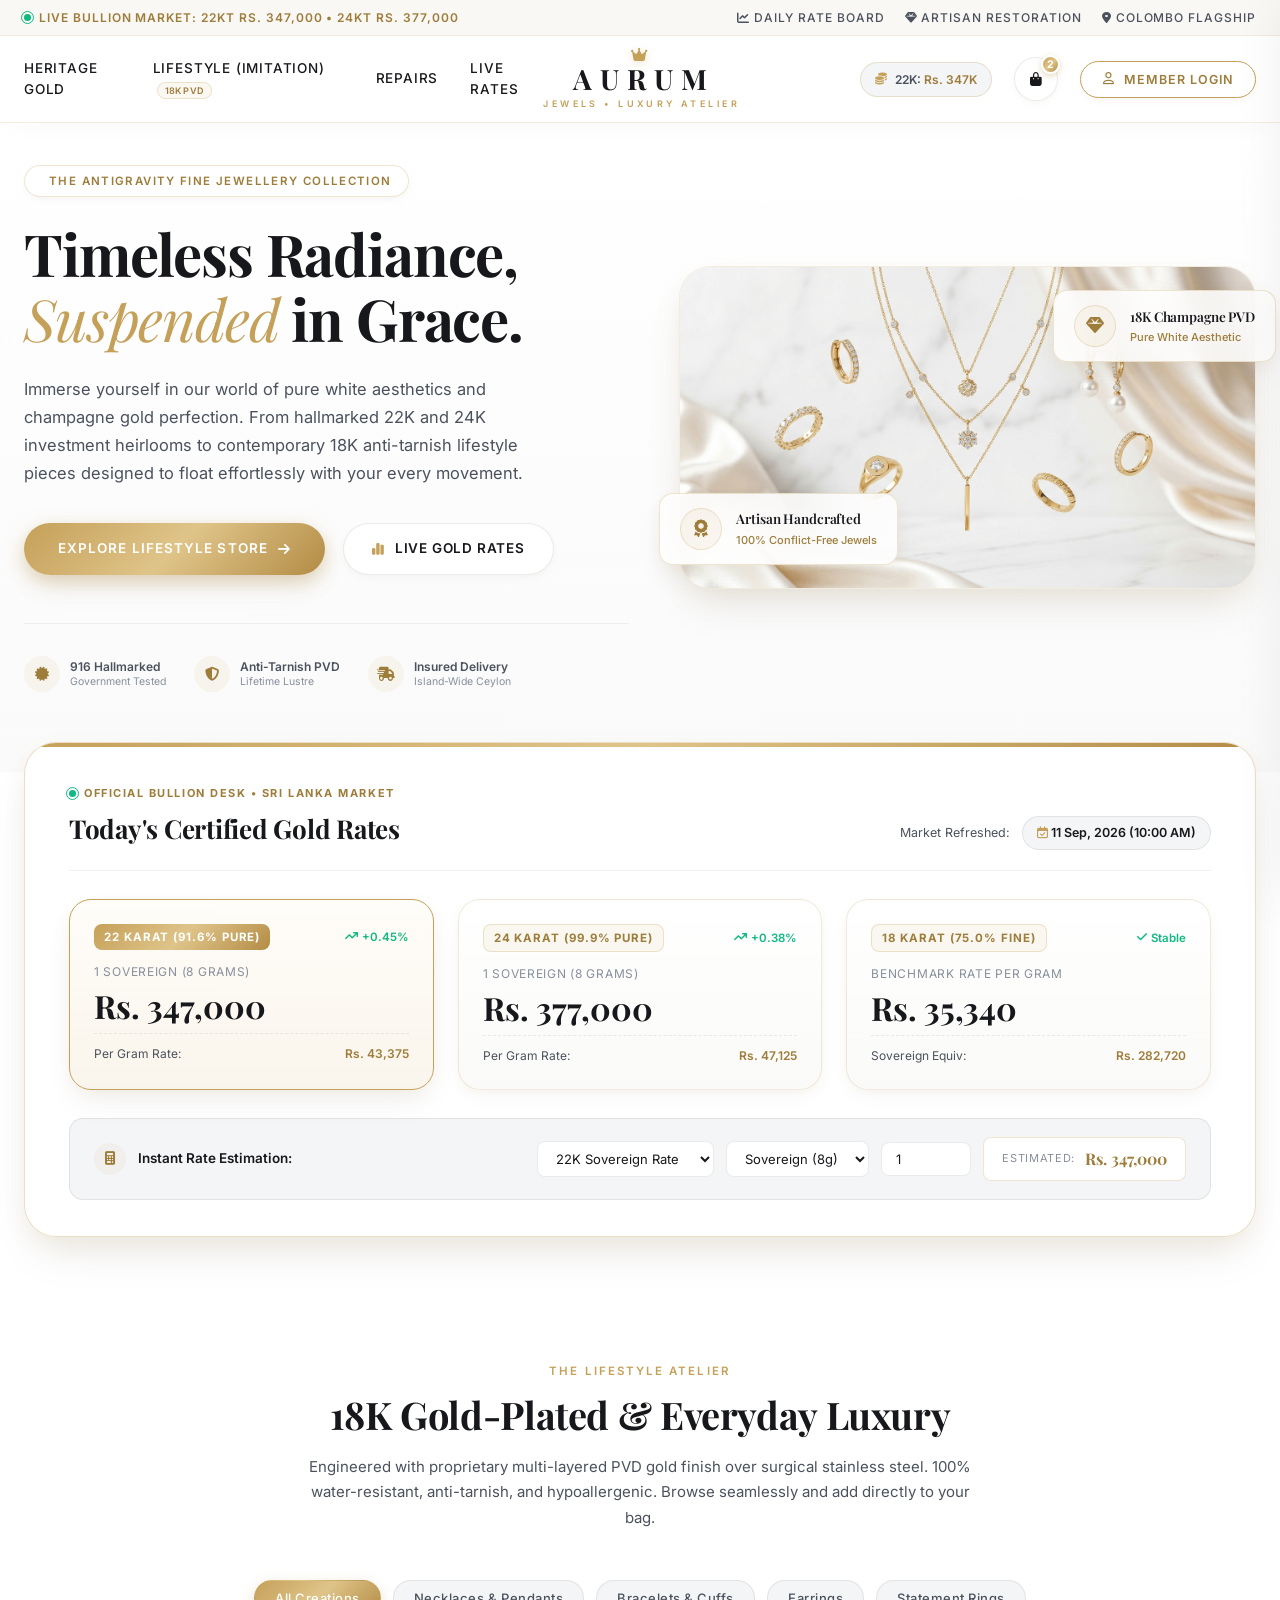
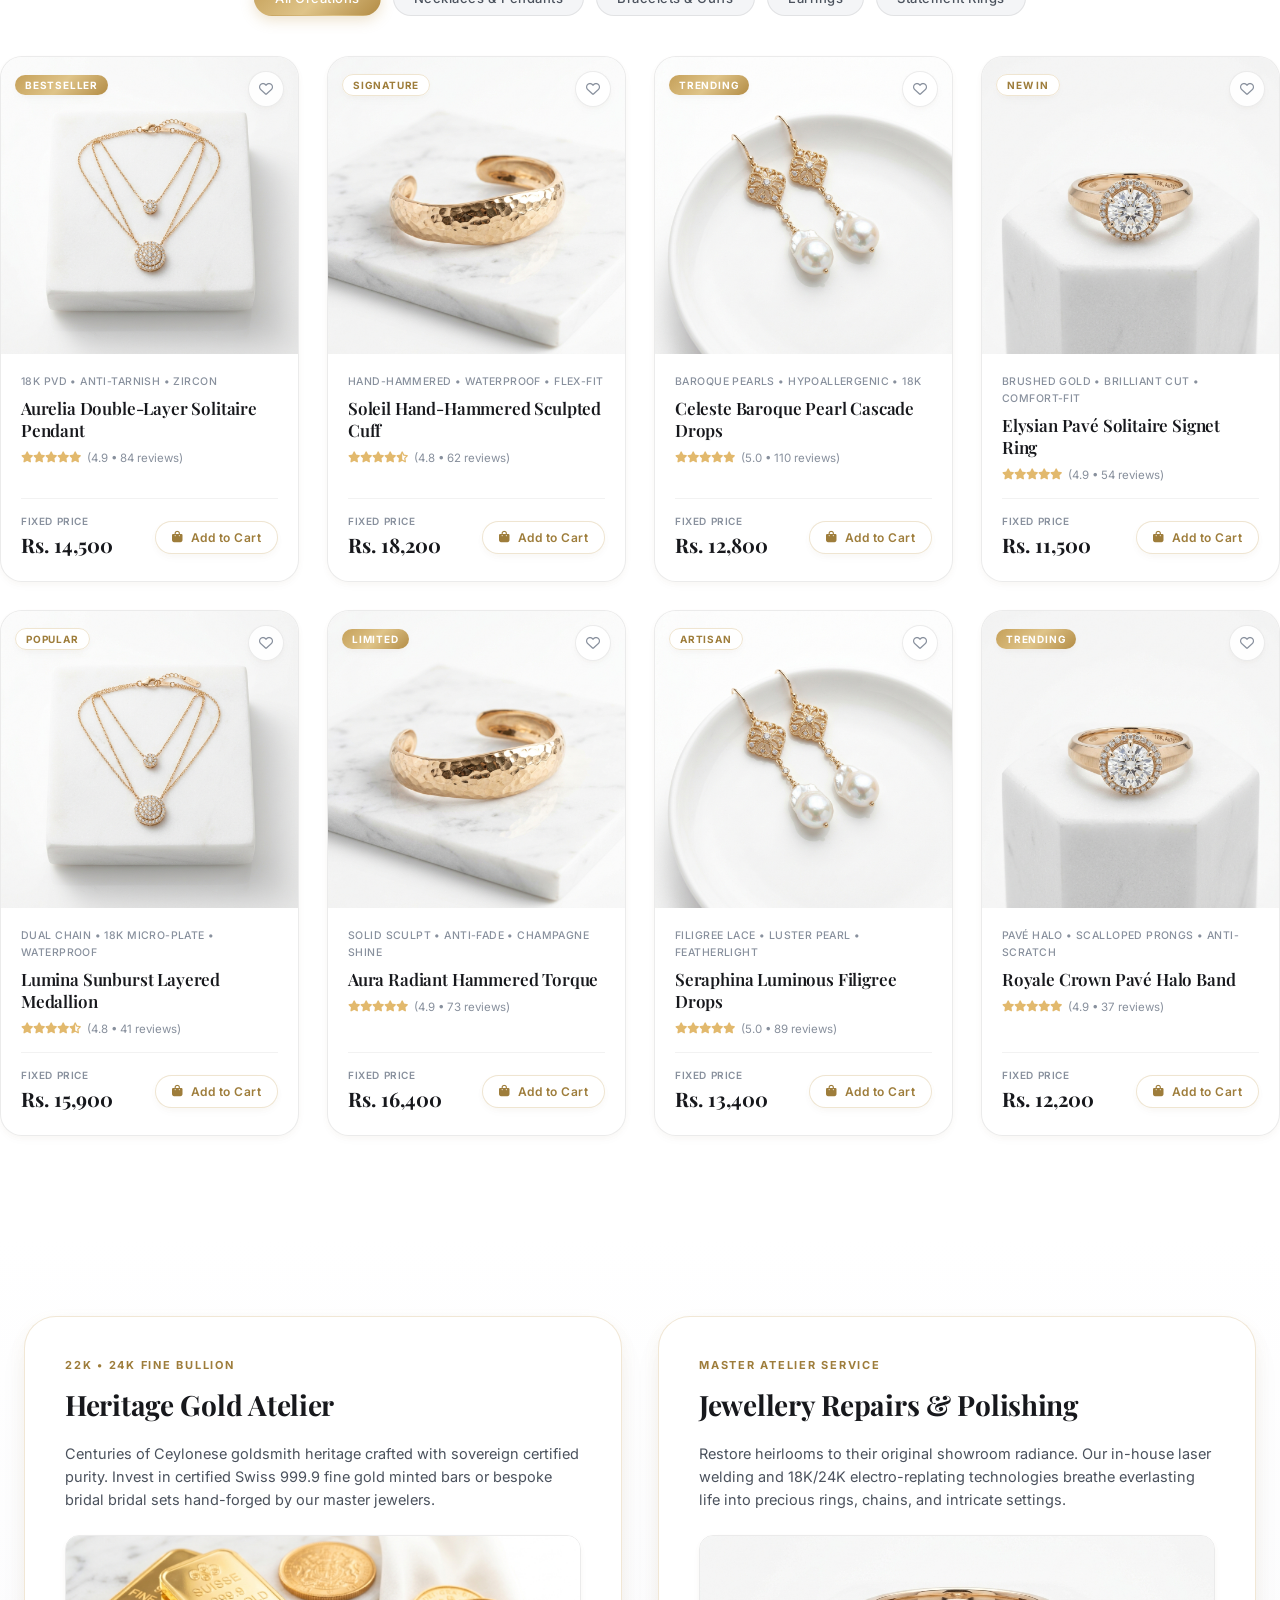
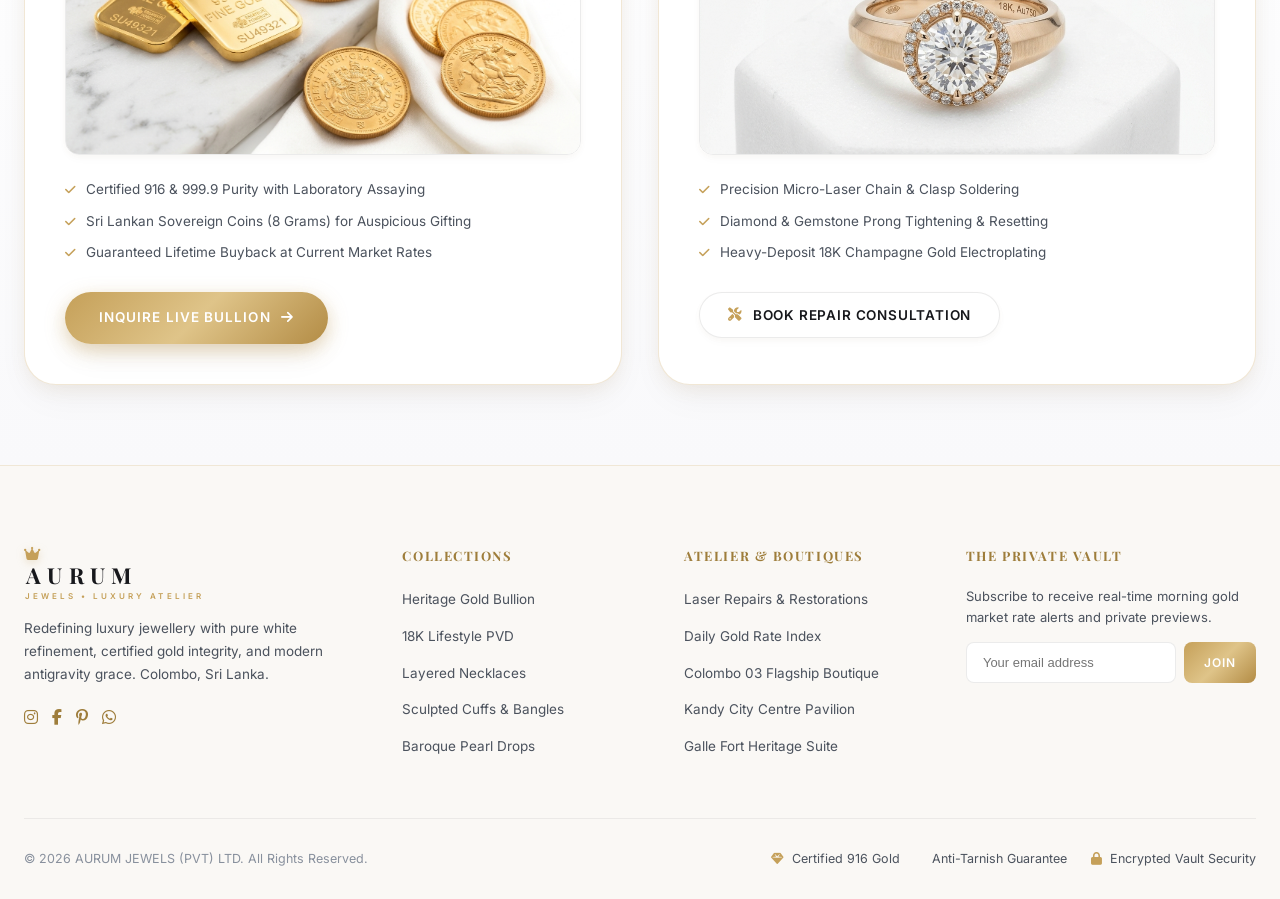
==== index.html @ bfc78810 "feat: Implement live gold rates calculator and guest cart functionality - Added constants for live g" ====
<!DOCTYPE html>
<html lang="en">
<head>
  <meta charset="UTF-8">
  <meta name="viewport" content="width=device-width, initial-scale=1.0">
  <title>AURUM JEWELS | High-End Luxury Jewellery & Heritage Bullion</title>
  <meta name="description" content="Experience the pinnacle of fine jewellery. Certified 22K and 24K heritage gold heirlooms and everyday 18K anti-tarnish lifestyle creations. Pure white luxury suspended in grace.">
  
  <!-- Font Awesome Icons -->
  <link rel="stylesheet" href="https://cdnjs.cloudflare.com/ajax/libs/font-awesome/6.5.1/css/all.min.css">
  
  <!-- Custom Luxury Antigravity Stylesheet -->
  <link rel="stylesheet" href="css/landing.css">
</head>
<body>

  <!-- 1. TOP ANNOUNCEMENT BAR -->
  <div class="top-bar">
    <div class="container top-bar-inner">
      <div class="top-bar-live-tag">
        <span class="live-beacon"></span>
        <span>Live Bullion Market: 22KT Rs. 347,000 &bull; 24KT Rs. 377,000</span>
      </div>
      <div class="top-bar-links">
        <a href="#liveRates"><i class="fa-solid fa-chart-line"></i> Daily Rate Board</a>
        <a href="#repairs"><i class="fa-solid fa-gem"></i> Artisan Restoration</a>
        <a href="#boutiques"><i class="fa-solid fa-location-dot"></i> Colombo Flagship</a>
      </div>
    </div>
  </div>

  <!-- 2. MINIMALIST STICKY HEADER -->
  <header class="header-sticky">
    <div class="container header-container">
      <!-- Left Navigation -->
      <nav class="nav-left">
        <a href="#heritage" class="nav-link">Heritage Gold</a>
        <a href="#lifestyleStore" class="nav-link">
          Lifestyle (Imitation)
          <span class="nav-badge-hot">18K PVD</span>
        </a>
        <a href="#repairs" class="nav-link">Repairs</a>
        <a href="#liveRates" class="nav-link">Live Rates</a>
      </nav>

      <!-- Centered Serif Logo -->
      <a href="#" class="brand-logo-wrap" title="AURUM JEWELS Home">
        <div class="brand-emblem"><i class="fa-solid fa-crown"></i></div>
        <h1 class="brand-title font-serif">AURUM</h1>
        <div class="brand-subtitle">JEWELS &bull; LUXURY ATELIER</div>
      </a>

      <!-- Right Navigation & Member Actions -->
      <div class="nav-right">
        <a href="#liveRates" class="gold-rates-pill" title="View Today's Bullion Rates">
          <i class="fa-solid fa-coins text-gold"></i>
          <span>22K: <span class="rate-bold">Rs. 347K</span></span>
        </a>

        <!-- Cart Trigger (Guest Shopping) -->
        <button id="cartTriggerBtn" class="cart-trigger-btn" aria-label="Shopping Bag">
          <i class="fa-solid fa-bag-shopping"></i>
          <span id="cartBadgeCount" class="cart-badge">2</span>
        </button>

        <!-- Prominent Elegant Member Login Button -->
        <button class="btn-member-login" id="headerLoginBtn">
          <i class="fa-regular fa-user"></i>
          <span>Member Login</span>
        </button>
      </div>
    </div>
  </header>

  <main>
    <!-- 3. EDITORIAL HERO SECTION (Antigravity Floating Concept) -->
    <section class="hero-section">
      <div class="container hero-grid">
        <!-- Hero Editorial Text -->
        <div class="hero-content-col">
          <div class="hero-badge-floating antigravity-float">
            <i class="fa-solid fa-sparkles text-gold"></i>
            <span>The Antigravity Fine Jewellery Collection</span>
          </div>

          <h2 class="hero-title">
            Timeless Radiance, <br>
            <em>Suspended</em> in Grace.
          </h2>

          <p class="hero-subtitle">
            Immerse yourself in our world of pure white aesthetics and champagne gold perfection. 
            From hallmarked 22K and 24K investment heirlooms to contemporary 18K anti-tarnish lifestyle pieces 
            designed to float effortlessly with your every movement.
          </p>

          <div class="hero-actions">
            <a href="#lifestyleStore" class="btn-primary-gold">
              <span>Explore Lifestyle Store</span>
              <i class="fa-solid fa-arrow-right"></i>
            </a>
            <a href="#liveRates" class="btn-secondary-outline">
              <i class="fa-solid fa-chart-simple text-gold"></i>
              <span>Live Gold Rates</span>
            </a>
          </div>

          <!-- Feature Trust Strip -->
          <div class="hero-features-strip">
            <div class="hero-feat-item">
              <div class="hero-feat-icon"><i class="fa-solid fa-certificate"></i></div>
              <div class="hero-feat-text">916 Hallmarked<span>Government Tested</span></div>
            </div>
            <div class="hero-feat-item">
              <div class="hero-feat-icon"><i class="fa-solid fa-shield-halved"></i></div>
              <div class="hero-feat-text">Anti-Tarnish PVD<span>Lifetime Lustre</span></div>
            </div>
            <div class="hero-feat-item">
              <div class="hero-feat-icon"><i class="fa-solid fa-truck-fast"></i></div>
              <div class="hero-feat-text">Insured Delivery<span>Island-Wide Ceylon</span></div>
            </div>
          </div>
        </div>

        <!-- Hero Visual Podium with Layered Floating Elements -->
        <div class="hero-visual-stage">
          <div class="hero-image-podium">
            <img src="assets/hero-jewellery.jpg" alt="AURUM JEWELS Luxury Editorial Jewellery Collection">
          </div>

          <!-- Antigravity Floating Glass Mini-Cards -->
          <div class="hero-floating-card hero-card-1 antigravity-float">
            <div class="floating-icon-gold">
              <i class="fa-solid fa-award"></i>
            </div>
            <div class="floating-card-info">
              <h4>Artisan Handcrafted</h4>
              <p>100% Conflict-Free Jewels</p>
            </div>
          </div>

          <div class="hero-floating-card hero-card-2 antigravity-float-delayed">
            <div class="floating-icon-gold">
              <i class="fa-solid fa-gem"></i>
            </div>
            <div class="floating-card-info">
              <h4>18K Champagne PVD</h4>
              <p>Pure White Aesthetic</p>
            </div>
          </div>
        </div>
      </div>
    </section>

    <!-- 4. LIVE RATES WIDGET (Amila Gold House Inspired, Floating Glass Card) -->
    <section id="liveRates" class="live-rates-section container">
      <div class="live-rates-card">
        <div class="live-rates-header">
          <div>
            <div class="rates-badge">
              <span class="live-beacon"></span>
              <span>Official Bullion Desk &bull; Sri Lanka Market</span>
            </div>
            <h3 class="rates-title font-serif">Today's Certified Gold Rates</h3>
          </div>
          <div class="rates-meta">
            <span>Market Refreshed:</span>
            <span class="rates-updated-date" id="liveDateBadge">
              <i class="fa-regular fa-calendar-check text-gold"></i> 11 Sep, 2026 (10:00 AM)
            </span>
          </div>
        </div>

        <!-- Rates 3-Box Grid -->
        <div class="rates-grid">
          <!-- 22K Sovereign -->
          <div class="rate-box rate-box-highlight">
            <div class="rate-box-tag">
              <span class="karat-badge">22 Karat (91.6% Pure)</span>
              <span class="trend-indicator"><i class="fa-solid fa-arrow-trend-up"></i> +0.45%</span>
            </div>
            <div class="rate-denomination">1 Sovereign (8 Grams)</div>
            <div class="rate-amount">Rs. 347,000</div>
            <div class="rate-gram-subtext">
              <span>Per Gram Rate:</span>
              <strong>Rs. 43,375</strong>
            </div>
          </div>

          <!-- 24K Sovereign -->
          <div class="rate-box">
            <div class="rate-box-tag">
              <span class="karat-badge">24 Karat (99.9% Pure)</span>
              <span class="trend-indicator"><i class="fa-solid fa-arrow-trend-up"></i> +0.38%</span>
            </div>
            <div class="rate-denomination">1 Sovereign (8 Grams)</div>
            <div class="rate-amount">Rs. 377,000</div>
            <div class="rate-gram-subtext">
              <span>Per Gram Rate:</span>
              <strong>Rs. 47,125</strong>
            </div>
          </div>

          <!-- 18K Fine Lifestyle Rate -->
          <div class="rate-box">
            <div class="rate-box-tag">
              <span class="karat-badge">18 Karat (75.0% Fine)</span>
              <span class="trend-indicator"><i class="fa-solid fa-check"></i> Stable</span>
            </div>
            <div class="rate-denomination">Benchmark Rate per Gram</div>
            <div class="rate-amount">Rs. 35,340</div>
            <div class="rate-gram-subtext">
              <span>Sovereign Equiv:</span>
              <strong>Rs. 282,720</strong>
            </div>
          </div>
        </div>

        <!-- Interactive Instant Gold Price Calculator -->
        <div class="rates-calc-strip">
          <div class="calc-label">
            <div class="calc-icon"><i class="fa-solid fa-calculator"></i></div>
            <span>Instant Rate Estimation:</span>
          </div>
          <div class="calc-controls">
            <select id="calcKarat" class="calc-select" aria-label="Select Karat">
              <option value="22K" selected>22K Sovereign Rate</option>
              <option value="24K">24K Sovereign Rate</option>
              <option value="18K">18K Benchmark Rate</option>
            </select>
            <select id="calcUnit" class="calc-select" aria-label="Select Unit">
              <option value="sovereign" selected>Sovereign (8g)</option>
              <option value="gram">Grams (g)</option>
            </select>
            <input type="number" id="calcWeight" class="calc-input" value="1" min="0.1" step="0.5" placeholder="Weight">
            
            <div class="calc-result-box">
              <span class="calc-result-label">Estimated:</span>
              <span id="calcResultVal" class="calc-result-val">Rs. 347,000</span>
            </div>
          </div>
        </div>
      </div>
    </section>

    <!-- 5. IMITATION & LIFESTYLE STORE (4-Column Clean Grid) -->
    <section id="lifestyleStore" class="lifestyle-section container">
      <div class="section-header-center">
        <span class="section-tag">The Lifestyle Atelier</span>
        <h3 class="section-title font-serif">18K Gold-Plated & Everyday Luxury</h3>
        <p class="section-description">
          Engineered with proprietary multi-layered PVD gold finish over surgical stainless steel. 
          100% water-resistant, anti-tarnish, and hypoallergenic. Browse seamlessly and add directly to your bag.
        </p>
      </div>

      <!-- Category Filter Pills -->
      <div class="store-filter-bar">
        <button class="filter-btn active" data-filter="all">All Creations</button>
        <button class="filter-btn" data-filter="necklaces">Necklaces & Pendants</button>
        <button class="filter-btn" data-filter="bracelets">Bracelets & Cuffs</button>
        <button class="filter-btn" data-filter="earrings">Earrings</button>
        <button class="filter-btn" data-filter="rings">Statement Rings</button>
      </div>

      <!-- 4-Column Product Grid -->
      <div class="products-grid-4col">
        
        <!-- Product 1: Necklace -->
        <article class="product-card" data-category="necklaces" data-title="Aurelia Double-Layer Solitaire Pendant" data-price="14500" data-img="assets/prod-necklace.jpg" data-material="18K PVD Gold">
          <div class="product-card-media">
            <div class="card-badge-top-left">
              <span class="badge-tag highlight">Bestseller</span>
            </div>
            <button class="card-wishlist-btn" aria-label="Add to Wishlist">
              <i class="fa-regular fa-heart"></i>
            </button>
            <img src="assets/prod-necklace.jpg" alt="Aurelia Double-Layer Solitaire Pendant" loading="lazy">
          </div>
          <div class="product-card-content">
            <div class="product-specs-pill">18K PVD &bull; Anti-Tarnish &bull; Zircon</div>
            <h4 class="product-title font-serif">Aurelia Double-Layer Solitaire Pendant</h4>
            <div class="product-rating-row">
              <div class="stars-gold">
                <i class="fa-solid fa-star"></i><i class="fa-solid fa-star"></i><i class="fa-solid fa-star"></i><i class="fa-solid fa-star"></i><i class="fa-solid fa-star"></i>
              </div>
              <span>(4.9 &bull; 84 reviews)</span>
            </div>
            <div class="product-footer-row">
              <div class="product-price-block">
                <span class="price-currency-tag">Fixed Price</span>
                <span class="product-fixed-price">Rs. 14,500</span>
              </div>
              <button class="btn-add-to-cart">
                <i class="fa-solid fa-bag-shopping"></i>
                <span>Add to Cart</span>
              </button>
            </div>
          </div>
        </article>

        <!-- Product 2: Cuff Bracelet -->
        <article class="product-card" data-category="bracelets" data-title="Soleil Hand-Hammered Sculpted Cuff" data-price="18200" data-img="assets/prod-cuff.jpg" data-material="18K Champagne PVD">
          <div class="product-card-media">
            <div class="card-badge-top-left">
              <span class="badge-tag">Signature</span>
            </div>
            <button class="card-wishlist-btn" aria-label="Add to Wishlist">
              <i class="fa-regular fa-heart"></i>
            </button>
            <img src="assets/prod-cuff.jpg" alt="Soleil Hand-Hammered Sculpted Cuff" loading="lazy">
          </div>
          <div class="product-card-content">
            <div class="product-specs-pill">Hand-Hammered &bull; Waterproof &bull; Flex-Fit</div>
            <h4 class="product-title font-serif">Soleil Hand-Hammered Sculpted Cuff</h4>
            <div class="product-rating-row">
              <div class="stars-gold">
                <i class="fa-solid fa-star"></i><i class="fa-solid fa-star"></i><i class="fa-solid fa-star"></i><i class="fa-solid fa-star"></i><i class="fa-solid fa-star-half-stroke"></i>
              </div>
              <span>(4.8 &bull; 62 reviews)</span>
            </div>
            <div class="product-footer-row">
              <div class="product-price-block">
                <span class="price-currency-tag">Fixed Price</span>
                <span class="product-fixed-price">Rs. 18,200</span>
              </div>
              <button class="btn-add-to-cart">
                <i class="fa-solid fa-bag-shopping"></i>
                <span>Add to Cart</span>
              </button>
            </div>
          </div>
        </article>

        <!-- Product 3: Earrings -->
        <article class="product-card" data-category="earrings" data-title="Celeste Baroque Pearl Cascade Drops" data-price="12800" data-img="assets/prod-earrings.jpg" data-material="Freshwater Pearl & 18K">
          <div class="product-card-media">
            <div class="card-badge-top-left">
              <span class="badge-tag highlight">Trending</span>
            </div>
            <button class="card-wishlist-btn" aria-label="Add to Wishlist">
              <i class="fa-regular fa-heart"></i>
            </button>
            <img src="assets/prod-earrings.jpg" alt="Celeste Baroque Pearl Cascade Drops" loading="lazy">
          </div>
          <div class="product-card-content">
            <div class="product-specs-pill">Baroque Pearls &bull; Hypoallergenic &bull; 18K</div>
            <h4 class="product-title font-serif">Celeste Baroque Pearl Cascade Drops</h4>
            <div class="product-rating-row">
              <div class="stars-gold">
                <i class="fa-solid fa-star"></i><i class="fa-solid fa-star"></i><i class="fa-solid fa-star"></i><i class="fa-solid fa-star"></i><i class="fa-solid fa-star"></i>
              </div>
              <span>(5.0 &bull; 110 reviews)</span>
            </div>
            <div class="product-footer-row">
              <div class="product-price-block">
                <span class="price-currency-tag">Fixed Price</span>
                <span class="product-fixed-price">Rs. 12,800</span>
              </div>
              <button class="btn-add-to-cart">
                <i class="fa-solid fa-bag-shopping"></i>
                <span>Add to Cart</span>
              </button>
            </div>
          </div>
        </article>

        <!-- Product 4: Ring -->
        <article class="product-card" data-category="rings" data-title="Elysian Pavé Solitaire Signet Ring" data-price="11500" data-img="assets/prod-ring.jpg" data-material="18K Brushed Gold">
          <div class="product-card-media">
            <div class="card-badge-top-left">
              <span class="badge-tag">New In</span>
            </div>
            <button class="card-wishlist-btn" aria-label="Add to Wishlist">
              <i class="fa-regular fa-heart"></i>
            </button>
            <img src="assets/prod-ring.jpg" alt="Elysian Pavé Solitaire Signet Ring" loading="lazy">
          </div>
          <div class="product-card-content">
            <div class="product-specs-pill">Brushed Gold &bull; Brilliant Cut &bull; Comfort-Fit</div>
            <h4 class="product-title font-serif">Elysian Pavé Solitaire Signet Ring</h4>
            <div class="product-rating-row">
              <div class="stars-gold">
                <i class="fa-solid fa-star"></i><i class="fa-solid fa-star"></i><i class="fa-solid fa-star"></i><i class="fa-solid fa-star"></i><i class="fa-solid fa-star"></i>
              </div>
              <span>(4.9 &bull; 54 reviews)</span>
            </div>
            <div class="product-footer-row">
              <div class="product-price-block">
                <span class="price-currency-tag">Fixed Price</span>
                <span class="product-fixed-price">Rs. 11,500</span>
              </div>
              <button class="btn-add-to-cart">
                <i class="fa-solid fa-bag-shopping"></i>
                <span>Add to Cart</span>
              </button>
            </div>
          </div>
        </article>

        <!-- Product 5: Necklace 2 -->
        <article class="product-card" data-category="necklaces" data-title="Lumina Sunburst Layered Medallion" data-price="15900" data-img="assets/prod-necklace.jpg" data-material="18K Champagne PVD">
          <div class="product-card-media">
            <div class="card-badge-top-left">
              <span class="badge-tag">Popular</span>
            </div>
            <button class="card-wishlist-btn" aria-label="Add to Wishlist">
              <i class="fa-regular fa-heart"></i>
            </button>
            <img src="assets/prod-necklace.jpg" alt="Lumina Sunburst Layered Medallion" loading="lazy">
          </div>
          <div class="product-card-content">
            <div class="product-specs-pill">Dual Chain &bull; 18K Micro-Plate &bull; Waterproof</div>
            <h4 class="product-title font-serif">Lumina Sunburst Layered Medallion</h4>
            <div class="product-rating-row">
              <div class="stars-gold">
                <i class="fa-solid fa-star"></i><i class="fa-solid fa-star"></i><i class="fa-solid fa-star"></i><i class="fa-solid fa-star"></i><i class="fa-solid fa-star-half-stroke"></i>
              </div>
              <span>(4.8 &bull; 41 reviews)</span>
            </div>
            <div class="product-footer-row">
              <div class="product-price-block">
                <span class="price-currency-tag">Fixed Price</span>
                <span class="product-fixed-price">Rs. 15,900</span>
              </div>
              <button class="btn-add-to-cart">
                <i class="fa-solid fa-bag-shopping"></i>
                <span>Add to Cart</span>
              </button>
            </div>
          </div>
        </article>

        <!-- Product 6: Bracelet 2 -->
        <article class="product-card" data-category="bracelets" data-title="Aura Radiant Hammered Torque" data-price="16400" data-img="assets/prod-cuff.jpg" data-material="18K Gold Plated">
          <div class="product-card-media">
            <div class="card-badge-top-left">
              <span class="badge-tag highlight">Limited</span>
            </div>
            <button class="card-wishlist-btn" aria-label="Add to Wishlist">
              <i class="fa-regular fa-heart"></i>
            </button>
            <img src="assets/prod-cuff.jpg" alt="Aura Radiant Hammered Torque" loading="lazy">
          </div>
          <div class="product-card-content">
            <div class="product-specs-pill">Solid Sculpt &bull; Anti-Fade &bull; Champagne Shine</div>
            <h4 class="product-title font-serif">Aura Radiant Hammered Torque</h4>
            <div class="product-rating-row">
              <div class="stars-gold">
                <i class="fa-solid fa-star"></i><i class="fa-solid fa-star"></i><i class="fa-solid fa-star"></i><i class="fa-solid fa-star"></i><i class="fa-solid fa-star"></i>
              </div>
              <span>(4.9 &bull; 73 reviews)</span>
            </div>
            <div class="product-footer-row">
              <div class="product-price-block">
                <span class="price-currency-tag">Fixed Price</span>
                <span class="product-fixed-price">Rs. 16,400</span>
              </div>
              <button class="btn-add-to-cart">
                <i class="fa-solid fa-bag-shopping"></i>
                <span>Add to Cart</span>
              </button>
            </div>
          </div>
        </article>

        <!-- Product 7: Earrings 2 -->
        <article class="product-card" data-category="earrings" data-title="Seraphina Luminous Filigree Drops" data-price="13400" data-img="assets/prod-earrings.jpg" data-material="18K Gold & Pearl">
          <div class="product-card-media">
            <div class="card-badge-top-left">
              <span class="badge-tag">Artisan</span>
            </div>
            <button class="card-wishlist-btn" aria-label="Add to Wishlist">
              <i class="fa-regular fa-heart"></i>
            </button>
            <img src="assets/prod-earrings.jpg" alt="Seraphina Luminous Filigree Drops" loading="lazy">
          </div>
          <div class="product-card-content">
            <div class="product-specs-pill">Filigree Lace &bull; Luster Pearl &bull; Featherlight</div>
            <h4 class="product-title font-serif">Seraphina Luminous Filigree Drops</h4>
            <div class="product-rating-row">
              <div class="stars-gold">
                <i class="fa-solid fa-star"></i><i class="fa-solid fa-star"></i><i class="fa-solid fa-star"></i><i class="fa-solid fa-star"></i><i class="fa-solid fa-star"></i>
              </div>
              <span>(5.0 &bull; 89 reviews)</span>
            </div>
            <div class="product-footer-row">
              <div class="product-price-block">
                <span class="price-currency-tag">Fixed Price</span>
                <span class="product-fixed-price">Rs. 13,400</span>
              </div>
              <button class="btn-add-to-cart">
                <i class="fa-solid fa-bag-shopping"></i>
                <span>Add to Cart</span>
              </button>
            </div>
          </div>
        </article>

        <!-- Product 8: Ring 2 -->
        <article class="product-card" data-category="rings" data-title="Royale Crown Pavé Halo Band" data-price="12200" data-img="assets/prod-ring.jpg" data-material="18K Champagne PVD">
          <div class="product-card-media">
            <div class="card-badge-top-left">
              <span class="badge-tag highlight">Trending</span>
            </div>
            <button class="card-wishlist-btn" aria-label="Add to Wishlist">
              <i class="fa-regular fa-heart"></i>
            </button>
            <img src="assets/prod-ring.jpg" alt="Royale Crown Pavé Halo Band" loading="lazy">
          </div>
          <div class="product-card-content">
            <div class="product-specs-pill">Pavé Halo &bull; Scalloped Prongs &bull; Anti-Scratch</div>
            <h4 class="product-title font-serif">Royale Crown Pavé Halo Band</h4>
            <div class="product-rating-row">
              <div class="stars-gold">
                <i class="fa-solid fa-star"></i><i class="fa-solid fa-star"></i><i class="fa-solid fa-star"></i><i class="fa-solid fa-star"></i><i class="fa-solid fa-star"></i>
              </div>
              <span>(4.9 &bull; 37 reviews)</span>
            </div>
            <div class="product-footer-row">
              <div class="product-price-block">
                <span class="price-currency-tag">Fixed Price</span>
                <span class="product-fixed-price">Rs. 12,200</span>
              </div>
              <button class="btn-add-to-cart">
                <i class="fa-solid fa-bag-shopping"></i>
                <span>Add to Cart</span>
              </button>
            </div>
          </div>
        </article>

      </div>
    </section>

    <!-- 6. HERITAGE GOLD & REPAIRS DUAL SHOWCASE -->
    <section class="dual-showcase-section">
      <div class="container dual-grid">
        
        <!-- Heritage Gold Showcase (Amila Gold House Inspired Bullion & Heirlooms) -->
        <div class="showcase-card" id="heritage">
          <span class="showcase-tag">22K &bull; 24K Fine Bullion</span>
          <h3 class="showcase-title font-serif">Heritage Gold Atelier</h3>
          <p class="showcase-desc">
            Centuries of Ceylonese goldsmith heritage crafted with sovereign certified purity. 
            Invest in certified Swiss 999.9 fine gold minted bars or bespoke bridal bridal sets 
            hand-forged by our master jewelers.
          </p>
          <div class="showcase-image-wrap">
            <img src="assets/gold-ingots.jpg" alt="24K Fine Gold Bars and Sovereign Coins">
          </div>
          <ul class="showcase-list">
            <li><i class="fa-solid fa-check"></i> Certified 916 & 999.9 Purity with Laboratory Assaying</li>
            <li><i class="fa-solid fa-check"></i> Sri Lankan Sovereign Coins (8 Grams) for Auspicious Gifting</li>
            <li><i class="fa-solid fa-check"></i> Guaranteed Lifetime Buyback at Current Market Rates</li>
          </ul>
          <a href="#liveRates" class="btn-primary-gold" style="align-self: flex-start;">
            <span>Inquire Live Bullion</span>
            <i class="fa-solid fa-arrow-right"></i>
          </a>
        </div>

        <!-- Artisan Repairs & Restoration -->
        <div class="showcase-card" id="repairs">
          <span class="showcase-tag">Master Atelier Service</span>
          <h3 class="showcase-title font-serif">Jewellery Repairs & Polishing</h3>
          <p class="showcase-desc">
            Restore heirlooms to their original showroom radiance. Our in-house laser welding 
            and 18K/24K electro-replating technologies breathe everlasting life into precious rings, 
            chains, and intricate settings.
          </p>
          <div class="showcase-image-wrap">
            <img src="assets/prod-ring.jpg" alt="Artisan Jewellery Laser Restoration and Polishing">
          </div>
          <ul class="showcase-list">
            <li><i class="fa-solid fa-check"></i> Precision Micro-Laser Chain & Clasp Soldering</li>
            <li><i class="fa-solid fa-check"></i> Diamond & Gemstone Prong Tightening & Resetting</li>
            <li><i class="fa-solid fa-check"></i> Heavy-Deposit 18K Champagne Gold Electroplating</li>
          </ul>
          <button class="btn-secondary-outline trigger-login-modal" style="align-self: flex-start;">
            <i class="fa-solid fa-screwdriver-wrench text-gold"></i>
            <span>Book Repair Consultation</span>
          </button>
        </div>

      </div>
    </section>
  </main>

  <!-- 7. MINIMALIST LUXURY FOOTER -->
  <footer class="footer-pure" id="boutiques">
    <div class="container">
      <div class="footer-top-grid">
        <!-- Brand Col -->
        <div class="footer-brand-col">
          <div class="brand-logo-wrap" style="align-items: flex-start;">
            <div class="brand-emblem"><i class="fa-solid fa-crown"></i></div>
            <span class="brand-title font-serif" style="font-size: 22px; margin-left: 0.1em;">AURUM</span>
            <span class="brand-subtitle" style="font-size: 8px; margin-left: 0.1em;">JEWELS &bull; LUXURY ATELIER</span>
          </div>
          <p>
            Redefining luxury jewellery with pure white refinement, certified gold integrity, 
            and modern antigravity grace. Colombo, Sri Lanka.
          </p>
          <div style="display: flex; gap: 14px; font-size: 16px; color: var(--gold-deep);">
            <a href="#" aria-label="Instagram"><i class="fa-brands fa-instagram"></i></a>
            <a href="#" aria-label="Facebook"><i class="fa-brands fa-facebook-f"></i></a>
            <a href="#" aria-label="Pinterest"><i class="fa-brands fa-pinterest-p"></i></a>
            <a href="#" aria-label="WhatsApp"><i class="fa-brands fa-whatsapp"></i></a>
          </div>
        </div>

        <!-- Col 2: Navigation -->
        <div>
          <h4 class="footer-col-title">Collections</h4>
          <ul class="footer-links">
            <li><a href="#heritage">Heritage Gold Bullion</a></li>
            <li><a href="#lifestyleStore">18K Lifestyle PVD</a></li>
            <li><a href="#lifestyleStore">Layered Necklaces</a></li>
            <li><a href="#lifestyleStore">Sculpted Cuffs & Bangles</a></li>
            <li><a href="#lifestyleStore">Baroque Pearl Drops</a></li>
          </ul>
        </div>

        <!-- Col 3: Boutiques & Services -->
        <div>
          <h4 class="footer-col-title">Atelier & Boutiques</h4>
          <ul class="footer-links">
            <li><a href="#repairs">Laser Repairs & Restorations</a></li>
            <li><a href="#liveRates">Daily Gold Rate Index</a></li>
            <li><a href="#">Colombo 03 Flagship Boutique</a></li>
            <li><a href="#">Kandy City Centre Pavilion</a></li>
            <li><a href="#">Galle Fort Heritage Suite</a></li>
          </ul>
        </div>

        <!-- Col 4: VIP Newsletter -->
        <div>
          <h4 class="footer-col-title">The Private Vault</h4>
          <p style="font-size: 13px; color: var(--text-secondary); margin-bottom: 12px;">
            Subscribe to receive real-time morning gold market rate alerts and private previews.
          </p>
          <form class="footer-newsletter-wrap" onsubmit="event.preventDefault(); showToast('Subscribed to Private Vault Alerts');">
            <input type="email" class="newsletter-input" placeholder="Your email address" required>
            <button type="submit" class="newsletter-btn">Join</button>
          </form>
        </div>
      </div>

      <!-- Footer Bottom -->
      <div class="footer-bottom-row">
        <div>&copy; 2026 AURUM JEWELS (PVT) LTD. All Rights Reserved.</div>
        <div class="footer-guarantee-badges">
          <div class="guarantee-item">
            <i class="fa-solid fa-gem"></i>
            <span>Certified 916 Gold</span>
          </div>
          <div class="guarantee-item">
            <i class="fa-solid fa-shield-check"></i>
            <span>Anti-Tarnish Guarantee</span>
          </div>
          <div class="guarantee-item">
            <i class="fa-solid fa-lock"></i>
            <span>Encrypted Vault Security</span>
          </div>
        </div>
      </div>
    </div>
  </footer>

  <!-- 8. GLASSMORPHISM MEMBER LOGIN / REGISTER MODAL (Tabbed Antigravity) -->
  <div id="loginModalOverlay" class="modal-overlay" role="dialog" aria-modal="true" aria-labelledby="modalTitle">
    <div class="modal-glass-container antigravity-modal-float">
      <button id="modalCloseBtn" class="modal-close-btn" aria-label="Close Modal">
        <i class="fa-solid fa-xmark"></i>
      </button>

      <div class="modal-header-block">
        <div class="modal-brand-symbol"><i class="fa-solid fa-crown"></i></div>
        <h3 id="modalTitle" class="modal-title font-serif">The Aurum Vault</h3>
        <p class="modal-subtitle">Exclusive access to bespoke bullion reserves, tier pricing & private concierge</p>
      </div>

      <!-- Glassmorphism Tab Navigation -->
      <div class="modal-tabs-bar" role="tablist">
        <button type="button" class="modal-tab-btn active" id="tabLoginBtn" role="tab" aria-selected="true" aria-controls="tabContentLogin">
          <i class="fa-solid fa-key"></i>
          <span class="font-serif">Member Login</span>
        </button>
        <button type="button" class="modal-tab-btn" id="tabRegisterBtn" role="tab" aria-selected="false" aria-controls="tabContentRegister">
          <i class="fa-solid fa-user-plus"></i>
          <span class="font-serif">Create Account</span>
        </button>
      </div>

      <!-- TAB 1: LOGIN PANE -->
      <div id="tabContentLogin" class="modal-tab-pane active" role="tabpanel" aria-labelledby="tabLoginBtn">
        <form id="memberLoginForm">
          <div class="form-group">
            <label class="form-label" for="loginUsername">Email or Username</label>
            <div class="form-input-wrap">
              <i class="fa-regular fa-user"></i>
              <input type="text" id="loginUsername" class="form-input" placeholder="vip.member@aurumjewels.lk or Username" required value="patron@aurumjewels.lk">
            </div>
          </div>

          <div class="form-group">
            <label class="form-label" for="loginPassword">Vault Key / Password</label>
            <div class="form-input-wrap">
              <i class="fa-solid fa-lock"></i>
              <input type="password" id="loginPassword" class="form-input" placeholder="&bull;&bull;&bull;&bull;&bull;&bull;&bull;&bull;" required value="aurumpassword">
            </div>
          </div>

          <div class="form-options-row">
            <label class="checkbox-label">
              <input type="checkbox" checked>
              <span>Remember device</span>
            </label>
            <a href="#" class="forgot-link" onclick="event.preventDefault(); showToast('Password reset link sent to your registered email');">Forgot Key?</a>
          </div>

          <button type="submit" class="btn-modal-submit">
            <i class="fa-solid fa-shield-halved"></i>
            <span>Access Private Vault</span>
          </button>

          <p class="modal-footer-note">
            New to AURUM? <a href="#" id="switchRegisterLink">Create an account here</a>
          </p>
        </form>
      </div>

      <!-- TAB 2: REGISTER / CREATE ACCOUNT PANE -->
      <div id="tabContentRegister" class="modal-tab-pane" role="tabpanel" aria-labelledby="tabRegisterBtn">
        <form id="memberRegisterForm">
          <div class="form-group">
            <label class="form-label" for="regFullName">Full Name</label>
            <div class="form-input-wrap">
              <i class="fa-regular fa-id-card"></i>
              <input type="text" id="regFullName" class="form-input" placeholder="e.g. Lady Vivienne De Silva" required>
            </div>
          </div>

          <div class="form-group-row">
            <div class="form-group">
              <label class="form-label" for="regEmail">Email Address</label>
              <div class="form-input-wrap">
                <i class="fa-regular fa-envelope"></i>
                <input type="email" id="regEmail" class="form-input" placeholder="vivienne@luxury.com" required>
              </div>
            </div>

            <div class="form-group">
              <label class="form-label" for="regPhone">Phone Number</label>
              <div class="form-input-wrap">
                <i class="fa-solid fa-phone"></i>
                <input type="tel" id="regPhone" class="form-input" placeholder="+94 77 123 4567" required>
              </div>
            </div>
          </div>

          <div class="form-group-row">
            <div class="form-group">
              <label class="form-label" for="regPassword">Password</label>
              <div class="form-input-wrap">
                <i class="fa-solid fa-lock"></i>
                <input type="password" id="regPassword" class="form-input" placeholder="Create strong password" required>
              </div>
            </div>

            <div class="form-group">
              <label class="form-label" for="regAccountType">Account Type</label>
              <div class="form-input-wrap">
                <i class="fa-solid fa-user-shield"></i>
                <select id="regAccountType" class="form-input form-select" required>
                  <option value="member" selected>Member (VIP Patron)</option>
                  <option value="staff">Staff (Atelier Testing)</option>
                </select>
              </div>
            </div>
          </div>

          <div class="form-options-row" style="margin-bottom: 18px;">
            <label class="checkbox-label" style="font-size: 11.5px;">
              <input type="checkbox" required checked>
              <span>I agree to the AURUM Prestige Terms & Privacy Charter</span>
            </label>
          </div>

          <button type="submit" class="btn-modal-submit">
            <i class="fa-solid fa-sparkles"></i>
            <span>Create VIP Account</span>
          </button>

          <p class="modal-footer-note">
            Already possess membership? <a href="#" id="switchLoginLink">Return to Member Login</a>
          </p>
        </form>
      </div>
    </div>
  </div>

  <!-- 9. SLIDE-OUT GUEST CART DRAWER -->
  <div id="cartBackdrop" class="cart-drawer-backdrop"></div>
  <aside id="cartDrawer" class="cart-drawer" aria-label="Shopping Cart">
    <div class="cart-drawer-header">
      <h3 class="cart-drawer-title font-serif">
        <i class="fa-solid fa-bag-shopping text-gold"></i>
        <span>Your Shopping Bag</span>
      </h3>
      <button id="cartCloseBtn" class="cart-drawer-close" aria-label="Close Shopping Bag">
        <i class="fa-solid fa-xmark"></i>
      </button>
    </div>

    <!-- Dynamic Cart Items Container -->
    <div id="cartItemsList" class="cart-items-container">
      <!-- Injected by js/landing.js -->
    </div>

    <!-- Cart Footer & Checkout -->
    <div class="cart-drawer-footer">
      <div class="cart-free-shipping-msg">
        <i class="fa-solid fa-truck-fast"></i>
        <span>Complimentary insured shipping applied</span>
      </div>
      <div class="cart-subtotal-row">
        <span>Order Subtotal:</span>
        <span id="cartSubtotalVal" class="cart-subtotal-val">Rs. 32,700</span>
      </div>
      <button class="btn-checkout-gold" onclick="showToast('Redirecting to Secure Luxury Checkout...');">
        <span>Proceed to Secure Checkout</span>
        <i class="fa-solid fa-arrow-right"></i>
      </button>
    </div>
  </aside>

  <!-- Interactive JavaScript File -->
  <script src="js/landing.js"></script>
</body>
</html>
---- css/landing.css ----
/* ==========================================================================
   AURUM JEWELS - LUXURY LANDING PAGE STYLESHEET
   Design Language: Pure White (#FFFFFF), Pearl Accents, Champagne Gold (#C5A059)
   Concept: Antigravity UI (Soft Layered Depth, Hover Lifts, Glassmorphism)
   Typography: 'Playfair Display' (Headings/Editorial) & 'Inter' (Body/Numerals)
   ========================================================================== */

@import url('https://fonts.googleapis.com/css2?family=Inter:wght@300;400;500;600;700&family=Playfair+Display:ital,wght@0,400;0,500;0,600;0,700;0,800;1,400;1,600&display=swap');

/* --- 1. CSS VARIABLES & DESIGN TOKENS --- */
:root {
  /* Color Palette - Strictly Pure White & Luxury Accents */
  --bg-pure: #ffffff;
  --bg-pearl: #fbfbfb;
  --bg-pearl-soft: #f4f5f7;
  --bg-pearl-glass: rgba(255, 255, 255, 0.82);
  --bg-glass-card: rgba(255, 255, 255, 0.75);
  --bg-glass-modal: rgba(255, 255, 255, 0.92);

  /* Champagne Gold Shades */
  --gold-champagne: #C5A059;
  --gold-light: #DFC489;
  --gold-warm: #E2B96D;
  --gold-deep: #9E7D3B;
  --gold-soft-bg: rgba(197, 160, 89, 0.08);
  --gold-hover-bg: rgba(197, 160, 89, 0.14);
  --gold-gradient: linear-gradient(135deg, #C5A059 0%, #DFC489 50%, #B38C45 100%);
  --gold-gradient-hover: linear-gradient(135deg, #DFC489 0%, #C5A059 50%, #9E7D3B 100%);
  --gold-gradient-subtle: linear-gradient(135deg, rgba(197, 160, 89, 0.12) 0%, rgba(223, 196, 137, 0.04) 100%);

  /* Typography Colors - Deep Obsidian & Neutral Gray */
  --text-primary: #17181c;
  --text-secondary: #4b525d;
  --text-muted: #88909d;
  --text-gold: #B28E46;

  /* Borders & Dividers */
  --border-ultra-subtle: rgba(0, 0, 0, 0.05);
  --border-subtle: rgba(0, 0, 0, 0.08);
  --border-gold-subtle: rgba(197, 160, 89, 0.28);
  --border-gold-focus: rgba(197, 160, 89, 0.6);

  /* Antigravity Multi-Layered Floating Shadows */
  --shadow-antigravity-xs: 0 4px 12px -2px rgba(0, 0, 0, 0.03), 0 2px 6px -1px rgba(197, 160, 89, 0.04);
  --shadow-antigravity-sm: 0 8px 24px -4px rgba(0, 0, 0, 0.04), 0 3px 10px -2px rgba(197, 160, 89, 0.08);
  --shadow-antigravity-md: 0 16px 36px -6px rgba(0, 0, 0, 0.05), 0 6px 18px -3px rgba(197, 160, 89, 0.12);
  --shadow-antigravity-lg: 0 24px 50px -10px rgba(0, 0, 0, 0.07), 0 12px 28px -5px rgba(197, 160, 89, 0.15);
  --shadow-antigravity-lift: 0 32px 64px -12px rgba(197, 160, 89, 0.22), 0 16px 32px -8px rgba(0, 0, 0, 0.06);
  --shadow-gold-glow: 0 0 25px rgba(197, 160, 89, 0.35);

  /* Transitions & Spacing */
  --ease-spring: cubic-bezier(0.16, 1, 0.3, 1);
  --transition-smooth: all 0.4s var(--ease-spring);
  --radius-sm: 8px;
  --radius-md: 14px;
  --radius-lg: 22px;
  --radius-xl: 32px;
  --radius-full: 9999px;
}

/* --- 2. GLOBAL RESET & BASE STYLES --- */
*, *::before, *::after {
  box-sizing: border-box;
  margin: 0;
  padding: 0;
}

html {
  scroll-behavior: smooth;
  font-size: 16px;
  background-color: var(--bg-pure);
}

body {
  font-family: 'Inter', -apple-system, BlinkMacSystemFont, 'Segoe UI', Roboto, sans-serif;
  background-color: var(--bg-pure);
  color: var(--text-primary);
  line-height: 1.6;
  -webkit-font-smoothing: antialiased;
  -moz-osx-font-smoothing: grayscale;
  overflow-x: hidden;
}

h1, h2, h3, h4, h5, h6, .font-serif {
  font-family: 'Playfair Display', Georgia, serif;
  font-weight: 600;
  color: var(--text-primary);
  letter-spacing: -0.01em;
}

a {
  color: inherit;
  text-decoration: none;
  transition: var(--transition-smooth);
}

button {
  cursor: pointer;
  border: none;
  background: none;
  font-family: inherit;
  transition: var(--transition-smooth);
}

img {
  max-width: 100%;
  height: auto;
  display: block;
}

/* Custom Gold Scrollbar */
::-webkit-scrollbar {
  width: 8px;
}
::-webkit-scrollbar-track {
  background: #fafafa;
}
::-webkit-scrollbar-thumb {
  background: #DFC489;
  border-radius: 10px;
}
::-webkit-scrollbar-thumb:hover {
  background: #C5A059;
}

/* --- 3. UTILITY & ANTIGRAVITY DEPTH CLASSES --- */
.container {
  width: 100%;
  max-width: 1320px;
  margin-left: auto;
  margin-right: auto;
  padding-left: 24px;
  padding-right: 24px;
}

.section-spacing {
  padding: 100px 0;
}

.text-gold {
  color: var(--gold-champagne);
}

.text-gold-gradient {
  background: var(--gold-gradient);
  -webkit-background-clip: text;
  -webkit-text-fill-color: transparent;
  display: inline-block;
}

.glass-panel {
  background: var(--bg-pearl-glass);
  backdrop-filter: blur(20px);
  -webkit-backdrop-filter: blur(20px);
  border: 1px solid var(--border-gold-subtle);
  box-shadow: var(--shadow-antigravity-md);
}

/* Subtle continuous floating micro-animation */
@keyframes floatAntigravity {
  0%, 100% {
    transform: translateY(0px);
  }
  50% {
    transform: translateY(-8px);
  }
}

@keyframes floatGentle {
  0%, 100% {
    transform: translateY(0px) rotate(0deg);
  }
  50% {
    transform: translateY(-5px) rotate(0.5deg);
  }
}

@keyframes pulseGoldGlow {
  0%, 100% {
    box-shadow: 0 0 0 0 rgba(197, 160, 89, 0.4);
  }
  50% {
    box-shadow: 0 0 0 8px rgba(197, 160, 89, 0);
  }
}

@keyframes shineGlance {
  0% {
    left: -100%;
  }
  100% {
    left: 150%;
  }
}

.antigravity-float {
  animation: floatAntigravity 6s ease-in-out infinite;
}

.antigravity-float-delayed {
  animation: floatAntigravity 7s ease-in-out 1.5s infinite;
}

/* --- 4. TOP ANNOUNCEMENT BAR --- */
.top-bar {
  background: #FAF8F5;
  border-bottom: 1px solid rgba(197, 160, 89, 0.15);
  font-size: 12px;
  font-weight: 500;
  letter-spacing: 0.08em;
  text-transform: uppercase;
  color: var(--text-secondary);
  padding: 8px 0;
  position: relative;
  z-index: 60;
}

.top-bar-inner {
  display: flex;
  justify-content: space-between;
  align-items: center;
}

.top-bar-live-tag {
  display: inline-flex;
  align-items: center;
  gap: 8px;
  color: var(--gold-deep);
  font-weight: 600;
}

.live-beacon {
  width: 7px;
  height: 7px;
  background-color: #10B981;
  border-radius: 50%;
  position: relative;
}
.live-beacon::after {
  content: '';
  position: absolute;
  top: -3px;
  left: -3px;
  right: -3px;
  bottom: -3px;
  border-radius: 50%;
  border: 1.5px solid #10B981;
  animation: pulseGoldGlow 2s infinite;
}

.top-bar-links {
  display: flex;
  gap: 20px;
}

.top-bar-links a:hover {
  color: var(--gold-champagne);
}

/* --- 5. MINIMALIST STICKY HEADER --- */
.header-sticky {
  position: sticky;
  top: 0;
  z-index: 50;
  background: rgba(255, 255, 255, 0.88);
  backdrop-filter: blur(24px);
  -webkit-backdrop-filter: blur(24px);
  border-bottom: 1px solid rgba(197, 160, 89, 0.18);
  box-shadow: 0 8px 30px -10px rgba(0, 0, 0, 0.04);
  transition: var(--transition-smooth);
}

.header-container {
  display: grid;
  grid-template-columns: 1fr auto 1fr;
  align-items: center;
  height: 86px;
}

/* Left Navigation Links */
.nav-left {
  display: flex;
  align-items: center;
  gap: 32px;
}

.nav-link {
  font-size: 13.5px;
  font-weight: 500;
  letter-spacing: 0.06em;
  text-transform: uppercase;
  color: var(--text-primary);
  position: relative;
  padding: 6px 0;
}

.nav-link::after {
  content: '';
  position: absolute;
  bottom: 0;
  left: 50%;
  transform: translateX(-50%);
  width: 0%;
  height: 1.5px;
  background: var(--gold-gradient);
  transition: width 0.3s var(--ease-spring);
}

.nav-link:hover {
  color: var(--gold-deep);
}

.nav-link:hover::after {
  width: 100%;
}

.nav-badge-hot {
  font-size: 9px;
  background: var(--gold-soft-bg);
  color: var(--gold-deep);
  border: 1px solid var(--border-gold-subtle);
  padding: 2px 7px;
  border-radius: var(--radius-full);
  margin-left: 4px;
  letter-spacing: 0.02em;
  font-weight: 600;
}

/* Center Serif Logo */
.brand-logo-wrap {
  text-align: center;
  display: flex;
  flex-direction: column;
  align-items: center;
  text-decoration: none;
}

.brand-emblem {
  font-size: 15px;
  color: var(--gold-champagne);
  line-height: 1;
  margin-bottom: 2px;
  filter: drop-shadow(0 2px 4px rgba(197, 160, 89, 0.3));
}

.brand-title {
  font-size: 28px;
  font-weight: 700;
  letter-spacing: 0.28em;
  color: var(--text-primary);
  line-height: 1.1;
  margin-left: 0.28em; /* balance letter spacing */
}

.brand-subtitle {
  font-size: 9px;
  letter-spacing: 0.38em;
  color: var(--gold-champagne);
  text-transform: uppercase;
  font-weight: 600;
  margin-top: 3px;
  margin-left: 0.38em;
}

/* Right Actions */
.nav-right {
  display: flex;
  align-items: center;
  justify-content: flex-end;
  gap: 22px;
}

.gold-rates-pill {
  display: inline-flex;
  align-items: center;
  gap: 8px;
  background: var(--bg-pearl-soft);
  border: 1px solid var(--border-gold-subtle);
  padding: 7px 14px;
  border-radius: var(--radius-full);
  font-size: 12px;
  font-weight: 600;
  color: var(--text-secondary);
  transition: var(--transition-smooth);
}

.gold-rates-pill:hover {
  background: var(--gold-soft-bg);
  border-color: var(--gold-champagne);
  transform: translateY(-2px);
  box-shadow: var(--shadow-antigravity-xs);
}

.gold-rates-pill .rate-bold {
  color: var(--gold-deep);
}

.cart-trigger-btn {
  position: relative;
  width: 44px;
  height: 44px;
  display: flex;
  align-items: center;
  justify-content: center;
  border-radius: var(--radius-full);
  background: var(--bg-pure);
  border: 1px solid var(--border-subtle);
  color: var(--text-primary);
  box-shadow: var(--shadow-antigravity-xs);
  transition: var(--transition-smooth);
}

.cart-trigger-btn:hover {
  border-color: var(--gold-champagne);
  color: var(--gold-champagne);
  transform: translateY(-2px);
  box-shadow: var(--shadow-antigravity-sm);
}

.cart-badge {
  position: absolute;
  top: -3px;
  right: -3px;
  background: var(--gold-gradient);
  color: #fff;
  font-size: 10.5px;
  font-weight: 700;
  min-width: 19px;
  height: 19px;
  border-radius: var(--radius-full);
  display: flex;
  align-items: center;
  justify-content: center;
  border: 2px solid #fff;
  box-shadow: 0 2px 6px rgba(197, 160, 89, 0.4);
}

.btn-member-login {
  display: inline-flex;
  align-items: center;
  gap: 9px;
  padding: 10px 22px;
  border-radius: var(--radius-full);
  background: var(--bg-pure);
  border: 1.5px solid var(--gold-champagne);
  color: var(--gold-deep);
  font-size: 12.5px;
  font-weight: 600;
  letter-spacing: 0.08em;
  text-transform: uppercase;
  box-shadow: var(--shadow-antigravity-xs);
  position: relative;
  overflow: hidden;
}

.btn-member-login::before {
  content: '';
  position: absolute;
  top: 0;
  left: 0;
  width: 100%;
  height: 100%;
  background: var(--gold-gradient);
  opacity: 0;
  transition: opacity 0.3s ease;
  z-index: 1;
}

.btn-member-login span, .btn-member-login i {
  position: relative;
  z-index: 2;
  transition: color 0.3s ease;
}

.btn-member-login:hover {
  border-color: transparent;
  transform: translateY(-3px);
  box-shadow: var(--shadow-antigravity-md), var(--shadow-gold-glow);
}

.btn-member-login:hover::before {
  opacity: 1;
}

.btn-member-login:hover span, .btn-member-login:hover i {
  color: #ffffff;
}

/* --- 6. EDITORIAL HERO SECTION --- */
.hero-section {
  position: relative;
  padding: 40px 0 80px 0;
  overflow: hidden;
  background: linear-gradient(180deg, #FFFFFF 0%, #FAFAFA 100%);
}

.hero-grid {
  display: grid;
  grid-template-columns: 1.05fr 1fr;
  align-items: center;
  gap: 50px;
}

.hero-badge-floating {
  display: inline-flex;
  align-items: center;
  gap: 8px;
  padding: 6px 16px;
  background: var(--bg-pearl-glass);
  backdrop-filter: blur(16px);
  border: 1px solid var(--border-gold-subtle);
  border-radius: var(--radius-full);
  font-size: 11.5px;
  font-weight: 600;
  letter-spacing: 0.12em;
  text-transform: uppercase;
  color: var(--gold-deep);
  box-shadow: var(--shadow-antigravity-xs);
  margin-bottom: 24px;
}

.hero-title {
  font-size: 58px;
  font-weight: 700;
  line-height: 1.12;
  letter-spacing: -0.02em;
  margin-bottom: 24px;
  color: var(--text-primary);
}

.hero-title em {
  font-style: italic;
  font-weight: 400;
  color: var(--gold-champagne);
}

.hero-subtitle {
  font-size: 16.5px;
  line-height: 1.7;
  color: var(--text-secondary);
  max-width: 520px;
  margin-bottom: 36px;
  font-weight: 400;
}

.hero-actions {
  display: flex;
  align-items: center;
  gap: 18px;
  flex-wrap: wrap;
}

.btn-primary-gold {
  display: inline-flex;
  align-items: center;
  gap: 10px;
  background: var(--gold-gradient);
  color: #ffffff;
  padding: 15px 34px;
  border-radius: var(--radius-full);
  font-size: 13.5px;
  font-weight: 600;
  letter-spacing: 0.08em;
  text-transform: uppercase;
  box-shadow: var(--shadow-antigravity-md), 0 6px 20px rgba(197, 160, 89, 0.35);
  position: relative;
  overflow: hidden;
}

.btn-primary-gold:hover {
  background: var(--gold-gradient-hover);
  transform: translateY(-4px);
  box-shadow: var(--shadow-antigravity-lift);
}

.btn-primary-gold::after {
  content: '';
  position: absolute;
  top: 0;
  left: -75%;
  width: 50%;
  height: 100%;
  background: linear-gradient(90deg, transparent, rgba(255, 255, 255, 0.4), transparent);
  transform: skewX(-20deg);
  transition: 0.75s;
}

.btn-primary-gold:hover::after {
  left: 130%;
}

.btn-secondary-outline {
  display: inline-flex;
  align-items: center;
  gap: 10px;
  background: var(--bg-pure);
  color: var(--text-primary);
  border: 1.5px solid var(--border-subtle);
  padding: 14px 28px;
  border-radius: var(--radius-full);
  font-size: 13.5px;
  font-weight: 600;
  letter-spacing: 0.06em;
  text-transform: uppercase;
  box-shadow: var(--shadow-antigravity-xs);
}

.btn-secondary-outline:hover {
  border-color: var(--gold-champagne);
  color: var(--gold-deep);
  transform: translateY(-4px);
  box-shadow: var(--shadow-antigravity-sm);
}

.hero-features-strip {
  display: flex;
  align-items: center;
  gap: 28px;
  margin-top: 48px;
  padding-top: 32px;
  border-top: 1px solid var(--border-ultra-subtle);
}

.hero-feat-item {
  display: flex;
  align-items: center;
  gap: 10px;
}

.hero-feat-icon {
  width: 36px;
  height: 36px;
  border-radius: var(--radius-full);
  background: var(--gold-soft-bg);
  color: var(--gold-deep);
  display: flex;
  align-items: center;
  justify-content: center;
  font-size: 14px;
}

.hero-feat-text {
  font-size: 12px;
  font-weight: 600;
  color: var(--text-secondary);
  line-height: 1.3;
}
.hero-feat-text span {
  display: block;
  font-size: 10.5px;
  font-weight: 400;
  color: var(--text-muted);
}

/* Hero Visual & Antigravity Stage */
.hero-visual-stage {
  position: relative;
  display: flex;
  justify-content: center;
  align-items: center;
}

.hero-image-podium {
  position: relative;
  width: 100%;
  max-width: 580px;
  border-radius: var(--radius-xl);
  overflow: hidden;
  background: #ffffff;
  box-shadow: var(--shadow-antigravity-lg);
  border: 1px solid rgba(197, 160, 89, 0.2);
  transition: var(--transition-smooth);
}

.hero-image-podium:hover {
  box-shadow: var(--shadow-antigravity-lift);
  transform: translateY(-6px);
}

.hero-image-podium img {
  width: 100%;
  height: auto;
  object-fit: cover;
  transition: transform 0.8s var(--ease-spring);
}

.hero-image-podium:hover img {
  transform: scale(1.03);
}

/* Floating Glass Cards on Hero */
.hero-floating-card {
  position: absolute;
  background: rgba(255, 255, 255, 0.86);
  backdrop-filter: blur(20px);
  -webkit-backdrop-filter: blur(20px);
  border: 1px solid var(--border-gold-subtle);
  border-radius: var(--radius-md);
  padding: 14px 20px;
  box-shadow: var(--shadow-antigravity-md);
  z-index: 10;
  display: flex;
  align-items: center;
  gap: 14px;
}

.hero-card-1 {
  bottom: 24px;
  left: -20px;
}

.hero-card-2 {
  top: 24px;
  right: -20px;
}

.floating-icon-gold {
  width: 42px;
  height: 42px;
  border-radius: var(--radius-full);
  background: var(--gold-soft-bg);
  border: 1px solid var(--border-gold-subtle);
  color: var(--gold-deep);
  display: flex;
  align-items: center;
  justify-content: center;
  font-size: 18px;
}

.floating-card-info h4 {
  font-size: 13.5px;
  font-weight: 600;
  color: var(--text-primary);
  margin-bottom: 2px;
}

.floating-card-info p {
  font-size: 11px;
  color: var(--gold-deep);
  font-weight: 500;
}

/* --- 7. LIVE GOLD RATES WIDGET (AMILA GOLD HOUSE INSPIRED) --- */
.live-rates-section {
  position: relative;
  z-index: 30;
  margin-top: -30px;
  margin-bottom: 80px;
}

.live-rates-card {
  background: rgba(255, 255, 255, 0.92);
  backdrop-filter: blur(24px);
  -webkit-backdrop-filter: blur(24px);
  border: 1.5px solid rgba(197, 160, 89, 0.35);
  border-radius: var(--radius-xl);
  padding: 36px 44px;
  box-shadow: var(--shadow-antigravity-lg);
  position: relative;
  overflow: hidden;
}

.live-rates-card::before {
  content: '';
  position: absolute;
  top: 0;
  left: 0;
  right: 0;
  height: 4px;
  background: var(--gold-gradient);
}

.live-rates-header {
  display: flex;
  justify-content: space-between;
  align-items: flex-end;
  margin-bottom: 28px;
  flex-wrap: wrap;
  gap: 16px;
  padding-bottom: 20px;
  border-bottom: 1px solid var(--border-ultra-subtle);
}

.rates-badge {
  display: inline-flex;
  align-items: center;
  gap: 8px;
  font-size: 11px;
  font-weight: 700;
  letter-spacing: 0.14em;
  text-transform: uppercase;
  color: var(--gold-deep);
  margin-bottom: 6px;
}

.rates-title {
  font-size: 26px;
  font-weight: 700;
  letter-spacing: -0.01em;
}

.rates-meta {
  display: flex;
  align-items: center;
  gap: 12px;
  font-size: 12.5px;
  color: var(--text-secondary);
}

.rates-updated-date {
  font-weight: 600;
  color: var(--text-primary);
  background: var(--bg-pearl-soft);
  padding: 6px 14px;
  border-radius: var(--radius-full);
  border: 1px solid var(--border-subtle);
}

/* 3-Column Rates Display */
.rates-grid {
  display: grid;
  grid-template-columns: repeat(3, 1fr);
  gap: 24px;
  margin-bottom: 28px;
}

.rate-box {
  background: linear-gradient(180deg, #FFFFFF 0%, #FAFAF8 100%);
  border: 1px solid rgba(197, 160, 89, 0.22);
  border-radius: var(--radius-lg);
  padding: 24px;
  box-shadow: var(--shadow-antigravity-sm);
  position: relative;
  transition: var(--transition-smooth);
}

.rate-box:hover {
  transform: translateY(-6px);
  border-color: var(--gold-champagne);
  box-shadow: var(--shadow-antigravity-md);
}

.rate-box-highlight {
  border-color: var(--gold-champagne);
  background: linear-gradient(180deg, #FFFDF9 0%, #FAF5EC 100%);
  box-shadow: var(--shadow-antigravity-md);
}

.rate-box-tag {
  display: flex;
  justify-content: space-between;
  align-items: center;
  margin-bottom: 12px;
}

.karat-badge {
  font-size: 11.5px;
  font-weight: 700;
  letter-spacing: 0.08em;
  padding: 4px 10px;
  border-radius: var(--radius-sm);
  text-transform: uppercase;
  background: var(--gold-soft-bg);
  color: var(--gold-deep);
  border: 1px solid var(--border-gold-subtle);
}

.rate-box-highlight .karat-badge {
  background: var(--gold-gradient);
  color: #ffffff;
  border: none;
}

.trend-indicator {
  font-size: 11.5px;
  font-weight: 600;
  color: #10B981;
  display: inline-flex;
  align-items: center;
  gap: 4px;
}

.rate-denomination {
  font-size: 12px;
  color: var(--text-muted);
  text-transform: uppercase;
  letter-spacing: 0.06em;
  margin-bottom: 6px;
}

.rate-amount {
  font-family: 'Playfair Display', serif;
  font-size: 32px;
  font-weight: 700;
  color: var(--text-primary);
  line-height: 1.1;
  margin-bottom: 10px;
}

.rate-gram-subtext {
  font-size: 12px;
  color: var(--text-secondary);
  display: flex;
  align-items: center;
  justify-content: space-between;
  padding-top: 10px;
  border-top: 1px dashed var(--border-subtle);
}

.rate-gram-subtext strong {
  color: var(--gold-deep);
  font-weight: 600;
}

/* Fast Live Rate Calculator Row */
.rates-calc-strip {
  background: var(--bg-pearl-soft);
  border: 1px solid var(--border-subtle);
  border-radius: var(--radius-md);
  padding: 18px 24px;
  display: flex;
  align-items: center;
  justify-content: space-between;
  gap: 20px;
  flex-wrap: wrap;
}

.calc-label {
  display: flex;
  align-items: center;
  gap: 12px;
  font-size: 13.5px;
  font-weight: 600;
  color: var(--text-primary);
}

.calc-icon {
  width: 32px;
  height: 32px;
  border-radius: var(--radius-full);
  background: var(--gold-soft-bg);
  color: var(--gold-deep);
  display: flex;
  align-items: center;
  justify-content: center;
}

.calc-controls {
  display: flex;
  align-items: center;
  gap: 12px;
  flex-wrap: wrap;
}

.calc-select, .calc-input {
  background: #ffffff;
  border: 1px solid var(--border-subtle);
  border-radius: var(--radius-sm);
  padding: 8px 14px;
  font-family: inherit;
  font-size: 13px;
  color: var(--text-primary);
  outline: none;
  transition: border-color 0.2s;
}

.calc-select:focus, .calc-input:focus {
  border-color: var(--gold-champagne);
}

.calc-input {
  width: 90px;
}

.calc-result-box {
  display: flex;
  align-items: center;
  gap: 10px;
  background: #ffffff;
  border: 1px solid var(--border-gold-subtle);
  padding: 8px 18px;
  border-radius: var(--radius-sm);
}

.calc-result-label {
  font-size: 11px;
  text-transform: uppercase;
  color: var(--text-muted);
  letter-spacing: 0.06em;
}

.calc-result-val {
  font-size: 16px;
  font-weight: 700;
  color: var(--gold-deep);
  font-family: 'Playfair Display', serif;
}

/* --- 8. IMITATION & LIFESTYLE STORE (4-COLUMN GRID) --- */
.lifestyle-section {
  padding: 40px 0 100px 0;
  background: var(--bg-pure);
}

.section-header-center {
  text-align: center;
  max-width: 680px;
  margin: 0 auto 50px auto;
}

.section-tag {
  display: inline-block;
  font-size: 11.5px;
  font-weight: 600;
  letter-spacing: 0.18em;
  text-transform: uppercase;
  color: var(--gold-champagne);
  margin-bottom: 12px;
}

.section-title {
  font-size: 38px;
  font-weight: 700;
  letter-spacing: -0.01em;
  line-height: 1.2;
  margin-bottom: 16px;
}

.section-description {
  font-size: 15px;
  color: var(--text-secondary);
  line-height: 1.7;
}

/* Category Filter Tabs */
.store-filter-bar {
  display: flex;
  justify-content: center;
  gap: 12px;
  margin-bottom: 40px;
  flex-wrap: wrap;
}

.filter-btn {
  padding: 9px 20px;
  border-radius: var(--radius-full);
  font-size: 13px;
  font-weight: 500;
  letter-spacing: 0.04em;
  color: var(--text-secondary);
  background: var(--bg-pearl-soft);
  border: 1px solid var(--border-subtle);
  transition: var(--transition-smooth);
}

.filter-btn:hover {
  background: var(--gold-soft-bg);
  color: var(--gold-deep);
  border-color: var(--border-gold-subtle);
}

.filter-btn.active {
  background: var(--gold-gradient);
  color: #ffffff;
  border-color: transparent;
  box-shadow: 0 4px 14px rgba(197, 160, 89, 0.3);
}

/* 4-Column Product Grid */
.products-grid-4col {
  display: grid;
  grid-template-columns: repeat(4, 1fr);
  gap: 28px;
}

/* Product Card - Premium Antigravity Lift-on-Hover */
.product-card {
  background: #ffffff;
  border-radius: var(--radius-lg);
  border: 1px solid var(--border-subtle);
  overflow: hidden;
  box-shadow: var(--shadow-antigravity-xs);
  transition: transform 0.45s var(--ease-spring), box-shadow 0.45s var(--ease-spring), border-color 0.35s ease;
  position: relative;
  display: flex;
  flex-direction: column;
}

.product-card:hover {
  transform: translateY(-12px);
  box-shadow: var(--shadow-antigravity-lift);
  border-color: rgba(197, 160, 89, 0.4);
}

/* Card Visual Header */
.product-card-media {
  position: relative;
  aspect-ratio: 1 / 1;
  background: #fafafc;
  overflow: hidden;
  display: flex;
  align-items: center;
  justify-content: center;
}

.product-card-media img {
  width: 100%;
  height: 100%;
  object-fit: cover;
  transition: transform 0.7s var(--ease-spring);
}

.product-card:hover .product-card-media img {
  transform: scale(1.06);
}

/* Floating Badges */
.card-badge-top-left {
  position: absolute;
  top: 14px;
  left: 14px;
  z-index: 5;
}

.badge-tag {
  background: rgba(255, 255, 255, 0.92);
  backdrop-filter: blur(8px);
  border: 1px solid var(--border-gold-subtle);
  color: var(--gold-deep);
  font-size: 10px;
  font-weight: 700;
  letter-spacing: 0.08em;
  text-transform: uppercase;
  padding: 4px 10px;
  border-radius: var(--radius-full);
  box-shadow: var(--shadow-antigravity-xs);
}

.badge-tag.highlight {
  background: var(--gold-gradient);
  color: #ffffff;
  border: none;
}

.card-wishlist-btn {
  position: absolute;
  top: 14px;
  right: 14px;
  width: 36px;
  height: 36px;
  border-radius: var(--radius-full);
  background: rgba(255, 255, 255, 0.9);
  backdrop-filter: blur(8px);
  border: 1px solid var(--border-subtle);
  color: var(--text-muted);
  display: flex;
  align-items: center;
  justify-content: center;
  font-size: 14px;
  transition: var(--transition-smooth);
  z-index: 5;
  box-shadow: var(--shadow-antigravity-xs);
}

.card-wishlist-btn:hover, .card-wishlist-btn.active {
  color: #e11d48;
  transform: scale(1.1);
  border-color: rgba(225, 29, 72, 0.3);
}

/* Product Card Details */
.product-card-content {
  padding: 20px;
  display: flex;
  flex-direction: column;
  flex-grow: 1;
}

.product-specs-pill {
  font-size: 10.5px;
  font-weight: 500;
  color: var(--text-muted);
  letter-spacing: 0.04em;
  margin-bottom: 6px;
  text-transform: uppercase;
}

.product-title {
  font-size: 17px;
  font-weight: 600;
  color: var(--text-primary);
  margin-bottom: 8px;
  line-height: 1.3;
  transition: color 0.2s;
}

.product-card:hover .product-title {
  color: var(--gold-deep);
}

.product-rating-row {
  display: flex;
  align-items: center;
  gap: 6px;
  margin-bottom: 14px;
  font-size: 11.5px;
  color: var(--text-muted);
}

.stars-gold {
  color: var(--gold-warm);
  font-size: 11px;
}

.product-footer-row {
  display: flex;
  align-items: center;
  justify-content: space-between;
  margin-top: auto;
  padding-top: 14px;
  border-top: 1px solid var(--border-ultra-subtle);
}

.product-price-block {
  display: flex;
  flex-direction: column;
}

.price-currency-tag {
  font-size: 10px;
  font-weight: 600;
  color: var(--text-muted);
  text-transform: uppercase;
  letter-spacing: 0.06em;
}

.product-fixed-price {
  font-family: 'Playfair Display', serif;
  font-size: 20px;
  font-weight: 700;
  color: var(--text-primary);
}

.btn-add-to-cart {
  display: inline-flex;
  align-items: center;
  gap: 7px;
  background: var(--bg-pure);
  border: 1.5px solid var(--border-gold-subtle);
  color: var(--gold-deep);
  padding: 8px 16px;
  border-radius: var(--radius-full);
  font-size: 12px;
  font-weight: 600;
  letter-spacing: 0.04em;
  box-shadow: var(--shadow-antigravity-xs);
  transition: var(--transition-smooth);
}

.btn-add-to-cart:hover {
  background: var(--gold-gradient);
  color: #ffffff;
  border-color: transparent;
  transform: translateY(-2px);
  box-shadow: 0 4px 14px rgba(197, 160, 89, 0.35);
}

.btn-add-to-cart.added {
  background: #10B981;
  border-color: transparent;
  color: #ffffff;
}

/* --- 9. HERITAGE GOLD & REPAIRS DUAL SHOWCASE --- */
.dual-showcase-section {
  padding: 80px 0;
  background: linear-gradient(180deg, #FFFFFF 0%, #F9F9FB 100%);
}

.dual-grid {
  display: grid;
  grid-template-columns: 1fr 1fr;
  gap: 36px;
}

.showcase-card {
  background: #ffffff;
  border-radius: var(--radius-xl);
  border: 1px solid rgba(197, 160, 89, 0.25);
  box-shadow: var(--shadow-antigravity-md);
  padding: 40px;
  display: flex;
  flex-direction: column;
  position: relative;
  overflow: hidden;
  transition: var(--transition-smooth);
}

.showcase-card:hover {
  transform: translateY(-8px);
  box-shadow: var(--shadow-antigravity-lift);
}

.showcase-tag {
  font-size: 11px;
  font-weight: 700;
  letter-spacing: 0.16em;
  text-transform: uppercase;
  color: var(--gold-deep);
  margin-bottom: 8px;
}

.showcase-title {
  font-size: 28px;
  font-weight: 700;
  margin-bottom: 14px;
}

.showcase-desc {
  font-size: 14.5px;
  color: var(--text-secondary);
  line-height: 1.6;
  margin-bottom: 24px;
}

.showcase-image-wrap {
  width: 100%;
  height: 220px;
  border-radius: var(--radius-md);
  overflow: hidden;
  margin-bottom: 24px;
  box-shadow: var(--shadow-antigravity-xs);
  border: 1px solid var(--border-subtle);
}

.showcase-image-wrap img {
  width: 100%;
  height: 100%;
  object-fit: cover;
  transition: transform 0.6s var(--ease-spring);
}

.showcase-card:hover .showcase-image-wrap img {
  transform: scale(1.05);
}

.showcase-list {
  list-style: none;
  display: flex;
  flex-direction: column;
  gap: 10px;
  margin-bottom: 28px;
}

.showcase-list li {
  font-size: 13.5px;
  color: var(--text-secondary);
  display: flex;
  align-items: center;
  gap: 10px;
}

.showcase-list li i {
  color: var(--gold-champagne);
  font-size: 12px;
}

/* --- 10. GLASSMORPHISM MEMBER LOGIN MODAL --- */
.modal-overlay {
  position: fixed;
  top: 0;
  left: 0;
  right: 0;
  bottom: 0;
  background: rgba(255, 255, 255, 0.45);
  backdrop-filter: blur(14px);
  -webkit-backdrop-filter: blur(14px);
  z-index: 100;
  display: flex;
  align-items: center;
  justify-content: center;
  padding: 24px;
  opacity: 0;
  visibility: hidden;
  transition: opacity 0.4s var(--ease-spring), visibility 0.4s;
}

.modal-overlay.active {
  opacity: 1;
  visibility: visible;
}

.modal-glass-container {
  background: var(--bg-glass-modal);
  backdrop-filter: blur(28px) saturate(180%);
  -webkit-backdrop-filter: blur(28px) saturate(180%);
  border: 1.5px solid rgba(197, 160, 89, 0.45);
  border-radius: var(--radius-xl);
  box-shadow: var(--shadow-antigravity-lift), 0 0 45px rgba(197, 160, 89, 0.18);
  width: 100%;
  max-width: 530px;
  padding: 40px 42px;
  position: relative;
  transform: scale(0.92) translateY(24px);
  opacity: 0;
  transition: opacity 0.4s var(--ease-spring), transform 0.4s var(--ease-spring);
}

/* Antigravity Soft Floating Pop-up & Hover Animation */
@keyframes modalPopUp {
  0% {
    opacity: 0;
    transform: scale(0.92) translateY(24px);
  }
  65% {
    transform: scale(1.015) translateY(-5px);
  }
  100% {
    opacity: 1;
    transform: scale(1) translateY(0);
  }
}

@keyframes modalAntigravityHover {
  0% {
    transform: translateY(0px);
    box-shadow: var(--shadow-antigravity-lift), 0 0 45px rgba(197, 160, 89, 0.18);
  }
  50% {
    transform: translateY(-8px);
    box-shadow: 0 42px 75px -12px rgba(197, 160, 89, 0.3), 0 20px 40px -8px rgba(0, 0, 0, 0.08);
  }
  100% {
    transform: translateY(0px);
    box-shadow: var(--shadow-antigravity-lift), 0 0 45px rgba(197, 160, 89, 0.18);
  }
}

.modal-overlay.active .modal-glass-container {
  opacity: 1;
  animation: modalPopUp 0.5s var(--ease-spring) forwards, modalAntigravityHover 6s ease-in-out 0.5s infinite;
}

.modal-close-btn {
  position: absolute;
  top: 20px;
  right: 20px;
  width: 36px;
  height: 36px;
  border-radius: var(--radius-full);
  background: var(--bg-pure);
  border: 1px solid var(--border-subtle);
  color: var(--text-muted);
  display: flex;
  align-items: center;
  justify-content: center;
  font-size: 16px;
  transition: var(--transition-smooth);
  z-index: 10;
}

.modal-close-btn:hover {
  color: var(--text-primary);
  border-color: var(--gold-champagne);
  transform: rotate(90deg);
}

.modal-header-block {
  text-align: center;
  margin-bottom: 22px;
}

.modal-brand-symbol {
  font-size: 22px;
  color: var(--gold-champagne);
  margin-bottom: 6px;
  filter: drop-shadow(0 2px 5px rgba(197, 160, 89, 0.3));
}

.modal-title {
  font-size: 26px;
  font-weight: 700;
  margin-bottom: 5px;
  color: var(--text-primary);
}

.modal-subtitle {
  font-size: 12.5px;
  color: var(--text-secondary);
  line-height: 1.5;
  max-width: 400px;
  margin: 0 auto;
}

/* Glassmorphism Segmented Tab Navigation */
.modal-tabs-bar {
  display: grid;
  grid-template-columns: 1fr 1fr;
  gap: 6px;
  background: rgba(244, 245, 247, 0.75);
  border: 1px solid rgba(197, 160, 89, 0.25);
  border-radius: var(--radius-full);
  padding: 5px;
  margin-bottom: 24px;
}

.modal-tab-btn {
  display: flex;
  align-items: center;
  justify-content: center;
  gap: 8px;
  padding: 10px 18px;
  border-radius: var(--radius-full);
  font-size: 13.5px;
  font-weight: 600;
  color: var(--text-secondary);
  background: transparent;
  border: 1px solid transparent;
  cursor: pointer;
  transition: var(--transition-smooth);
}

.modal-tab-btn i {
  font-size: 12px;
  color: var(--gold-champagne);
  transition: color 0.2s;
}

.modal-tab-btn:hover:not(.active) {
  color: var(--gold-deep);
  background: rgba(255, 255, 255, 0.6);
}

.modal-tab-btn.active {
  background: #ffffff;
  color: var(--gold-deep);
  border-color: rgba(197, 160, 89, 0.35);
  box-shadow: 0 4px 16px rgba(197, 160, 89, 0.2);
}

.modal-tab-btn.active i {
  color: var(--gold-deep);
}

/* Tab Panes */
.modal-tab-pane {
  display: none;
}

.modal-tab-pane.active {
  display: block;
  animation: tabPaneFadeIn 0.35s var(--ease-spring) forwards;
}

@keyframes tabPaneFadeIn {
  from {
    opacity: 0;
    transform: translateY(8px);
  }
  to {
    opacity: 1;
    transform: translateY(0);
  }
}

/* Modal Form Styles */
.form-group {
  margin-bottom: 16px;
}

.form-group-row {
  display: grid;
  grid-template-columns: 1fr 1fr;
  gap: 14px;
}

.form-label {
  display: block;
  font-size: 11.5px;
  font-weight: 600;
  text-transform: uppercase;
  letter-spacing: 0.08em;
  color: var(--text-secondary);
  margin-bottom: 6px;
}

.form-input-wrap {
  position: relative;
}

.form-input-wrap i {
  position: absolute;
  left: 16px;
  top: 50%;
  transform: translateY(-50%);
  color: var(--gold-champagne);
  font-size: 13.5px;
  pointer-events: none;
}

.form-input {
  width: 100%;
  padding: 12px 16px 12px 42px;
  background: #ffffff;
  border: 1px solid var(--border-subtle);
  border-radius: var(--radius-md);
  font-family: inherit;
  font-size: 13px;
  color: var(--text-primary);
  outline: none;
  transition: var(--transition-smooth);
}

.form-input:focus {
  border-color: var(--gold-champagne);
  box-shadow: 0 0 0 3px rgba(197, 160, 89, 0.18);
}

.form-select {
  appearance: none;
  -webkit-appearance: none;
  -moz-appearance: none;
  background-color: #ffffff;
  background-image: url("data:image/svg+xml;charset=UTF-8,%3csvg xmlns='http://www.w3.org/2000/svg' viewBox='0 0 24 24' fill='none' stroke='%23C5A059' stroke-width='2.5' stroke-linecap='round' stroke-linejoin='round'%3e%3cpolyline points='6 9 12 15 18 9'%3e%3c/polyline%3e%3c/svg%3e");
  background-repeat: no-repeat;
  background-position: right 14px center;
  background-size: 13px;
  cursor: pointer;
  padding-right: 36px;
}

.form-options-row {
  display: flex;
  justify-content: space-between;
  align-items: center;
  font-size: 12px;
  margin-bottom: 20px;
  color: var(--text-secondary);
}

.checkbox-label {
  display: flex;
  align-items: center;
  gap: 8px;
  cursor: pointer;
}

.forgot-link {
  color: var(--gold-deep);
  font-weight: 600;
}

.forgot-link:hover {
  text-decoration: underline;
}

.btn-modal-submit {
  width: 100%;
  padding: 14px;
  background: var(--gold-gradient);
  color: #ffffff;
  border-radius: var(--radius-md);
  font-size: 12.5px;
  font-weight: 700;
  letter-spacing: 0.1em;
  text-transform: uppercase;
  box-shadow: var(--shadow-antigravity-sm), 0 6px 18px rgba(197, 160, 89, 0.3);
  margin-bottom: 16px;
  display: flex;
  align-items: center;
  justify-content: center;
  gap: 9px;
  position: relative;
  overflow: hidden;
}

.btn-modal-submit:hover {
  background: var(--gold-gradient-hover);
  box-shadow: var(--shadow-antigravity-lift);
  transform: translateY(-2px);
}

.modal-footer-note {
  text-align: center;
  font-size: 12px;
  color: var(--text-muted);
}

.modal-footer-note a {
  color: var(--gold-deep);
  font-weight: 600;
}

/* --- 11. SLIDE-OUT CART DRAWER --- */
.cart-drawer-backdrop {
  position: fixed;
  top: 0;
  left: 0;
  right: 0;
  bottom: 0;
  background: rgba(0, 0, 0, 0.18);
  backdrop-filter: blur(6px);
  -webkit-backdrop-filter: blur(6px);
  z-index: 95;
  opacity: 0;
  visibility: hidden;
  transition: opacity 0.35s ease, visibility 0.35s;
}

.cart-drawer-backdrop.active {
  opacity: 1;
  visibility: visible;
}

.cart-drawer {
  position: fixed;
  top: 0;
  right: -460px;
  width: 100%;
  max-width: 440px;
  height: 100vh;
  background: #ffffff;
  box-shadow: -15px 0 50px rgba(0, 0, 0, 0.08);
  border-left: 1px solid rgba(197, 160, 89, 0.25);
  z-index: 100;
  display: flex;
  flex-direction: column;
  transition: right 0.4s var(--ease-spring);
}

.cart-drawer.active {
  right: 0;
}

.cart-drawer-header {
  padding: 24px;
  border-bottom: 1px solid var(--border-subtle);
  display: flex;
  justify-content: space-between;
  align-items: center;
}

.cart-drawer-title {
  font-size: 20px;
  font-weight: 700;
  display: flex;
  align-items: center;
  gap: 8px;
}

.cart-drawer-close {
  width: 36px;
  height: 36px;
  border-radius: var(--radius-full);
  background: var(--bg-pearl-soft);
  border: 1px solid var(--border-subtle);
  display: flex;
  align-items: center;
  justify-content: center;
  color: var(--text-secondary);
}

.cart-drawer-close:hover {
  color: var(--text-primary);
  border-color: var(--gold-champagne);
}

.cart-items-container {
  flex-grow: 1;
  overflow-y: auto;
  padding: 24px;
  display: flex;
  flex-direction: column;
  gap: 16px;
}

.cart-item-card {
  display: grid;
  grid-template-columns: 72px 1fr auto;
  gap: 16px;
  align-items: center;
  padding: 12px;
  border-radius: var(--radius-md);
  background: var(--bg-pearl-soft);
  border: 1px solid var(--border-subtle);
}

.cart-item-img {
  width: 72px;
  height: 72px;
  border-radius: var(--radius-sm);
  object-fit: cover;
  background: #ffffff;
}

.cart-item-details h5 {
  font-size: 13.5px;
  font-weight: 600;
  margin-bottom: 4px;
  color: var(--text-primary);
}

.cart-item-price {
  font-size: 13px;
  font-weight: 700;
  color: var(--gold-deep);
}

.cart-qty-ctrls {
  display: flex;
  align-items: center;
  gap: 8px;
  margin-top: 6px;
}

.qty-btn {
  width: 22px;
  height: 22px;
  border-radius: var(--radius-full);
  background: #ffffff;
  border: 1px solid var(--border-subtle);
  display: flex;
  align-items: center;
  justify-content: center;
  font-size: 10px;
  font-weight: 600;
}

.qty-val {
  font-size: 12px;
  font-weight: 600;
}

.cart-item-remove {
  color: var(--text-muted);
  font-size: 14px;
  padding: 6px;
}

.cart-item-remove:hover {
  color: #ef4444;
}

.cart-drawer-footer {
  padding: 24px;
  border-top: 1px solid var(--border-subtle);
  background: var(--bg-pearl);
}

.cart-subtotal-row {
  display: flex;
  justify-content: space-between;
  align-items: center;
  font-size: 15px;
  margin-bottom: 6px;
}

.cart-subtotal-val {
  font-family: 'Playfair Display', serif;
  font-size: 22px;
  font-weight: 700;
  color: var(--gold-deep);
}

.cart-free-shipping-msg {
  font-size: 11.5px;
  color: #10B981;
  display: flex;
  align-items: center;
  gap: 6px;
  margin-bottom: 18px;
}

.btn-checkout-gold {
  width: 100%;
  padding: 15px;
  border-radius: var(--radius-md);
  background: var(--gold-gradient);
  color: #ffffff;
  font-size: 13px;
  font-weight: 700;
  letter-spacing: 0.1em;
  text-transform: uppercase;
  box-shadow: 0 4px 16px rgba(197, 160, 89, 0.35);
  display: flex;
  align-items: center;
  justify-content: center;
  gap: 10px;
}

.btn-checkout-gold:hover {
  background: var(--gold-gradient-hover);
  transform: translateY(-2px);
  box-shadow: var(--shadow-antigravity-lift);
}

/* Floating Toast Notification */
.floating-toast {
  position: fixed;
  bottom: 30px;
  right: 30px;
  z-index: 120;
  background: rgba(255, 255, 255, 0.95);
  backdrop-filter: blur(16px);
  border: 1.5px solid var(--gold-champagne);
  border-radius: var(--radius-md);
  padding: 14px 22px;
  box-shadow: var(--shadow-antigravity-lift);
  display: flex;
  align-items: center;
  gap: 14px;
  transform: translateY(100px);
  opacity: 0;
  visibility: hidden;
  transition: var(--transition-smooth);
}

.floating-toast.show {
  transform: translateY(0);
  opacity: 1;
  visibility: visible;
}

.toast-icon {
  width: 32px;
  height: 32px;
  border-radius: var(--radius-full);
  background: var(--gold-gradient);
  color: #ffffff;
  display: flex;
  align-items: center;
  justify-content: center;
  font-size: 13px;
}

.toast-message {
  font-size: 13px;
  font-weight: 600;
  color: var(--text-primary);
}

/* --- 12. MINIMALIST LUXURY FOOTER --- */
.footer-pure {
  background: #FAF8F5;
  border-top: 1px solid rgba(197, 160, 89, 0.2);
  padding: 80px 0 30px 0;
  position: relative;
}

.footer-top-grid {
  display: grid;
  grid-template-columns: 1.4fr 1fr 1fr 1.2fr;
  gap: 40px;
  margin-bottom: 60px;
}

.footer-brand-col p {
  font-size: 13.5px;
  color: var(--text-secondary);
  line-height: 1.7;
  max-width: 320px;
  margin-top: 14px;
  margin-bottom: 20px;
}

.footer-col-title {
  font-size: 13px;
  font-weight: 700;
  letter-spacing: 0.12em;
  text-transform: uppercase;
  color: var(--gold-deep);
  margin-bottom: 20px;
}

.footer-links {
  list-style: none;
  display: flex;
  flex-direction: column;
  gap: 11px;
}

.footer-links a {
  font-size: 13.5px;
  color: var(--text-secondary);
  transition: color 0.2s;
}

.footer-links a:hover {
  color: var(--gold-champagne);
  padding-left: 4px;
}

.footer-newsletter-wrap {
  display: flex;
  gap: 8px;
  margin-top: 14px;
}

.newsletter-input {
  flex-grow: 1;
  padding: 12px 16px;
  background: #ffffff;
  border: 1px solid var(--border-subtle);
  border-radius: var(--radius-sm);
  font-size: 13px;
  outline: none;
}

.newsletter-input:focus {
  border-color: var(--gold-champagne);
}

.newsletter-btn {
  padding: 12px 20px;
  background: var(--gold-gradient);
  color: #ffffff;
  border-radius: var(--radius-sm);
  font-size: 12px;
  font-weight: 600;
  text-transform: uppercase;
  letter-spacing: 0.08em;
}

.newsletter-btn:hover {
  background: var(--gold-gradient-hover);
}

.footer-bottom-row {
  display: flex;
  justify-content: space-between;
  align-items: center;
  padding-top: 30px;
  border-top: 1px solid rgba(0, 0, 0, 0.06);
  font-size: 12.5px;
  color: var(--text-muted);
  flex-wrap: wrap;
  gap: 16px;
}

.footer-guarantee-badges {
  display: flex;
  gap: 24px;
}

.guarantee-item {
  display: flex;
  align-items: center;
  gap: 8px;
  color: var(--text-secondary);
}

.guarantee-item i {
  color: var(--gold-champagne);
}

/* --- 13. RESPONSIVE BREAKPOINTS --- */
@media (max-width: 1200px) {
  .hero-title {
    font-size: 46px;
  }
  .products-grid-4col {
    grid-template-columns: repeat(3, 1fr);
  }
  .footer-top-grid {
    grid-template-columns: 1fr 1fr;
  }
}

@media (max-width: 992px) {
  .hero-grid {
    grid-template-columns: 1fr;
    text-align: center;
  }
  .hero-subtitle {
    margin-left: auto;
    margin-right: auto;
  }
  .hero-actions {
    justify-content: center;
  }
  .hero-features-strip {
    justify-content: center;
  }
  .hero-card-1 {
    left: 10px;
    bottom: 10px;
  }
  .hero-card-2 {
    right: 10px;
    top: 10px;
  }
  .rates-grid {
    grid-template-columns: 1fr;
  }
  .products-grid-4col {
    grid-template-columns: repeat(2, 1fr);
  }
  .dual-grid {
    grid-template-columns: 1fr;
  }
  .header-container {
    grid-template-columns: auto 1fr auto;
  }
  .nav-left {
    display: none;
  }
}

@media (max-width: 640px) {
  .hero-title {
    font-size: 34px;
  }
  .products-grid-4col {
    grid-template-columns: 1fr;
  }
  .live-rates-card {
    padding: 24px 18px;
  }
  .rate-amount {
    font-size: 26px;
  }
  .rates-calc-strip {
    flex-direction: column;
    align-items: flex-start;
  }
  .footer-top-grid {
    grid-template-columns: 1fr;
  }
  .modal-glass-container {
    padding: 28px 20px;
  }
}
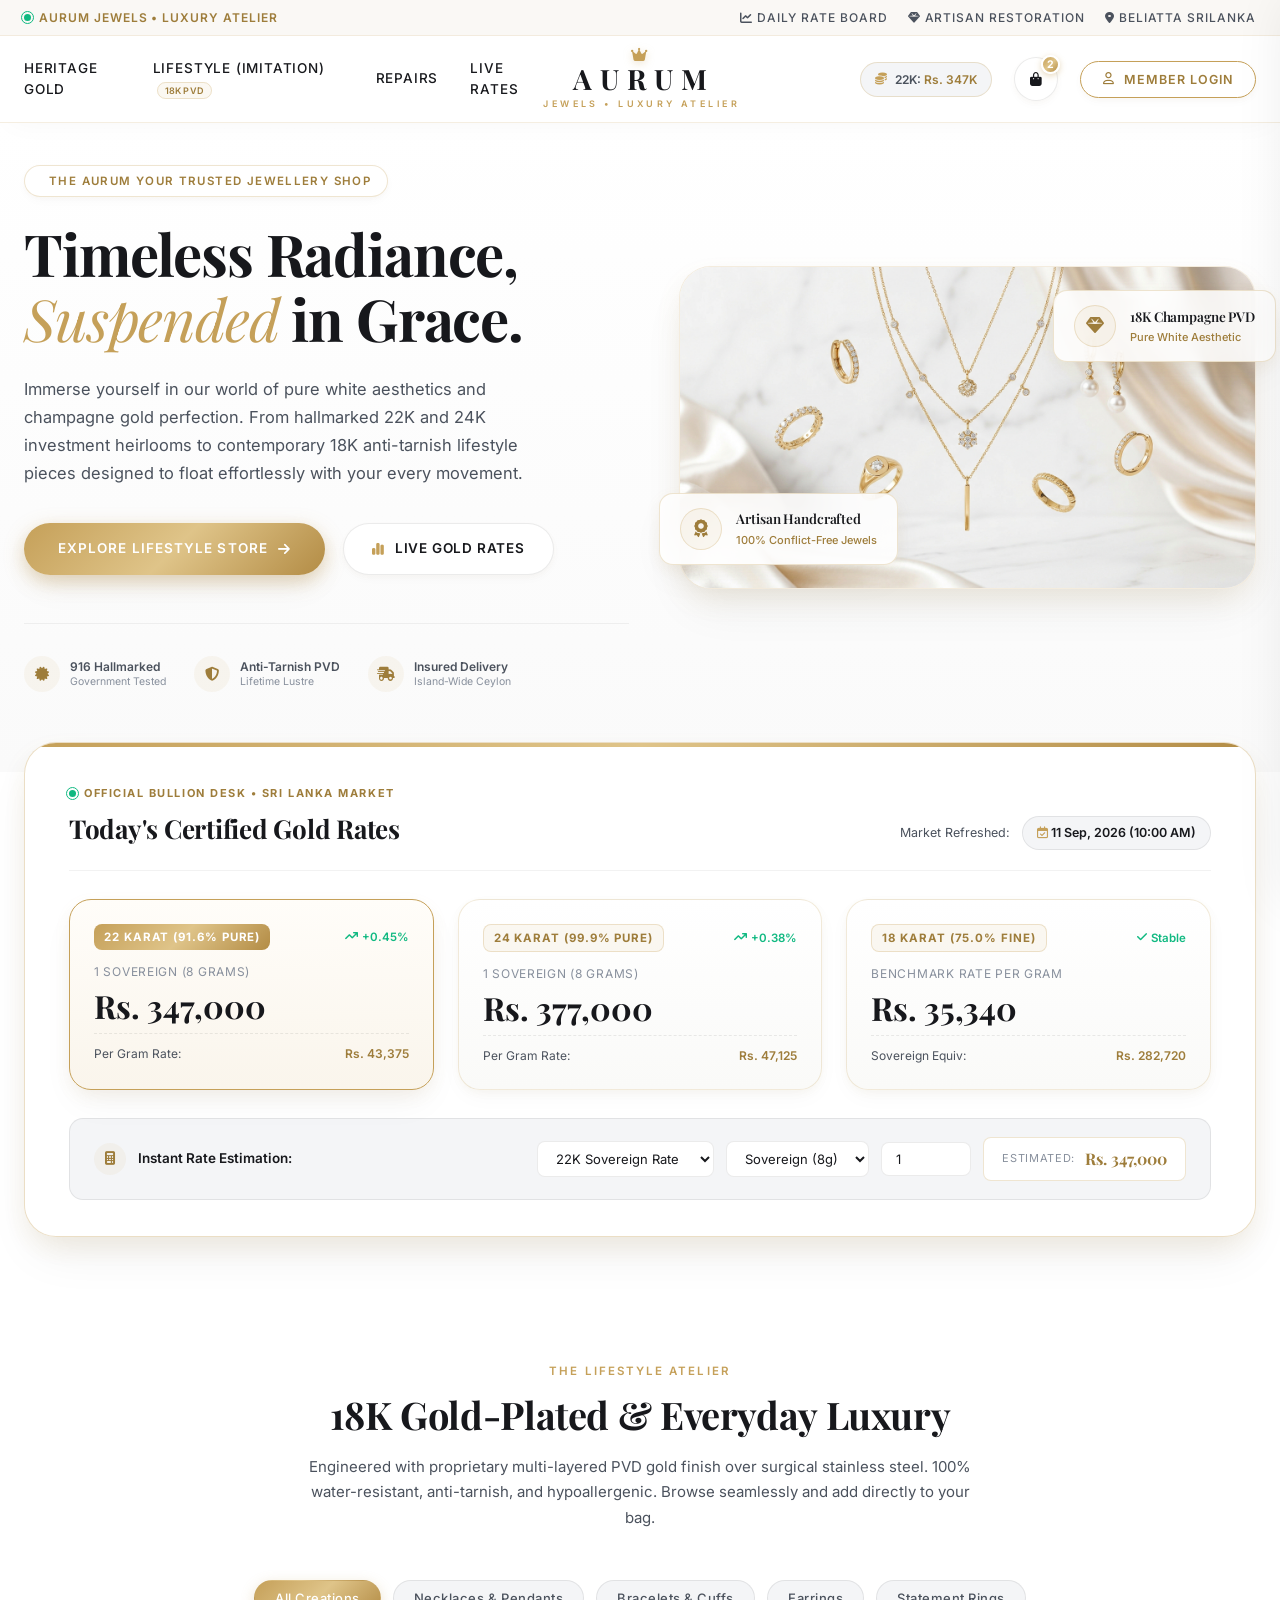
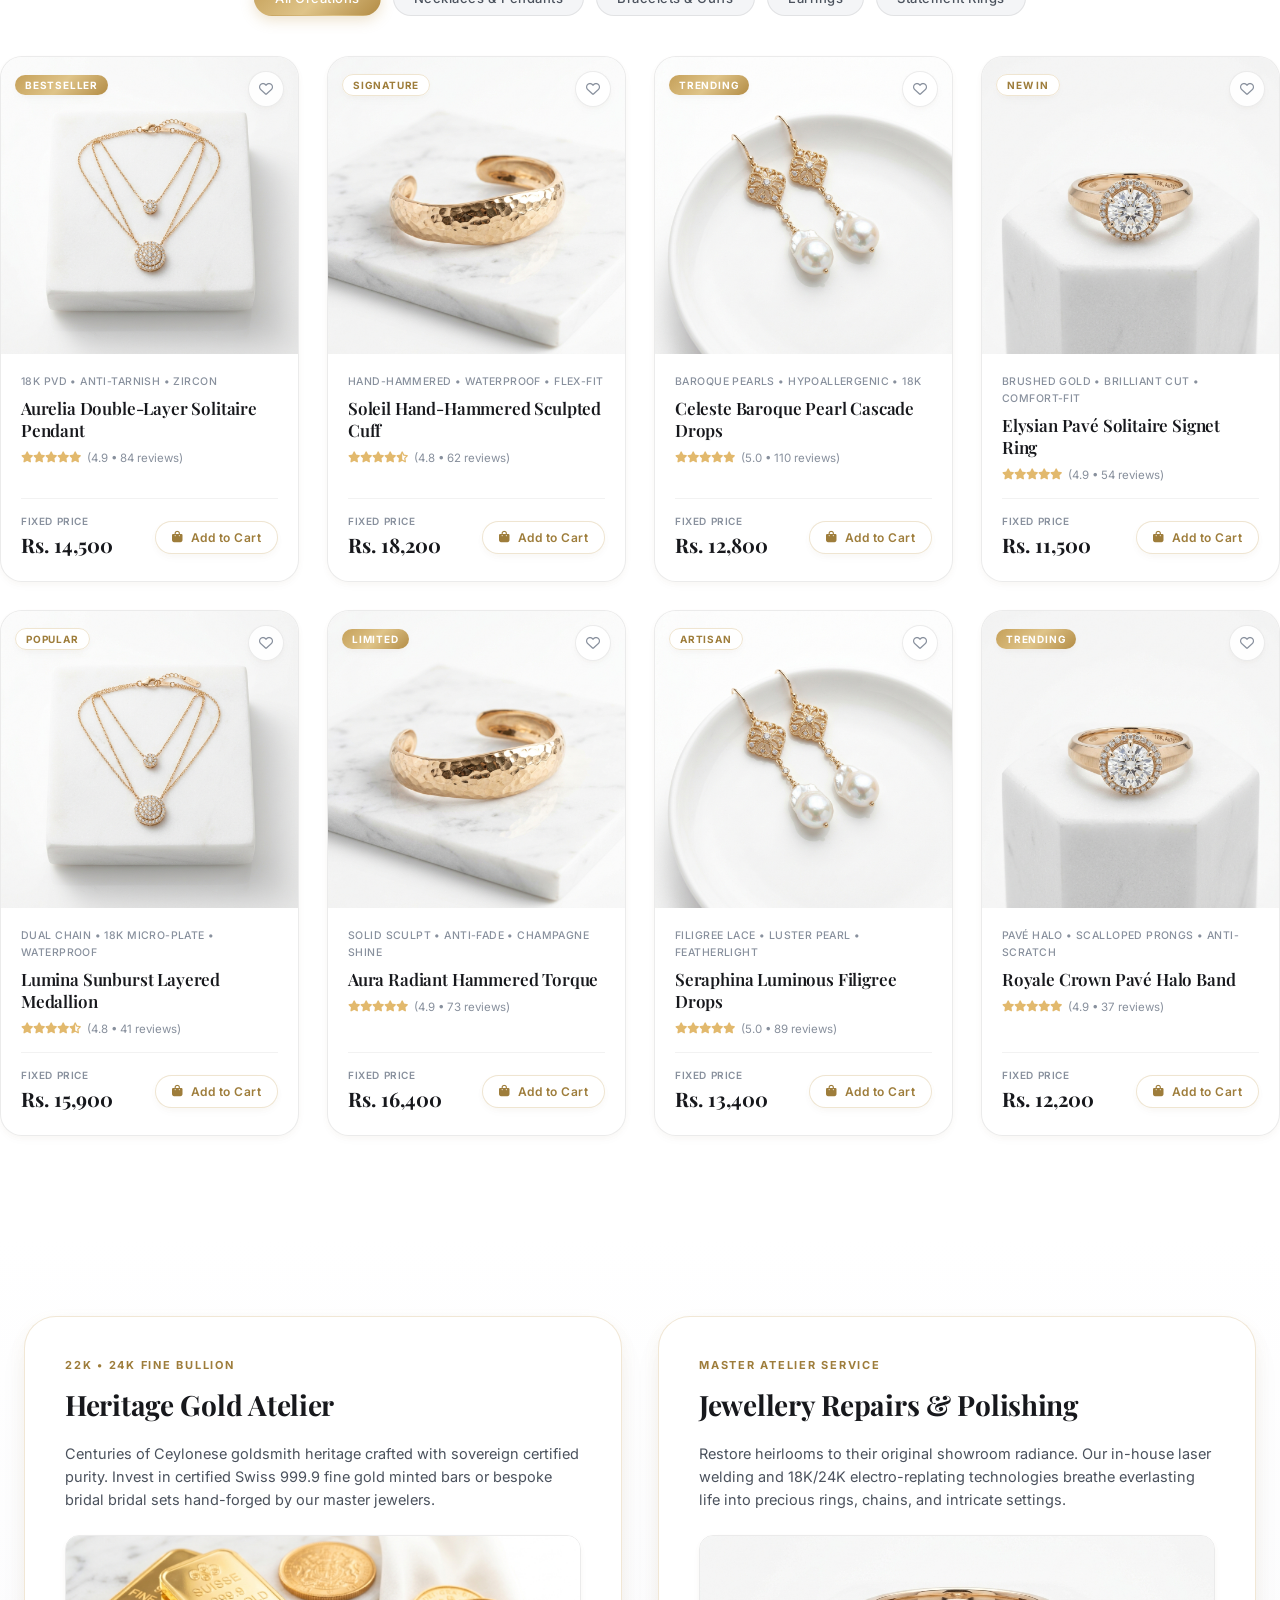
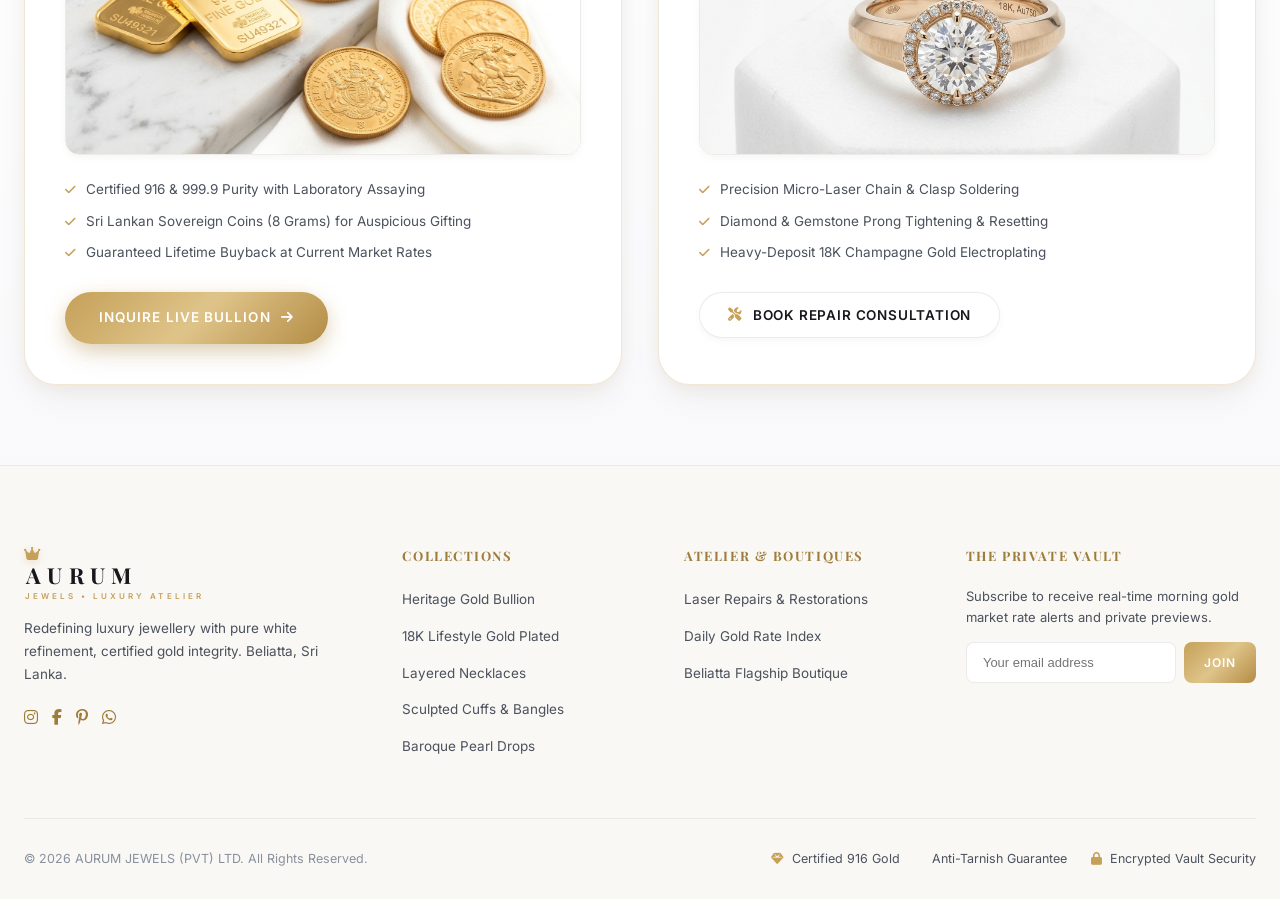
==== commit c55a97f2: "Refactor repairs and savings pages for improved UX; update HTML structure and styles, replace dynami" ====
--- a/index.html
+++ b/index.html
@@ -1,17 +1,20 @@
 <!DOCTYPE html>
 <html lang="en">
+
 <head>
   <meta charset="UTF-8">
   <meta name="viewport" content="width=device-width, initial-scale=1.0">
   <title>AURUM JEWELS | High-End Luxury Jewellery & Heritage Bullion</title>
-  <meta name="description" content="Experience the pinnacle of fine jewellery. Certified 22K and 24K heritage gold heirlooms and everyday 18K anti-tarnish lifestyle creations. Pure white luxury suspended in grace.">
-  
+  <meta name="description"
+    content="Experience the pinnacle of fine jewellery. Certified 22K and 24K heritage gold heirlooms and everyday 18K anti-tarnish lifestyle creations. Pure white luxury suspended in grace.">
+
   <!-- Font Awesome Icons -->
   <link rel="stylesheet" href="https://cdnjs.cloudflare.com/ajax/libs/font-awesome/6.5.1/css/all.min.css">
-  
+
   <!-- Custom Luxury Antigravity Stylesheet -->
   <link rel="stylesheet" href="css/landing.css">
 </head>
+
 <body>
 
   <!-- 1. TOP ANNOUNCEMENT BAR -->
@@ -19,12 +22,12 @@
     <div class="container top-bar-inner">
       <div class="top-bar-live-tag">
         <span class="live-beacon"></span>
-        <span>Live Bullion Market: 22KT Rs. 347,000 &bull; 24KT Rs. 377,000</span>
+        <span> AURUM JEWELS • LUXURY ATELIER </span>
       </div>
       <div class="top-bar-links">
         <a href="#liveRates"><i class="fa-solid fa-chart-line"></i> Daily Rate Board</a>
         <a href="#repairs"><i class="fa-solid fa-gem"></i> Artisan Restoration</a>
-        <a href="#boutiques"><i class="fa-solid fa-location-dot"></i> Colombo Flagship</a>
+        <a href="#boutiques"><i class="fa-solid fa-location-dot"></i> Beliatta SriLanka</a>
       </div>
     </div>
   </div>
@@ -73,14 +76,14 @@
   </header>
 
   <main>
-    <!-- 3. EDITORIAL HERO SECTION (Antigravity Floating Concept) -->
+    <!-- 3. EDITORIAL HERO SECTION -->
     <section class="hero-section">
       <div class="container hero-grid">
         <!-- Hero Editorial Text -->
         <div class="hero-content-col">
           <div class="hero-badge-floating antigravity-float">
             <i class="fa-solid fa-sparkles text-gold"></i>
-            <span>The Antigravity Fine Jewellery Collection</span>
+            <span>The AURUM Your Trusted Jewellery Shop</span>
           </div>
 
           <h2 class="hero-title">
@@ -89,8 +92,8 @@
           </h2>
 
           <p class="hero-subtitle">
-            Immerse yourself in our world of pure white aesthetics and champagne gold perfection. 
-            From hallmarked 22K and 24K investment heirlooms to contemporary 18K anti-tarnish lifestyle pieces 
+            Immerse yourself in our world of pure white aesthetics and champagne gold perfection.
+            From hallmarked 22K and 24K investment heirlooms to contemporary 18K anti-tarnish lifestyle pieces
             designed to float effortlessly with your every movement.
           </p>
 
@@ -233,7 +236,7 @@
               <option value="gram">Grams (g)</option>
             </select>
             <input type="number" id="calcWeight" class="calc-input" value="1" min="0.1" step="0.5" placeholder="Weight">
-            
+
             <div class="calc-result-box">
               <span class="calc-result-label">Estimated:</span>
               <span id="calcResultVal" class="calc-result-val">Rs. 347,000</span>
@@ -249,7 +252,7 @@
         <span class="section-tag">The Lifestyle Atelier</span>
         <h3 class="section-title font-serif">18K Gold-Plated & Everyday Luxury</h3>
         <p class="section-description">
-          Engineered with proprietary multi-layered PVD gold finish over surgical stainless steel. 
+          Engineered with proprietary multi-layered PVD gold finish over surgical stainless steel.
           100% water-resistant, anti-tarnish, and hypoallergenic. Browse seamlessly and add directly to your bag.
         </p>
       </div>
@@ -265,9 +268,10 @@
 
       <!-- 4-Column Product Grid -->
       <div class="products-grid-4col">
-        
+
         <!-- Product 1: Necklace -->
-        <article class="product-card" data-category="necklaces" data-title="Aurelia Double-Layer Solitaire Pendant" data-price="14500" data-img="assets/prod-necklace.jpg" data-material="18K PVD Gold">
+        <article class="product-card" data-category="necklaces" data-title="Aurelia Double-Layer Solitaire Pendant"
+          data-price="14500" data-img="assets/prod-necklace.jpg" data-material="18K PVD Gold">
           <div class="product-card-media">
             <div class="card-badge-top-left">
               <span class="badge-tag highlight">Bestseller</span>
@@ -282,7 +286,8 @@
             <h4 class="product-title font-serif">Aurelia Double-Layer Solitaire Pendant</h4>
             <div class="product-rating-row">
               <div class="stars-gold">
-                <i class="fa-solid fa-star"></i><i class="fa-solid fa-star"></i><i class="fa-solid fa-star"></i><i class="fa-solid fa-star"></i><i class="fa-solid fa-star"></i>
+                <i class="fa-solid fa-star"></i><i class="fa-solid fa-star"></i><i class="fa-solid fa-star"></i><i
+                  class="fa-solid fa-star"></i><i class="fa-solid fa-star"></i>
               </div>
               <span>(4.9 &bull; 84 reviews)</span>
             </div>
@@ -300,7 +305,8 @@
         </article>
 
         <!-- Product 2: Cuff Bracelet -->
-        <article class="product-card" data-category="bracelets" data-title="Soleil Hand-Hammered Sculpted Cuff" data-price="18200" data-img="assets/prod-cuff.jpg" data-material="18K Champagne PVD">
+        <article class="product-card" data-category="bracelets" data-title="Soleil Hand-Hammered Sculpted Cuff"
+          data-price="18200" data-img="assets/prod-cuff.jpg" data-material="18K Champagne PVD">
           <div class="product-card-media">
             <div class="card-badge-top-left">
               <span class="badge-tag">Signature</span>
@@ -315,7 +321,8 @@
             <h4 class="product-title font-serif">Soleil Hand-Hammered Sculpted Cuff</h4>
             <div class="product-rating-row">
               <div class="stars-gold">
-                <i class="fa-solid fa-star"></i><i class="fa-solid fa-star"></i><i class="fa-solid fa-star"></i><i class="fa-solid fa-star"></i><i class="fa-solid fa-star-half-stroke"></i>
+                <i class="fa-solid fa-star"></i><i class="fa-solid fa-star"></i><i class="fa-solid fa-star"></i><i
+                  class="fa-solid fa-star"></i><i class="fa-solid fa-star-half-stroke"></i>
               </div>
               <span>(4.8 &bull; 62 reviews)</span>
             </div>
@@ -333,7 +340,8 @@
         </article>
 
         <!-- Product 3: Earrings -->
-        <article class="product-card" data-category="earrings" data-title="Celeste Baroque Pearl Cascade Drops" data-price="12800" data-img="assets/prod-earrings.jpg" data-material="Freshwater Pearl & 18K">
+        <article class="product-card" data-category="earrings" data-title="Celeste Baroque Pearl Cascade Drops"
+          data-price="12800" data-img="assets/prod-earrings.jpg" data-material="Freshwater Pearl & 18K">
           <div class="product-card-media">
             <div class="card-badge-top-left">
               <span class="badge-tag highlight">Trending</span>
@@ -348,7 +356,8 @@
             <h4 class="product-title font-serif">Celeste Baroque Pearl Cascade Drops</h4>
             <div class="product-rating-row">
               <div class="stars-gold">
-                <i class="fa-solid fa-star"></i><i class="fa-solid fa-star"></i><i class="fa-solid fa-star"></i><i class="fa-solid fa-star"></i><i class="fa-solid fa-star"></i>
+                <i class="fa-solid fa-star"></i><i class="fa-solid fa-star"></i><i class="fa-solid fa-star"></i><i
+                  class="fa-solid fa-star"></i><i class="fa-solid fa-star"></i>
               </div>
               <span>(5.0 &bull; 110 reviews)</span>
             </div>
@@ -366,7 +375,8 @@
         </article>
 
         <!-- Product 4: Ring -->
-        <article class="product-card" data-category="rings" data-title="Elysian Pavé Solitaire Signet Ring" data-price="11500" data-img="assets/prod-ring.jpg" data-material="18K Brushed Gold">
+        <article class="product-card" data-category="rings" data-title="Elysian Pavé Solitaire Signet Ring"
+          data-price="11500" data-img="assets/prod-ring.jpg" data-material="18K Brushed Gold">
           <div class="product-card-media">
             <div class="card-badge-top-left">
               <span class="badge-tag">New In</span>
@@ -381,7 +391,8 @@
             <h4 class="product-title font-serif">Elysian Pavé Solitaire Signet Ring</h4>
             <div class="product-rating-row">
               <div class="stars-gold">
-                <i class="fa-solid fa-star"></i><i class="fa-solid fa-star"></i><i class="fa-solid fa-star"></i><i class="fa-solid fa-star"></i><i class="fa-solid fa-star"></i>
+                <i class="fa-solid fa-star"></i><i class="fa-solid fa-star"></i><i class="fa-solid fa-star"></i><i
+                  class="fa-solid fa-star"></i><i class="fa-solid fa-star"></i>
               </div>
               <span>(4.9 &bull; 54 reviews)</span>
             </div>
@@ -399,7 +410,8 @@
         </article>
 
         <!-- Product 5: Necklace 2 -->
-        <article class="product-card" data-category="necklaces" data-title="Lumina Sunburst Layered Medallion" data-price="15900" data-img="assets/prod-necklace.jpg" data-material="18K Champagne PVD">
+        <article class="product-card" data-category="necklaces" data-title="Lumina Sunburst Layered Medallion"
+          data-price="15900" data-img="assets/prod-necklace.jpg" data-material="18K Champagne PVD">
           <div class="product-card-media">
             <div class="card-badge-top-left">
               <span class="badge-tag">Popular</span>
@@ -414,7 +426,8 @@
             <h4 class="product-title font-serif">Lumina Sunburst Layered Medallion</h4>
             <div class="product-rating-row">
               <div class="stars-gold">
-                <i class="fa-solid fa-star"></i><i class="fa-solid fa-star"></i><i class="fa-solid fa-star"></i><i class="fa-solid fa-star"></i><i class="fa-solid fa-star-half-stroke"></i>
+                <i class="fa-solid fa-star"></i><i class="fa-solid fa-star"></i><i class="fa-solid fa-star"></i><i
+                  class="fa-solid fa-star"></i><i class="fa-solid fa-star-half-stroke"></i>
               </div>
               <span>(4.8 &bull; 41 reviews)</span>
             </div>
@@ -432,7 +445,8 @@
         </article>
 
         <!-- Product 6: Bracelet 2 -->
-        <article class="product-card" data-category="bracelets" data-title="Aura Radiant Hammered Torque" data-price="16400" data-img="assets/prod-cuff.jpg" data-material="18K Gold Plated">
+        <article class="product-card" data-category="bracelets" data-title="Aura Radiant Hammered Torque"
+          data-price="16400" data-img="assets/prod-cuff.jpg" data-material="18K Gold Plated">
           <div class="product-card-media">
             <div class="card-badge-top-left">
               <span class="badge-tag highlight">Limited</span>
@@ -447,7 +461,8 @@
             <h4 class="product-title font-serif">Aura Radiant Hammered Torque</h4>
             <div class="product-rating-row">
               <div class="stars-gold">
-                <i class="fa-solid fa-star"></i><i class="fa-solid fa-star"></i><i class="fa-solid fa-star"></i><i class="fa-solid fa-star"></i><i class="fa-solid fa-star"></i>
+                <i class="fa-solid fa-star"></i><i class="fa-solid fa-star"></i><i class="fa-solid fa-star"></i><i
+                  class="fa-solid fa-star"></i><i class="fa-solid fa-star"></i>
               </div>
               <span>(4.9 &bull; 73 reviews)</span>
             </div>
@@ -465,7 +480,8 @@
         </article>
 
         <!-- Product 7: Earrings 2 -->
-        <article class="product-card" data-category="earrings" data-title="Seraphina Luminous Filigree Drops" data-price="13400" data-img="assets/prod-earrings.jpg" data-material="18K Gold & Pearl">
+        <article class="product-card" data-category="earrings" data-title="Seraphina Luminous Filigree Drops"
+          data-price="13400" data-img="assets/prod-earrings.jpg" data-material="18K Gold & Pearl">
           <div class="product-card-media">
             <div class="card-badge-top-left">
               <span class="badge-tag">Artisan</span>
@@ -480,7 +496,8 @@
             <h4 class="product-title font-serif">Seraphina Luminous Filigree Drops</h4>
             <div class="product-rating-row">
               <div class="stars-gold">
-                <i class="fa-solid fa-star"></i><i class="fa-solid fa-star"></i><i class="fa-solid fa-star"></i><i class="fa-solid fa-star"></i><i class="fa-solid fa-star"></i>
+                <i class="fa-solid fa-star"></i><i class="fa-solid fa-star"></i><i class="fa-solid fa-star"></i><i
+                  class="fa-solid fa-star"></i><i class="fa-solid fa-star"></i>
               </div>
               <span>(5.0 &bull; 89 reviews)</span>
             </div>
@@ -498,7 +515,8 @@
         </article>
 
         <!-- Product 8: Ring 2 -->
-        <article class="product-card" data-category="rings" data-title="Royale Crown Pavé Halo Band" data-price="12200" data-img="assets/prod-ring.jpg" data-material="18K Champagne PVD">
+        <article class="product-card" data-category="rings" data-title="Royale Crown Pavé Halo Band" data-price="12200"
+          data-img="assets/prod-ring.jpg" data-material="18K Champagne PVD">
           <div class="product-card-media">
             <div class="card-badge-top-left">
               <span class="badge-tag highlight">Trending</span>
@@ -513,7 +531,8 @@
             <h4 class="product-title font-serif">Royale Crown Pavé Halo Band</h4>
             <div class="product-rating-row">
               <div class="stars-gold">
-                <i class="fa-solid fa-star"></i><i class="fa-solid fa-star"></i><i class="fa-solid fa-star"></i><i class="fa-solid fa-star"></i><i class="fa-solid fa-star"></i>
+                <i class="fa-solid fa-star"></i><i class="fa-solid fa-star"></i><i class="fa-solid fa-star"></i><i
+                  class="fa-solid fa-star"></i><i class="fa-solid fa-star"></i>
               </div>
               <span>(4.9 &bull; 37 reviews)</span>
             </div>
@@ -536,14 +555,14 @@
     <!-- 6. HERITAGE GOLD & REPAIRS DUAL SHOWCASE -->
     <section class="dual-showcase-section">
       <div class="container dual-grid">
-        
+
         <!-- Heritage Gold Showcase (Amila Gold House Inspired Bullion & Heirlooms) -->
         <div class="showcase-card" id="heritage">
           <span class="showcase-tag">22K &bull; 24K Fine Bullion</span>
           <h3 class="showcase-title font-serif">Heritage Gold Atelier</h3>
           <p class="showcase-desc">
-            Centuries of Ceylonese goldsmith heritage crafted with sovereign certified purity. 
-            Invest in certified Swiss 999.9 fine gold minted bars or bespoke bridal bridal sets 
+            Centuries of Ceylonese goldsmith heritage crafted with sovereign certified purity.
+            Invest in certified Swiss 999.9 fine gold minted bars or bespoke bridal bridal sets
             hand-forged by our master jewelers.
           </p>
           <div class="showcase-image-wrap">
@@ -565,8 +584,8 @@
           <span class="showcase-tag">Master Atelier Service</span>
           <h3 class="showcase-title font-serif">Jewellery Repairs & Polishing</h3>
           <p class="showcase-desc">
-            Restore heirlooms to their original showroom radiance. Our in-house laser welding 
-            and 18K/24K electro-replating technologies breathe everlasting life into precious rings, 
+            Restore heirlooms to their original showroom radiance. Our in-house laser welding
+            and 18K/24K electro-replating technologies breathe everlasting life into precious rings,
             chains, and intricate settings.
           </p>
           <div class="showcase-image-wrap">
@@ -599,8 +618,7 @@
             <span class="brand-subtitle" style="font-size: 8px; margin-left: 0.1em;">JEWELS &bull; LUXURY ATELIER</span>
           </div>
           <p>
-            Redefining luxury jewellery with pure white refinement, certified gold integrity, 
-            and modern antigravity grace. Colombo, Sri Lanka.
+            Redefining luxury jewellery with pure white refinement, certified gold integrity. Beliatta, Sri Lanka.
           </p>
           <div style="display: flex; gap: 14px; font-size: 16px; color: var(--gold-deep);">
             <a href="#" aria-label="Instagram"><i class="fa-brands fa-instagram"></i></a>
@@ -615,7 +633,7 @@
           <h4 class="footer-col-title">Collections</h4>
           <ul class="footer-links">
             <li><a href="#heritage">Heritage Gold Bullion</a></li>
-            <li><a href="#lifestyleStore">18K Lifestyle PVD</a></li>
+            <li><a href="#lifestyleStore">18K Lifestyle Gold Plated</a></li>
             <li><a href="#lifestyleStore">Layered Necklaces</a></li>
             <li><a href="#lifestyleStore">Sculpted Cuffs & Bangles</a></li>
             <li><a href="#lifestyleStore">Baroque Pearl Drops</a></li>
@@ -628,9 +646,7 @@
           <ul class="footer-links">
             <li><a href="#repairs">Laser Repairs & Restorations</a></li>
             <li><a href="#liveRates">Daily Gold Rate Index</a></li>
-            <li><a href="#">Colombo 03 Flagship Boutique</a></li>
-            <li><a href="#">Kandy City Centre Pavilion</a></li>
-            <li><a href="#">Galle Fort Heritage Suite</a></li>
+            <li><a href="#">Beliatta Flagship Boutique</a></li>
           </ul>
         </div>
 
@@ -640,7 +656,8 @@
           <p style="font-size: 13px; color: var(--text-secondary); margin-bottom: 12px;">
             Subscribe to receive real-time morning gold market rate alerts and private previews.
           </p>
-          <form class="footer-newsletter-wrap" onsubmit="event.preventDefault(); showToast('Subscribed to Private Vault Alerts');">
+          <form class="footer-newsletter-wrap"
+            onsubmit="event.preventDefault(); showToast('Subscribed to Private Vault Alerts');">
             <input type="email" class="newsletter-input" placeholder="Your email address" required>
             <button type="submit" class="newsletter-btn">Join</button>
           </form>
@@ -683,11 +700,13 @@
 
       <!-- Glassmorphism Tab Navigation -->
       <div class="modal-tabs-bar" role="tablist">
-        <button type="button" class="modal-tab-btn active" id="tabLoginBtn" role="tab" aria-selected="true" aria-controls="tabContentLogin">
+        <button type="button" class="modal-tab-btn active" id="tabLoginBtn" role="tab" aria-selected="true"
+          aria-controls="tabContentLogin">
           <i class="fa-solid fa-key"></i>
           <span class="font-serif">Member Login</span>
         </button>
-        <button type="button" class="modal-tab-btn" id="tabRegisterBtn" role="tab" aria-selected="false" aria-controls="tabContentRegister">
+        <button type="button" class="modal-tab-btn" id="tabRegisterBtn" role="tab" aria-selected="false"
+          aria-controls="tabContentRegister">
           <i class="fa-solid fa-user-plus"></i>
           <span class="font-serif">Create Account</span>
         </button>
@@ -700,7 +719,8 @@
             <label class="form-label" for="loginUsername">Email or Username</label>
             <div class="form-input-wrap">
               <i class="fa-regular fa-user"></i>
-              <input type="text" id="loginUsername" class="form-input" placeholder="vip.member@aurumjewels.lk or Username" required value="patron@aurumjewels.lk">
+              <input type="text" id="login-username" class="form-input"
+                placeholder="vip.member@aurumjewels.lk or Username" required>
             </div>
           </div>
 
@@ -708,7 +728,8 @@
             <label class="form-label" for="loginPassword">Vault Key / Password</label>
             <div class="form-input-wrap">
               <i class="fa-solid fa-lock"></i>
-              <input type="password" id="loginPassword" class="form-input" placeholder="&bull;&bull;&bull;&bull;&bull;&bull;&bull;&bull;" required value="aurumpassword">
+              <input type="password" id="login-password" class="form-input"
+                placeholder="&bull;&bull;&bull;&bull;&bull;&bull;&bull;&bull;" required>
             </div>
           </div>
 
@@ -717,10 +738,12 @@
               <input type="checkbox" checked>
               <span>Remember device</span>
             </label>
-            <a href="#" class="forgot-link" onclick="event.preventDefault(); showToast('Password reset link sent to your registered email');">Forgot Key?</a>
-          </div>
-
-          <button type="submit" class="btn-modal-submit">
+            <a href="#" class="forgot-link"
+              onclick="event.preventDefault(); showToast('Password reset link sent to your registered email');">Forgot
+              Key?</a>
+          </div>
+
+          <button type="button" id="btn-login-submit" class="btn-modal-submit" onclick="handleLogin()">
             <i class="fa-solid fa-shield-halved"></i>
             <span>Access Private Vault</span>
           </button>
@@ -765,7 +788,8 @@
               <label class="form-label" for="regPassword">Password</label>
               <div class="form-input-wrap">
                 <i class="fa-solid fa-lock"></i>
-                <input type="password" id="regPassword" class="form-input" placeholder="Create strong password" required>
+                <input type="password" id="regPassword" class="form-input" placeholder="Create strong password"
+                  required>
               </div>
             </div>
 
@@ -788,7 +812,7 @@
             </label>
           </div>
 
-          <button type="submit" class="btn-modal-submit">
+          <button type="button" onclick="handleRegister()" class="btn-modal-submit">
             <i class="fa-solid fa-sparkles"></i>
             <span>Create VIP Account</span>
           </button>
@@ -836,7 +860,12 @@
     </div>
   </aside>
 
+  <!-- jQuery (required by auth.js) -->
+  <script src="https://code.jquery.com/jquery-3.7.1.min.js"></script>
+  <!-- AURUM Auth Logic -->
+  <script src="js/auth.js"></script>
   <!-- Interactive JavaScript File -->
   <script src="js/landing.js"></script>
 </body>
-</html>
+
+</html>
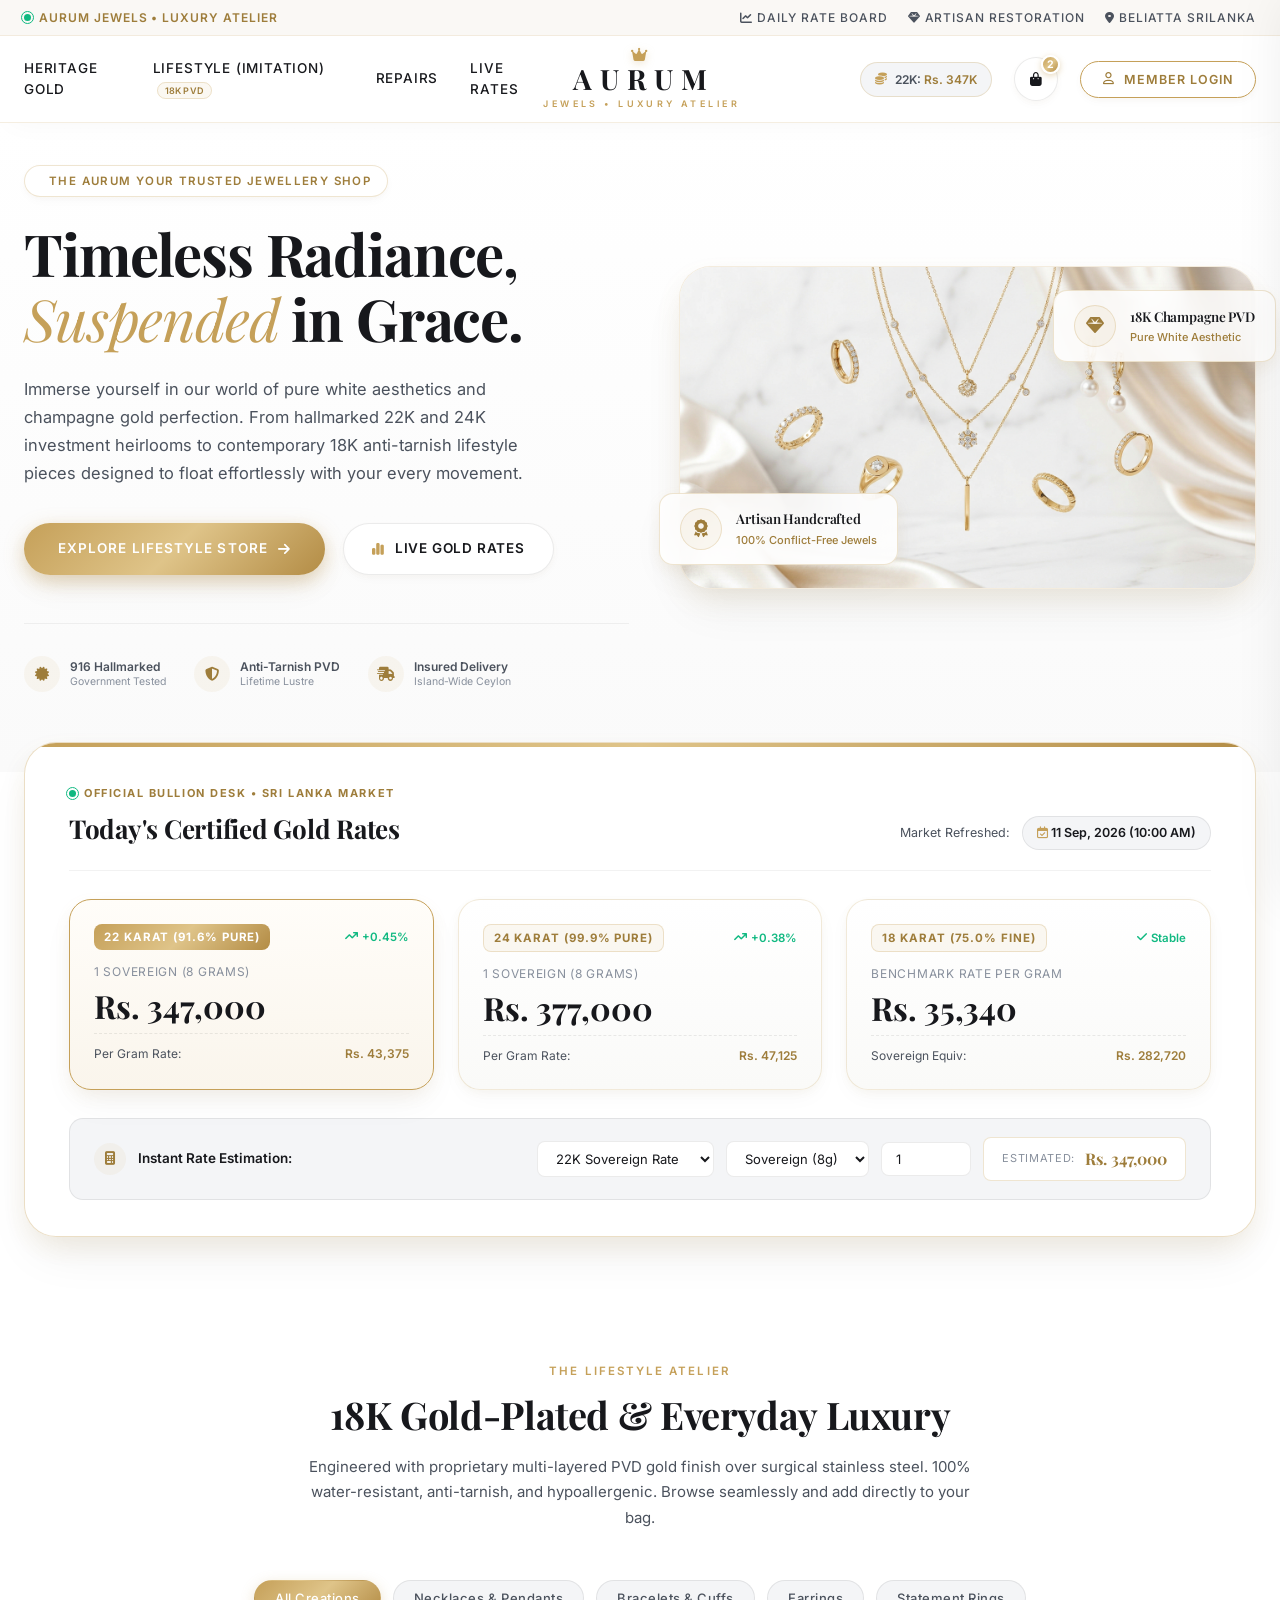
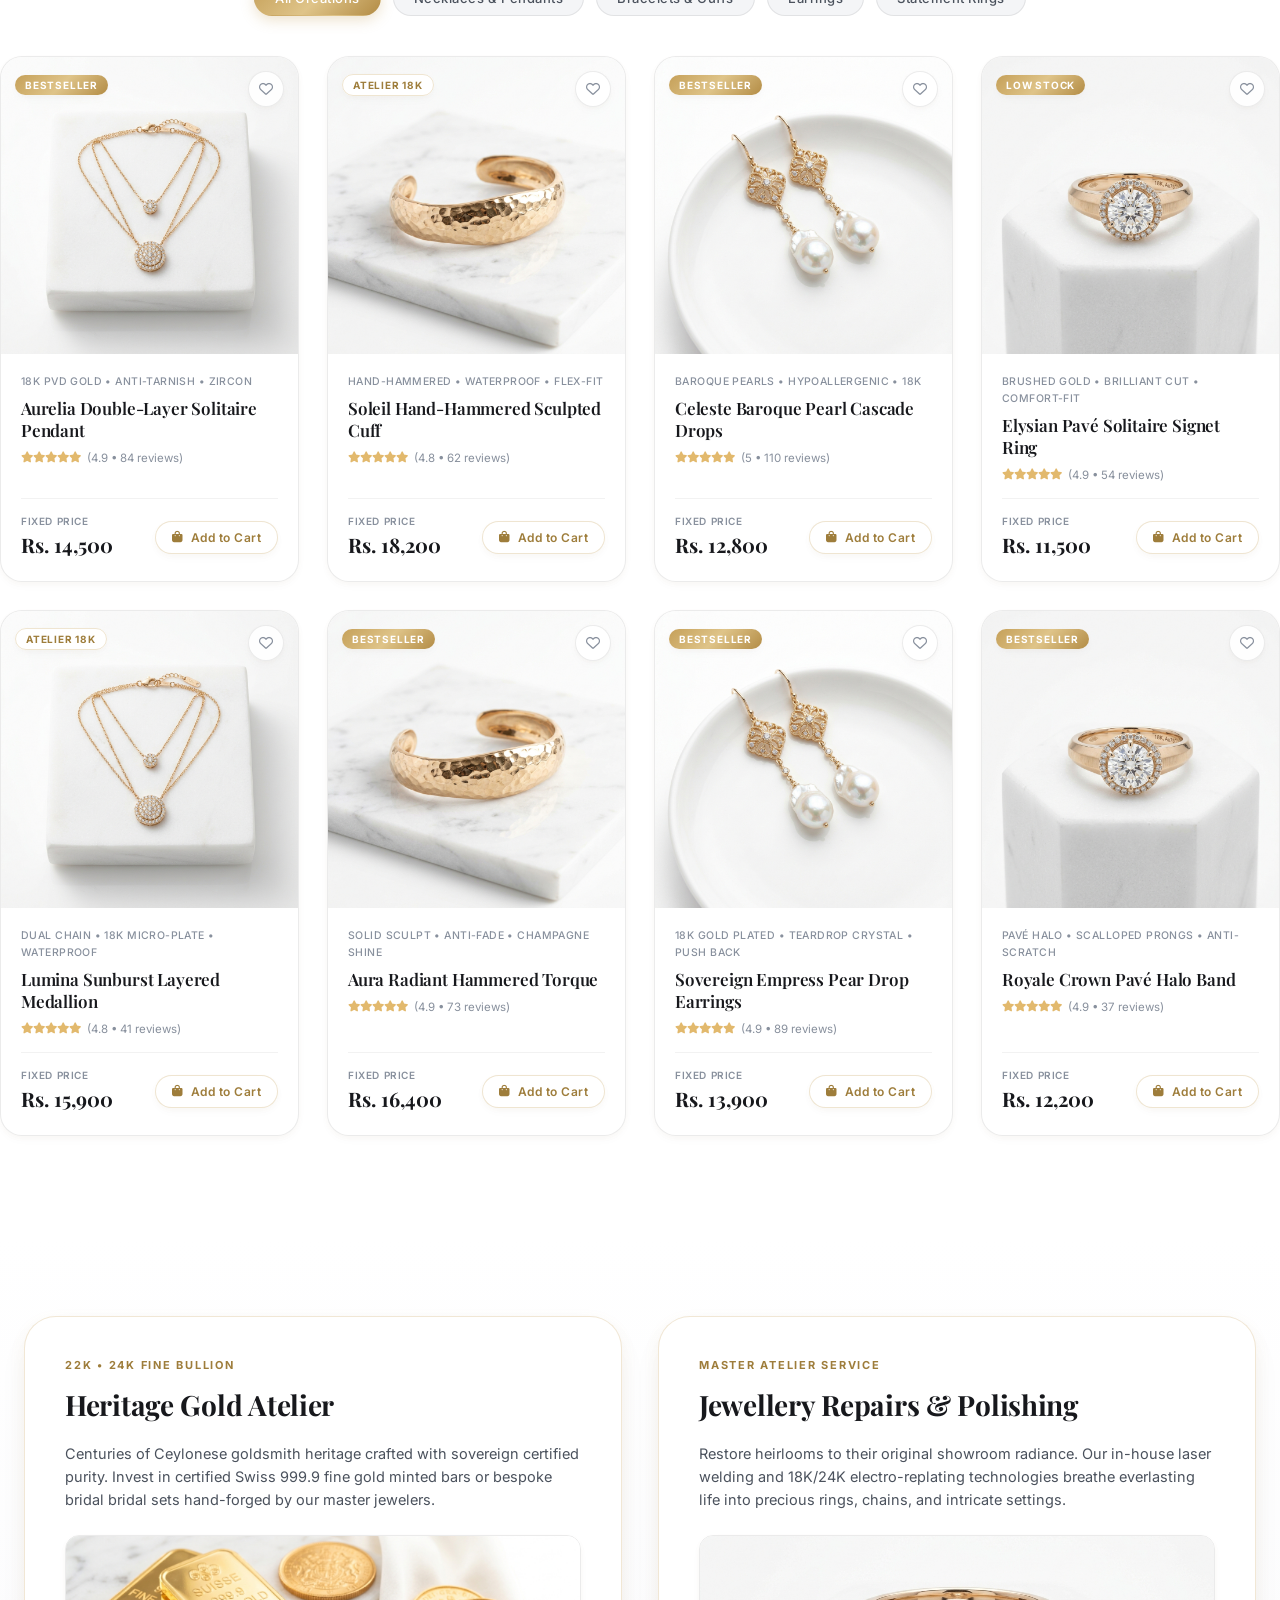
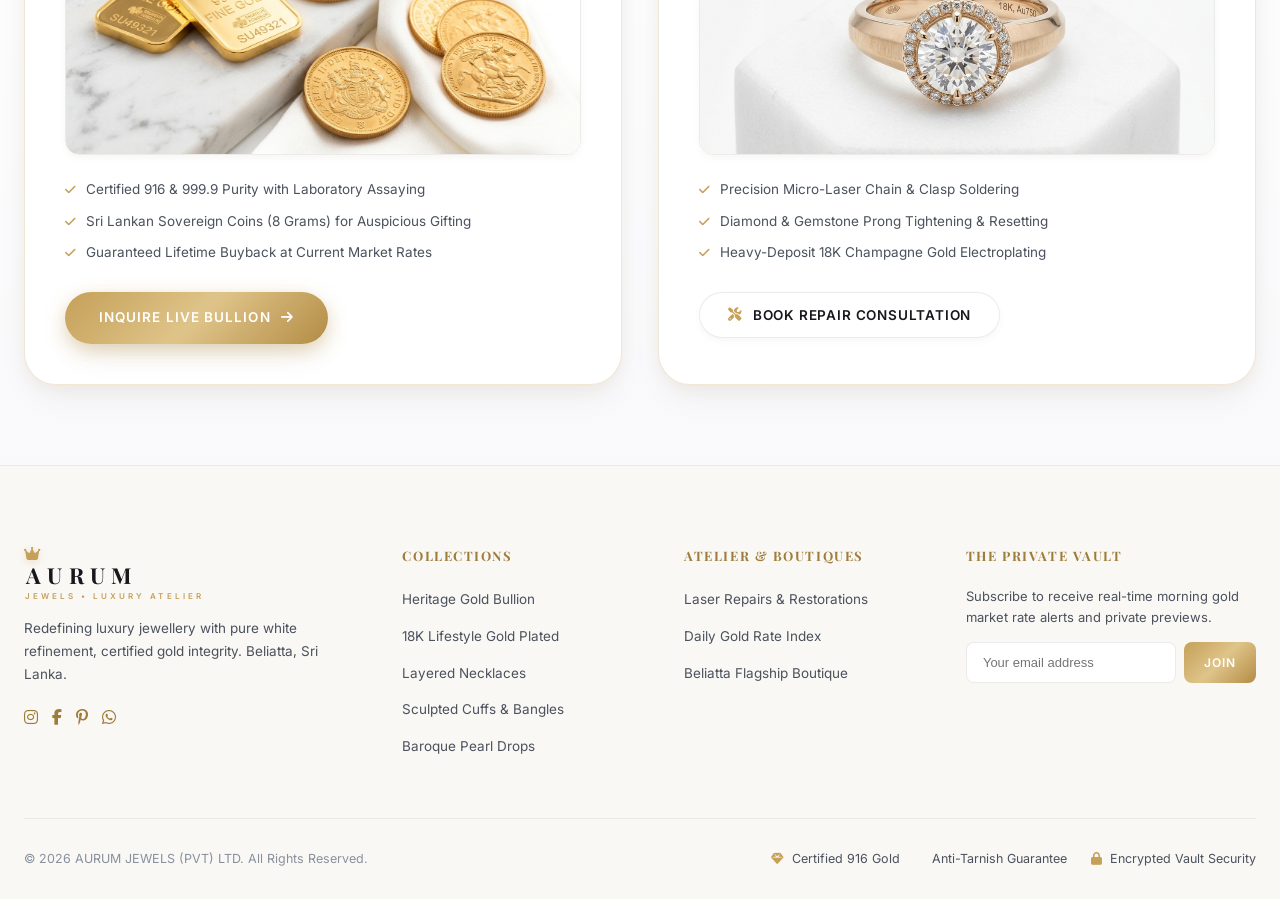
==== commit 3f771d4c: "feat: Implement guest cart persistence and add lifestyle product inventory - Introduced localStorage" ====
--- a/index.html
+++ b/index.html
@@ -266,8 +266,8 @@
         <button class="filter-btn" data-filter="rings">Statement Rings</button>
       </div>
 
-      <!-- 4-Column Product Grid -->
-      <div class="products-grid-4col">
+      <!-- 4-Column Product Grid (Dynamic Imitation Inventory) -->
+      <div class="products-grid-4col" id="lifestyleProductsGrid">
 
         <!-- Product 1: Necklace -->
         <article class="product-card" data-category="necklaces" data-title="Aurelia Double-Layer Solitaire Pendant"
@@ -853,12 +853,581 @@
         <span>Order Subtotal:</span>
         <span id="cartSubtotalVal" class="cart-subtotal-val">Rs. 32,700</span>
       </div>
-      <button class="btn-checkout-gold" onclick="showToast('Redirecting to Secure Luxury Checkout...');">
+      <button class="btn-checkout-gold" id="btnProceedToCheckout" onclick="openCheckoutModal();">
         <span>Proceed to Secure Checkout</span>
         <i class="fa-solid fa-arrow-right"></i>
       </button>
     </div>
   </aside>
+
+  <!-- 10. LUXURY MULTI-STEP CHECKOUT MODAL -->
+  <div id="checkoutModalOverlay" class="checkout-modal-overlay" role="dialog" aria-modal="true" aria-labelledby="checkoutModalTitle">
+    <div class="checkout-modal-container">
+      <!-- Modal Close Button -->
+      <button id="checkoutModalCloseBtn" class="checkout-modal-close" onclick="closeCheckoutModal()" aria-label="Close Checkout">
+        <i class="fa-solid fa-xmark"></i>
+      </button>
+
+      <!-- Modal Header with Stepper -->
+      <div class="checkout-modal-header">
+        <div class="checkout-brand-title">
+          <i class="fa-solid fa-crown"></i>
+          <span id="checkoutModalTitle">AURUM LUXURY CHECKOUT</span>
+        </div>
+
+        <div class="checkout-stepper">
+          <div class="checkout-stepper-progress" id="checkoutStepperProgress"></div>
+          
+          <div class="checkout-step-node active" id="stepNode1">
+            <div class="step-circle" id="stepCircle1">1</div>
+            <span class="step-label">Account</span>
+          </div>
+
+          <div class="checkout-step-node" id="stepNode2">
+            <div class="step-circle" id="stepCircle2">2</div>
+            <span class="step-label">Delivery</span>
+          </div>
+
+          <div class="checkout-step-node" id="stepNode3">
+            <div class="step-circle" id="stepCircle3">3</div>
+            <span class="step-label">Payment</span>
+          </div>
+
+          <div class="checkout-step-node" id="stepNode4">
+            <div class="step-circle" id="stepCircle4">4</div>
+            <span class="step-label">Review</span>
+          </div>
+        </div>
+      </div>
+
+      <!-- Modal Body (Steps 1 - 5) -->
+      <div class="checkout-modal-body">
+        
+        <!-- STEP 1: MANDATORY PATRON ACCOUNT -->
+        <div class="checkout-step-pane active" id="checkoutPane1">
+          <div class="step-pane-header">
+            <h3>VIP Patron Authentication</h3>
+            <p>To reserve bullion heirlooms and ensure white-glove insured transit, an authenticated AURUM account is mandatory.</p>
+          </div>
+
+          <!-- Authenticated View (if already signed in) -->
+          <div id="checkoutAuthActive" style="display: none;">
+            <div class="patron-auth-badge-card">
+              <div class="patron-auth-details">
+                <div class="patron-avatar-circle">
+                  <i class="fa-solid fa-crown"></i>
+                </div>
+                <div class="patron-auth-info">
+                  <h4 id="checkoutAuthPatronName">Lady Vivienne De Silva</h4>
+                  <p>
+                    <span id="checkoutAuthPatronEmail">vip.member@aurumjewels.lk</span>
+                    <span class="badge-vip-tag">Verified Member</span>
+                  </p>
+                </div>
+              </div>
+              <button type="button" class="btn-switch-account" onclick="switchCheckoutAccount()">
+                <i class="fa-solid fa-arrow-right-from-bracket"></i> Switch Account
+              </button>
+            </div>
+            <p style="font-size: 13px; color: var(--text-secondary); margin-bottom: 20px;">
+              <i class="fa-solid fa-shield-halved text-gold"></i> Your order and insured tracking will be securely linked to your personal vault account.
+            </p>
+          </div>
+
+          <!-- Unauthenticated View: Tabbed Sign In / Sign Up -->
+          <div id="checkoutAuthRequired">
+            <div class="auth-mandatory-notice">
+              <i class="fa-solid fa-lock"></i>
+              <span><strong>Sign In or Register Required:</strong> Please authenticate your patron account before providing delivery details and finalizing your order.</span>
+            </div>
+
+            <!-- Segmented Tabs for Checkout Auth -->
+            <div class="modal-tabs-bar" style="margin-bottom: 20px;">
+              <button type="button" class="modal-tab-btn active" id="checkoutTabLoginBtn" onclick="setCheckoutAuthTab('login')">
+                <i class="fa-solid fa-key"></i>
+                <span>Sign In</span>
+              </button>
+              <button type="button" class="modal-tab-btn" id="checkoutTabRegisterBtn" onclick="setCheckoutAuthTab('register')">
+                <i class="fa-solid fa-user-plus"></i>
+                <span>Create VIP Account</span>
+              </button>
+            </div>
+
+            <!-- Inline Login Form -->
+            <div id="checkoutLoginTabPane">
+              <form id="checkoutLoginForm" onsubmit="event.preventDefault(); submitCheckoutLogin();">
+                <div class="form-group">
+                  <label class="form-label" for="checkoutLoginUser">Email or Username</label>
+                  <div class="form-input-wrap">
+                    <i class="fa-regular fa-user"></i>
+                    <input type="text" id="checkoutLoginUser" class="form-input" placeholder="vip.member@aurumjewels.lk or username" required>
+                  </div>
+                </div>
+
+                <div class="form-group">
+                  <label class="form-label" for="checkoutLoginPass">Vault Password</label>
+                  <div class="form-input-wrap">
+                    <i class="fa-solid fa-lock"></i>
+                    <input type="password" id="checkoutLoginPass" class="form-input" placeholder="••••••••" required>
+                  </div>
+                </div>
+
+                <div class="form-options-row">
+                  <label class="checkbox-label">
+                    <input type="checkbox" checked id="checkoutRemember">
+                    <span>Keep signed in for this session</span>
+                  </label>
+                  <a href="#" class="forgot-link" onclick="event.preventDefault(); showToast('Password reset link sent to registered email');">Forgot Password?</a>
+                </div>
+
+                <button type="submit" id="btnCheckoutLoginSubmit" class="btn-modal-submit" style="margin-bottom: 8px;">
+                  <i class="fa-solid fa-arrow-right-to-bracket"></i>
+                  <span>Sign In & Continue</span>
+                </button>
+              </form>
+            </div>
+
+            <!-- Inline Register Form -->
+            <div id="checkoutRegisterTabPane" style="display: none;">
+              <form id="checkoutRegisterForm" onsubmit="event.preventDefault(); submitCheckoutRegister();">
+                <div class="form-group">
+                  <label class="form-label" for="checkoutRegName">Full Name</label>
+                  <div class="form-input-wrap">
+                    <i class="fa-regular fa-id-card"></i>
+                    <input type="text" id="checkoutRegName" class="form-input" placeholder="e.g. Lady Vivienne De Silva" required>
+                  </div>
+                </div>
+
+                <div class="form-group-row">
+                  <div class="form-group">
+                    <label class="form-label" for="checkoutRegEmail">Email Address</label>
+                    <div class="form-input-wrap">
+                      <i class="fa-regular fa-envelope"></i>
+                      <input type="email" id="checkoutRegEmail" class="form-input" placeholder="vivienne@luxury.com" required>
+                    </div>
+                  </div>
+
+                  <div class="form-group">
+                    <label class="form-label" for="checkoutRegPhone">Phone Number</label>
+                    <div class="form-input-wrap">
+                      <i class="fa-solid fa-phone"></i>
+                      <input type="tel" id="checkoutRegPhone" class="form-input" placeholder="+94 77 123 4567" required>
+                    </div>
+                  </div>
+                </div>
+
+                <div class="form-group">
+                  <label class="form-label" for="checkoutRegPass">Create Password</label>
+                  <div class="form-input-wrap">
+                    <i class="fa-solid fa-lock"></i>
+                    <input type="password" id="checkoutRegPass" class="form-input" placeholder="At least 6 characters" required>
+                  </div>
+                </div>
+
+                <button type="submit" id="btnCheckoutRegSubmit" class="btn-modal-submit" style="margin-bottom: 8px;">
+                  <i class="fa-solid fa-sparkles"></i>
+                  <span>Create Account & Continue</span>
+                </button>
+              </form>
+            </div>
+          </div>
+        </div>
+
+        <!-- STEP 2: DELIVERY ADDRESS -->
+        <div class="checkout-step-pane" id="checkoutPane2">
+          <div class="step-pane-header">
+            <h3>Insured Delivery Address</h3>
+            <p>Provide your Ceylon destination for armored and insured white-glove parcel transit.</p>
+          </div>
+
+          <form id="checkoutAddressForm" onsubmit="event.preventDefault(); goToCheckoutStep(3);">
+            <div class="form-group-row">
+              <div class="form-group">
+                <label class="form-label" for="addrFullName">Recipient Full Name *</label>
+                <div class="form-input-wrap">
+                  <i class="fa-regular fa-user"></i>
+                  <input type="text" id="addrFullName" class="form-input" placeholder="Full Name" required>
+                </div>
+              </div>
+
+              <div class="form-group">
+                <label class="form-label" for="addrPhone">Contact Mobile Number *</label>
+                <div class="form-input-wrap">
+                  <i class="fa-solid fa-phone"></i>
+                  <input type="tel" id="addrPhone" class="form-input" placeholder="+94 7X XXX XXXX" required>
+                </div>
+              </div>
+            </div>
+
+            <div class="form-group">
+              <label class="form-label" for="addrStreet">Street Address & Residence / Suite *</label>
+              <div class="form-input-wrap">
+                <i class="fa-solid fa-location-dot"></i>
+                <input type="text" id="addrStreet" class="form-input" placeholder="No. 42, Queen's Road, Apartment 4B" required>
+              </div>
+            </div>
+
+            <div class="form-group-row">
+              <div class="form-group">
+                <label class="form-label" for="addrCity">City / District *</label>
+                <div class="form-input-wrap">
+                  <i class="fa-solid fa-city"></i>
+                  <select id="addrCity" class="form-input form-select" required>
+                    <option value="" disabled selected>Select District / City</option>
+                    <option value="Colombo">Colombo</option>
+                    <option value="Beliatta">Beliatta</option>
+                    <option value="Kandy">Kandy</option>
+                    <option value="Galle">Galle</option>
+                    <option value="Matara">Matara</option>
+                    <option value="Gampaha">Gampaha</option>
+                    <option value="Kurunegala">Kurunegala</option>
+                    <option value="Negombo">Negombo</option>
+                    <option value="Jaffna">Jaffna</option>
+                    <option value="Kalutara">Kalutara</option>
+                    <option value="Other">Other Island Location</option>
+                  </select>
+                </div>
+              </div>
+
+              <div class="form-group">
+                <label class="form-label" for="addrPostalCode">Postal Code</label>
+                <div class="form-input-wrap">
+                  <i class="fa-solid fa-envelopes-bulk"></i>
+                  <input type="text" id="addrPostalCode" class="form-input" placeholder="e.g. 00700">
+                </div>
+              </div>
+            </div>
+
+            <div class="form-group">
+              <label class="form-label" for="addrNotes">Delivery Instructions / Concierge Note (Optional)</label>
+              <div class="form-input-wrap">
+                <i class="fa-regular fa-comment-dots"></i>
+                <input type="text" id="addrNotes" class="form-input" placeholder="e.g. Seal with red wax seal / Leave with concierge">
+              </div>
+            </div>
+          </form>
+        </div>
+
+        <!-- STEP 3: PAYMENT METHOD -->
+        <div class="checkout-step-pane" id="checkoutPane3">
+          <div class="step-pane-header">
+            <h3>Select Payment Method</h3>
+            <p>Choose your preferred payment method. Transactions are sealed with 256-bit atelier security.</p>
+          </div>
+
+          <!-- Radio Selector Options -->
+          <div class="payment-methods-grid">
+            <div class="payment-card-option selected" id="payOptionCod" onclick="selectPaymentMethod('cod')">
+              <div class="payment-card-top">
+                <div class="payment-card-icon">
+                  <i class="fa-solid fa-hand-holding-dollar"></i>
+                </div>
+                <div class="payment-radio-indicator"></div>
+              </div>
+              <h4>Cash on Delivery (COD)</h4>
+              <p>Pay cash or swipe card via courier mobile POS terminal upon doorstep delivery.</p>
+            </div>
+
+            <div class="payment-card-option" id="payOptionCard" onclick="selectPaymentMethod('card')">
+              <div class="payment-card-top">
+                <div class="payment-card-icon">
+                  <i class="fa-solid fa-credit-card"></i>
+                </div>
+                <div class="payment-radio-indicator"></div>
+              </div>
+              <h4>Credit / Debit Card</h4>
+              <p>Instant secure payment with Visa, MasterCard, or American Express.</p>
+            </div>
+          </div>
+
+          <!-- COD Information Box -->
+          <div id="codDetailsBox" class="cod-notice-box">
+            <i class="fa-solid fa-shield-heart"></i>
+            <div>
+              <h5>White-Glove Doorstep Settlement</h5>
+              <p>No upfront charge needed. Our insured courier will bring your luxury package in a sealed presentation box. Please inspect seal before payment.</p>
+            </div>
+          </div>
+
+          <!-- Card Details Input Box -->
+          <div id="cardDetailsBox" class="card-details-box" style="display: none;">
+            <div class="card-details-header">
+              <span style="font-size: 12px; font-weight: 700; text-transform: uppercase; color: var(--gold-deep); letter-spacing: 0.05em;">
+                <i class="fa-solid fa-lock"></i> 256-Bit Encrypted Card Vault
+              </span>
+              <div class="card-brands-row">
+                <i class="fa-brands fa-cc-visa"></i>
+                <i class="fa-brands fa-cc-mastercard"></i>
+                <i class="fa-brands fa-cc-amex"></i>
+              </div>
+            </div>
+
+            <div class="form-group">
+              <label class="form-label" for="cardHolderName">Cardholder Name *</label>
+              <div class="form-input-wrap">
+                <i class="fa-regular fa-user"></i>
+                <input type="text" id="cardHolderName" class="form-input" placeholder="Name as printed on card">
+              </div>
+            </div>
+
+            <div class="form-group">
+              <label class="form-label" for="cardNumber">Card Number *</label>
+              <div class="form-input-wrap">
+                <i class="fa-solid fa-credit-card"></i>
+                <input type="text" id="cardNumber" class="form-input" placeholder="4000 1234 5678 9010" maxlength="19">
+              </div>
+            </div>
+
+            <div class="form-group-row">
+              <div class="form-group">
+                <label class="form-label" for="cardExpiry">Expiration Date *</label>
+                <div class="form-input-wrap">
+                  <i class="fa-regular fa-calendar"></i>
+                  <input type="text" id="cardExpiry" class="form-input" placeholder="MM / YY" maxlength="5">
+                </div>
+              </div>
+
+              <div class="form-group">
+                <label class="form-label" for="cardCvv">CVV / CVC *</label>
+                <div class="form-input-wrap">
+                  <i class="fa-solid fa-lock"></i>
+                  <input type="password" id="cardCvv" class="form-input" placeholder="3 digits" maxlength="4">
+                </div>
+              </div>
+            </div>
+          </div>
+        </div>
+
+        <!-- STEP 4: REVIEW & CONFIRM -->
+        <div class="checkout-step-pane" id="checkoutPane4">
+          <div class="step-pane-header">
+            <h3>Review Your Luxury Order</h3>
+            <p>Please inspect your pieces, delivery coordinates, and payment summary before placing order.</p>
+          </div>
+
+          <div class="checkout-review-grid">
+            <!-- Left: Items in Bag -->
+            <div class="review-items-card">
+              <h4>Pieces in Bag (<span id="reviewItemsCount">0</span>)</h4>
+              <div class="review-items-list" id="reviewItemsList">
+                <!-- Injected by renderCheckoutReview() -->
+              </div>
+            </div>
+
+            <!-- Right: Details & Totals -->
+            <div class="review-details-col">
+              <!-- Destination -->
+              <div class="review-info-card">
+                <div class="review-card-header">
+                  <h5><i class="fa-solid fa-truck-fast text-gold"></i> Delivery Coordinates</h5>
+                  <button type="button" class="review-edit-btn" onclick="goToCheckoutStep(2)">Edit</button>
+                </div>
+                <div class="review-card-content" id="reviewAddressContent">
+                  Lady Vivienne De Silva<br>
+                  No 42, Queen's Road, Colombo<br>
+                  +94 77 123 4567
+                </div>
+              </div>
+
+              <!-- Payment -->
+              <div class="review-info-card">
+                <div class="review-card-header">
+                  <h5><i class="fa-solid fa-wallet text-gold"></i> Payment Method</h5>
+                  <button type="button" class="review-edit-btn" onclick="goToCheckoutStep(3)">Edit</button>
+                </div>
+                <div class="review-card-content" id="reviewPaymentContent">
+                  Cash on Delivery (COD)
+                </div>
+              </div>
+
+              <!-- Cost Breakdown -->
+              <div class="order-cost-breakdown">
+                <div class="cost-row">
+                  <span>Bag Subtotal:</span>
+                  <span id="reviewSubtotal">Rs. 0</span>
+                </div>
+                <div class="cost-row">
+                  <span>Artisan Gift Box & Velvet Pouch:</span>
+                  <span style="color: #10B981; font-weight: 600;">Complimentary</span>
+                </div>
+                <div class="cost-row">
+                  <span>Insured Express Courier:</span>
+                  <span style="color: #10B981; font-weight: 600;">FREE</span>
+                </div>
+                <div class="cost-row grand-total">
+                  <span>Total Amount Due:</span>
+                  <span class="grand-total-amount" id="reviewGrandTotal">Rs. 0</span>
+                </div>
+              </div>
+            </div>
+          </div>
+        </div>
+
+        <!-- STEP 5: ORDER CONFIRMATION / RECEIPT -->
+        <div class="checkout-step-pane" id="checkoutPane5">
+          <div class="order-success-stage">
+            <div class="success-crest-icon">
+              <i class="fa-solid fa-crown"></i>
+            </div>
+            <h3>Your Luxury Order is Confirmed!</h3>
+            <p class="success-sub">Thank you for patronizing AURUM. Your heirloom piece has been reserved and sent to our atelier for insured dispatch.</p>
+
+            <div class="luxury-receipt-container" id="printableReceiptArea">
+              <div style="text-align: center; margin-bottom: 16px; padding-bottom: 12px; border-bottom: 1px solid rgba(197, 160, 89, 0.3);">
+                <div style="font-family: 'Playfair Display', serif; font-size: 20px; font-weight: 700; letter-spacing: 0.15em;">AURUM JEWELS</div>
+                <div style="font-size: 11px; color: var(--gold-deep); letter-spacing: 0.1em; text-transform: uppercase;">Official Atelier Order Memorandum</div>
+              </div>
+
+              <div class="receipt-meta-grid">
+                <div class="receipt-meta-item">
+                  <label>Order Reference</label>
+                  <span class="highlight-ref" id="receiptOrderRef">AUR-2026-9281</span>
+                </div>
+                <div class="receipt-meta-item">
+                  <label>Order Date & Time</label>
+                  <span id="receiptOrderDate">September 21, 2026</span>
+                </div>
+                <div class="receipt-meta-item">
+                  <label>Patron Account</label>
+                  <span id="receiptPatron">Lady Vivienne</span>
+                </div>
+                <div class="receipt-meta-item">
+                  <label>Payment Method</label>
+                  <span id="receiptPayment">Cash on Delivery</span>
+                </div>
+                <div class="receipt-meta-item" style="grid-column: 1 / -1;">
+                  <label>Insured Destination</label>
+                  <span id="receiptAddress">No. 42, Queen's Road, Colombo</span>
+                </div>
+              </div>
+
+              <table class="receipt-items-table" id="receiptItemsTable">
+                <thead>
+                  <tr>
+                    <th>Artisan Piece</th>
+                    <th>Qty</th>
+                    <th class="text-right">Price</th>
+                  </tr>
+                </thead>
+                <tbody id="receiptItemsTableBody">
+                  <!-- Injected by submitAurumOrder -->
+                </tbody>
+              </table>
+
+              <div class="receipt-total-bar">
+                <span>Grand Total Settled / Due:</span>
+                <span class="grand-total-amount" id="receiptGrandTotal">Rs. 0</span>
+              </div>
+            </div>
+
+            <div class="success-actions-row">
+              <button type="button" class="btn-checkout-back" onclick="printReceiptArea()">
+                <i class="fa-solid fa-print"></i> Print Official Receipt
+              </button>
+              <button type="button" class="btn-secondary-outline" onclick="window.location.href='customer-portal.html'">
+                <i class="fa-solid fa-vault text-gold"></i> View in Member Vault
+              </button>
+              <button type="button" class="btn-checkout-next" onclick="finishAndCloseCheckout()">
+                <span>Continue Shopping</span>
+                <i class="fa-solid fa-bag-shopping"></i>
+              </button>
+            </div>
+          </div>
+        </div>
+
+      </div>
+
+      <!-- Modal Footer Navigation Buttons (for Steps 1 - 4) -->
+      <div class="checkout-modal-footer" id="checkoutModalFooter">
+        <button type="button" class="btn-checkout-back" id="btnCheckoutBack" onclick="handleCheckoutBack()">
+          <i class="fa-solid fa-arrow-left"></i>
+          <span id="btnCheckoutBackText">Return to Bag</span>
+        </button>
+
+        <button type="button" class="btn-checkout-next" id="btnCheckoutNext" onclick="handleCheckoutNext()">
+          <span id="btnCheckoutNextText">Proceed to Delivery</span>
+          <i class="fa-solid fa-arrow-right" id="btnCheckoutNextIcon"></i>
+        </button>
+      </div>
+    </div>
+  </div>
+
+  <!-- ==========================================
+       AURUM LUXURY PRODUCT DETAIL MODAL
+       ========================================== -->
+  <div class="product-detail-modal-overlay" id="productDetailModalOverlay" role="dialog" aria-modal="true" aria-hidden="true">
+    <div class="product-detail-modal">
+      <button type="button" class="detail-modal-close-btn" id="closeDetailModalBtn" aria-label="Close Product View">
+        <i class="fa-solid fa-xmark"></i>
+      </button>
+
+      <div class="detail-modal-layout">
+        <!-- Left: High-Res Image Showcase Stage -->
+        <div class="detail-image-stage">
+          <div class="detail-badge-pill" id="modalDetailBadge">Atelier Original</div>
+          <div class="detail-img-frame">
+            <img id="modalDetailImg" src="assets/prod-necklace.jpg" alt="Artisan Piece View">
+          </div>
+          <div class="detail-guarantee-row">
+            <span><i class="fa-solid fa-shield-halved text-gold"></i> 100% Anti-Tarnish</span>
+            <span><i class="fa-solid fa-droplet text-gold"></i> Waterproof PVD</span>
+            <span><i class="fa-solid fa-gem text-gold"></i> Hypoallergenic</span>
+          </div>
+        </div>
+
+        <!-- Right: Specifications & Add to Cart -->
+        <div class="detail-info-pane">
+          <span class="detail-category-tag" id="modalDetailCategory">Necklaces & Pendants</span>
+          <h2 class="detail-product-title font-serif" id="modalDetailTitle">Aurelia Double-Layer Solitaire Pendant</h2>
+
+          <div class="detail-rating-row">
+            <div class="stars-gold" id="modalDetailStars">
+              <i class="fa-solid fa-star"></i><i class="fa-solid fa-star"></i><i class="fa-solid fa-star"></i><i class="fa-solid fa-star"></i><i class="fa-solid fa-star"></i>
+            </div>
+            <span id="modalDetailRatingText">(4.9 &bull; 84 certified patron reviews)</span>
+          </div>
+
+          <div class="detail-price-box">
+            <span class="detail-price-label">Fixed Atelier Price</span>
+            <div class="detail-price-val" id="modalDetailPrice">Rs. 14,500</div>
+            <span class="detail-stock-status" id="modalDetailStock"><i class="fa-solid fa-circle-check"></i> In Stock &amp; Ready to Dispatch</span>
+          </div>
+
+          <div class="detail-specs-block">
+            <h4>Craftsmanship &amp; Specifications</h4>
+            <ul class="detail-specs-list">
+              <li><strong>Material:</strong> <span id="modalDetailMaterial">18K PVD Gold Multi-Layered Over Stainless Steel</span></li>
+              <li><strong>Finish:</strong> <span>Brushed &amp; Mirror Polished Champagne Luster</span></li>
+              <li><strong>Packaging:</strong> <span>Velvet AURUM Presentation Box with Certificate</span></li>
+              <li><strong>Warranty:</strong> <span>Lifetime Color Guarantee &amp; 1-Year Craftsmanship Warranty</span></li>
+            </ul>
+          </div>
+
+          <!-- Quantity Stepper & Add to Bag -->
+          <div class="detail-actions-stage">
+            <div class="quantity-stepper-wrap">
+              <span class="qty-label">Quantity:</span>
+              <div class="quantity-stepper">
+                <button type="button" class="btn-qty" id="modalQtyMinus" aria-label="Decrease quantity"><i class="fa-solid fa-minus"></i></button>
+                <input type="number" id="modalQtyInput" class="qty-input" value="1" min="1" max="99" readonly>
+                <button type="button" class="btn-qty" id="modalQtyPlus" aria-label="Increase quantity"><i class="fa-solid fa-plus"></i></button>
+              </div>
+            </div>
+
+            <button type="button" class="btn-modal-add-to-cart" id="modalBtnAddToCart">
+              <i class="fa-solid fa-bag-shopping"></i>
+              <span id="modalBtnAddToCartText">Add to Shopping Bag</span>
+            </button>
+          </div>
+
+          <div class="detail-dispatch-note">
+            <i class="fa-solid fa-truck-fast text-gold"></i>
+            <span>Islandwide insured secure courier delivery within 24–48 hours. Cash on Delivery and Online Card payment supported.</span>
+          </div>
+        </div>
+      </div>
+    </div>
+  </div>
 
   <!-- jQuery (required by auth.js) -->
   <script src="https://code.jquery.com/jquery-3.7.1.min.js"></script>
--- a/css/landing.css
+++ b/css/landing.css
@@ -2130,3 +2130,1237 @@
     padding: 28px 20px;
   }
 }
+
+/* ==========================================================================
+   14. LUXURY MULTI-STEP CHECKOUT MODAL & ORDER ENGINE
+   ========================================================================== */
+.checkout-modal-overlay {
+  position: fixed;
+  top: 0;
+  left: 0;
+  right: 0;
+  bottom: 0;
+  background: rgba(10, 10, 10, 0.65);
+  backdrop-filter: blur(10px);
+  -webkit-backdrop-filter: blur(10px);
+  z-index: 110;
+  display: flex;
+  align-items: center;
+  justify-content: center;
+  padding: 20px;
+  opacity: 0;
+  visibility: hidden;
+  transition: opacity 0.35s ease, visibility 0.35s;
+}
+
+.checkout-modal-overlay.active {
+  opacity: 1;
+  visibility: visible;
+}
+
+.checkout-modal-container {
+  width: 100%;
+  max-width: 820px;
+  max-height: 90vh;
+  background: #ffffff;
+  border-radius: var(--radius-lg);
+  box-shadow: 0 25px 60px rgba(0, 0, 0, 0.2), 0 0 0 1px rgba(197, 160, 89, 0.3);
+  position: relative;
+  display: flex;
+  flex-direction: column;
+  overflow: hidden;
+  animation: checkoutModalScaleIn 0.35s var(--ease-spring) forwards;
+}
+
+@keyframes checkoutModalScaleIn {
+  from {
+    opacity: 0;
+    transform: scale(0.94) translateY(14px);
+  }
+  to {
+    opacity: 1;
+    transform: scale(1) translateY(0);
+  }
+}
+
+.checkout-modal-header {
+  padding: 24px 30px 18px 30px;
+  border-bottom: 1px solid var(--border-subtle);
+  background: linear-gradient(180deg, #FFFFFF 0%, #FAF8F5 100%);
+  position: relative;
+}
+
+.checkout-modal-close {
+  position: absolute;
+  top: 20px;
+  right: 20px;
+  width: 36px;
+  height: 36px;
+  border-radius: var(--radius-full);
+  background: var(--bg-pure);
+  border: 1px solid var(--border-subtle);
+  color: var(--text-muted);
+  display: flex;
+  align-items: center;
+  justify-content: center;
+  cursor: pointer;
+  transition: var(--transition-smooth);
+}
+
+.checkout-modal-close:hover {
+  color: var(--text-primary);
+  border-color: var(--gold-champagne);
+  transform: rotate(90deg);
+}
+
+.checkout-brand-title {
+  display: flex;
+  align-items: center;
+  gap: 10px;
+  font-family: 'Playfair Display', serif;
+  font-size: 20px;
+  font-weight: 700;
+  color: var(--text-primary);
+  letter-spacing: 0.05em;
+  margin-bottom: 18px;
+}
+
+.checkout-brand-title i {
+  color: var(--gold-champagne);
+  font-size: 18px;
+}
+
+/* Stepper Progress Bar */
+.checkout-stepper {
+  display: flex;
+  align-items: center;
+  justify-content: space-between;
+  position: relative;
+  margin: 0 auto;
+  max-width: 650px;
+}
+
+.checkout-stepper::before {
+  content: '';
+  position: absolute;
+  top: 17px;
+  left: 30px;
+  right: 30px;
+  height: 2px;
+  background: #E8E5DF;
+  z-index: 1;
+}
+
+.checkout-stepper-progress {
+  position: absolute;
+  top: 17px;
+  left: 30px;
+  height: 2px;
+  background: var(--gold-gradient);
+  z-index: 2;
+  transition: width 0.4s ease;
+  width: 0%;
+}
+
+.checkout-step-node {
+  position: relative;
+  z-index: 3;
+  display: flex;
+  flex-direction: column;
+  align-items: center;
+  gap: 6px;
+  background: transparent;
+  cursor: default;
+}
+
+.step-circle {
+  width: 34px;
+  height: 34px;
+  border-radius: var(--radius-full);
+  background: #ffffff;
+  border: 2px solid #D5D0C7;
+  color: var(--text-muted);
+  font-size: 13px;
+  font-weight: 700;
+  display: flex;
+  align-items: center;
+  justify-content: center;
+  transition: all 0.3s ease;
+}
+
+.step-label {
+  font-size: 11.5px;
+  font-weight: 600;
+  text-transform: uppercase;
+  letter-spacing: 0.06em;
+  color: var(--text-muted);
+  transition: color 0.3s ease;
+}
+
+.checkout-step-node.active .step-circle {
+  background: var(--gold-gradient);
+  border-color: var(--gold-champagne);
+  color: #ffffff;
+  box-shadow: 0 4px 14px rgba(197, 160, 89, 0.4);
+}
+
+.checkout-step-node.active .step-label {
+  color: var(--gold-deep);
+  font-weight: 700;
+}
+
+.checkout-step-node.completed .step-circle {
+  background: #ffffff;
+  border-color: var(--gold-champagne);
+  color: var(--gold-deep);
+}
+
+.checkout-step-node.completed .step-label {
+  color: var(--text-primary);
+}
+
+/* Modal Body & Step Panes */
+.checkout-modal-body {
+  padding: 28px 32px;
+  overflow-y: auto;
+  flex: 1;
+  background: #ffffff;
+}
+
+.checkout-step-pane {
+  display: none;
+}
+
+.checkout-step-pane.active {
+  display: block;
+  animation: stepPaneSlideIn 0.35s var(--ease-spring) forwards;
+}
+
+@keyframes stepPaneSlideIn {
+  from {
+    opacity: 0;
+    transform: translateY(10px);
+  }
+  to {
+    opacity: 1;
+    transform: translateY(0);
+  }
+}
+
+.step-pane-header {
+  margin-bottom: 22px;
+}
+
+.step-pane-header h3 {
+  font-family: 'Playfair Display', serif;
+  font-size: 22px;
+  font-weight: 700;
+  color: var(--text-primary);
+  margin-bottom: 6px;
+}
+
+.step-pane-header p {
+  font-size: 13px;
+  color: var(--text-secondary);
+}
+
+/* Step 1: Authenticated Patron Profile Card */
+.patron-auth-badge-card {
+  background: linear-gradient(135deg, #FAF8F5 0%, #FFFFFF 100%);
+  border: 1.5px solid rgba(197, 160, 89, 0.4);
+  border-radius: var(--radius-md);
+  padding: 24px;
+  display: flex;
+  align-items: center;
+  justify-content: space-between;
+  margin-bottom: 24px;
+  box-shadow: 0 6px 20px rgba(197, 160, 89, 0.08);
+}
+
+.patron-auth-details {
+  display: flex;
+  align-items: center;
+  gap: 16px;
+}
+
+.patron-avatar-circle {
+  width: 52px;
+  height: 52px;
+  border-radius: var(--radius-full);
+  background: var(--gold-gradient);
+  color: #ffffff;
+  display: flex;
+  align-items: center;
+  justify-content: center;
+  font-size: 22px;
+  box-shadow: 0 4px 12px rgba(197, 160, 89, 0.3);
+}
+
+.patron-auth-info h4 {
+  font-family: 'Playfair Display', serif;
+  font-size: 18px;
+  font-weight: 700;
+  color: var(--text-primary);
+  margin-bottom: 4px;
+}
+
+.patron-auth-info p {
+  font-size: 13px;
+  color: var(--text-secondary);
+  display: flex;
+  align-items: center;
+  gap: 8px;
+}
+
+.badge-vip-tag {
+  background: rgba(197, 160, 89, 0.15);
+  color: var(--gold-deep);
+  border: 1px solid rgba(197, 160, 89, 0.35);
+  font-size: 11px;
+  font-weight: 700;
+  padding: 2px 8px;
+  border-radius: var(--radius-full);
+  text-transform: uppercase;
+  letter-spacing: 0.06em;
+}
+
+.btn-switch-account {
+  background: transparent;
+  border: 1px solid var(--border-subtle);
+  color: var(--text-secondary);
+  padding: 8px 14px;
+  border-radius: var(--radius-sm);
+  font-size: 12px;
+  font-weight: 600;
+  cursor: pointer;
+  transition: var(--transition-smooth);
+}
+
+.btn-switch-account:hover {
+  border-color: var(--gold-champagne);
+  color: var(--gold-deep);
+}
+
+/* Authentication Required Notice Strip */
+.auth-mandatory-notice {
+  background: rgba(197, 160, 89, 0.08);
+  border-left: 4px solid var(--gold-primary);
+  padding: 14px 18px;
+  border-radius: 0 var(--radius-sm) var(--radius-sm) 0;
+  margin-bottom: 20px;
+  display: flex;
+  align-items: center;
+  gap: 12px;
+  font-size: 13px;
+  color: var(--text-primary);
+}
+
+.auth-mandatory-notice i {
+  color: var(--gold-deep);
+  font-size: 16px;
+}
+
+/* Step 3: Payment Method Cards */
+.payment-methods-grid {
+  display: grid;
+  grid-template-columns: 1fr 1fr;
+  gap: 16px;
+  margin-bottom: 24px;
+}
+
+.payment-card-option {
+  border: 2px solid var(--border-subtle);
+  border-radius: var(--radius-md);
+  padding: 20px;
+  cursor: pointer;
+  background: #ffffff;
+  transition: all 0.25s ease;
+  position: relative;
+  display: flex;
+  flex-direction: column;
+  justify-content: space-between;
+}
+
+.payment-card-option:hover {
+  border-color: rgba(197, 160, 89, 0.5);
+  background: var(--bg-pearl-soft);
+}
+
+.payment-card-option.selected {
+  border-color: var(--gold-champagne);
+  background: rgba(197, 160, 89, 0.04);
+  box-shadow: 0 6px 20px rgba(197, 160, 89, 0.15);
+}
+
+.payment-card-top {
+  display: flex;
+  align-items: flex-start;
+  justify-content: space-between;
+  margin-bottom: 12px;
+}
+
+.payment-card-icon {
+  width: 44px;
+  height: 44px;
+  border-radius: var(--radius-sm);
+  background: rgba(197, 160, 89, 0.12);
+  color: var(--gold-deep);
+  display: flex;
+  align-items: center;
+  justify-content: center;
+  font-size: 20px;
+}
+
+.payment-radio-indicator {
+  width: 20px;
+  height: 20px;
+  border-radius: var(--radius-full);
+  border: 2px solid #D5D0C7;
+  display: flex;
+  align-items: center;
+  justify-content: center;
+  transition: all 0.2s ease;
+}
+
+.payment-card-option.selected .payment-radio-indicator {
+  border-color: var(--gold-champagne);
+  background: var(--gold-gradient);
+}
+
+.payment-card-option.selected .payment-radio-indicator::after {
+  content: '';
+  width: 8px;
+  height: 8px;
+  border-radius: var(--radius-full);
+  background: #ffffff;
+}
+
+.payment-card-option h4 {
+  font-size: 15px;
+  font-weight: 700;
+  color: var(--text-primary);
+  margin-bottom: 4px;
+}
+
+.payment-card-option p {
+  font-size: 12px;
+  color: var(--text-secondary);
+  line-height: 1.4;
+}
+
+/* Card Inputs Container */
+.card-details-box {
+  background: #FAF8F5;
+  border: 1px solid rgba(197, 160, 89, 0.3);
+  border-radius: var(--radius-md);
+  padding: 22px;
+  margin-bottom: 24px;
+  animation: stepPaneSlideIn 0.3s ease;
+}
+
+.card-details-header {
+  display: flex;
+  justify-content: space-between;
+  align-items: center;
+  margin-bottom: 16px;
+  padding-bottom: 12px;
+  border-bottom: 1px solid rgba(0, 0, 0, 0.06);
+}
+
+.card-brands-row {
+  display: flex;
+  gap: 8px;
+  font-size: 22px;
+  color: var(--text-muted);
+}
+
+.card-brands-row .fa-cc-visa { color: #1A1F71; }
+.card-brands-row .fa-cc-mastercard { color: #EB001B; }
+.card-brands-row .fa-cc-amex { color: #006FCF; }
+
+.cod-notice-box {
+  background: #FAF8F5;
+  border: 1px solid rgba(197, 160, 89, 0.25);
+  border-radius: var(--radius-md);
+  padding: 18px 22px;
+  margin-bottom: 24px;
+  display: flex;
+  gap: 16px;
+  align-items: center;
+  animation: stepPaneSlideIn 0.3s ease;
+}
+
+.cod-notice-box i {
+  font-size: 28px;
+  color: var(--gold-deep);
+}
+
+.cod-notice-box h5 {
+  font-size: 14px;
+  font-weight: 700;
+  margin-bottom: 3px;
+  color: var(--text-primary);
+}
+
+.cod-notice-box p {
+  font-size: 12.5px;
+  color: var(--text-secondary);
+  line-height: 1.4;
+}
+
+/* Step 4: Order Review */
+.checkout-review-grid {
+  display: grid;
+  grid-template-columns: 1.2fr 1fr;
+  gap: 24px;
+}
+
+.review-items-card {
+  border: 1px solid var(--border-subtle);
+  border-radius: var(--radius-md);
+  padding: 18px;
+  background: #ffffff;
+}
+
+.review-items-card h4 {
+  font-size: 14px;
+  font-weight: 700;
+  text-transform: uppercase;
+  letter-spacing: 0.08em;
+  color: var(--gold-deep);
+  margin-bottom: 14px;
+  padding-bottom: 10px;
+  border-bottom: 1px solid var(--border-subtle);
+}
+
+.review-items-list {
+  max-height: 220px;
+  overflow-y: auto;
+  display: flex;
+  flex-direction: column;
+  gap: 12px;
+  padding-right: 4px;
+}
+
+.review-item-row {
+  display: flex;
+  align-items: center;
+  justify-content: space-between;
+  gap: 12px;
+  padding-bottom: 10px;
+  border-bottom: 1px dashed #E5E7EB;
+}
+
+.review-item-row:last-child {
+  border-bottom: none;
+  padding-bottom: 0;
+}
+
+.review-item-info {
+  display: flex;
+  align-items: center;
+  gap: 10px;
+}
+
+.review-item-img {
+  width: 44px;
+  height: 44px;
+  border-radius: var(--radius-sm);
+  object-fit: cover;
+  border: 1px solid var(--border-subtle);
+}
+
+.review-item-title {
+  font-size: 13px;
+  font-weight: 600;
+  color: var(--text-primary);
+}
+
+.review-item-meta {
+  font-size: 11.5px;
+  color: var(--text-muted);
+}
+
+.review-item-price {
+  font-size: 13.5px;
+  font-weight: 700;
+  color: var(--gold-deep);
+  white-space: nowrap;
+}
+
+.review-details-col {
+  display: flex;
+  flex-direction: column;
+  gap: 14px;
+}
+
+.review-info-card {
+  border: 1px solid var(--border-subtle);
+  border-radius: var(--radius-md);
+  padding: 14px 16px;
+  background: var(--bg-pearl-soft);
+  position: relative;
+}
+
+.review-card-header {
+  display: flex;
+  justify-content: space-between;
+  align-items: center;
+  margin-bottom: 6px;
+}
+
+.review-card-header h5 {
+  font-size: 12px;
+  font-weight: 700;
+  text-transform: uppercase;
+  letter-spacing: 0.08em;
+  color: var(--text-secondary);
+}
+
+.review-edit-btn {
+  font-size: 11.5px;
+  font-weight: 600;
+  color: var(--gold-deep);
+  cursor: pointer;
+  background: none;
+  border: none;
+}
+
+.review-edit-btn:hover {
+  text-decoration: underline;
+}
+
+.review-card-content {
+  font-size: 13px;
+  color: var(--text-primary);
+  line-height: 1.45;
+}
+
+/* Pricing Breakdown Table */
+.order-cost-breakdown {
+  border: 1.5px solid rgba(197, 160, 89, 0.35);
+  border-radius: var(--radius-md);
+  padding: 16px 20px;
+  background: #FAF8F5;
+}
+
+.cost-row {
+  display: flex;
+  justify-content: space-between;
+  align-items: center;
+  font-size: 13px;
+  color: var(--text-secondary);
+  margin-bottom: 8px;
+}
+
+.cost-row.grand-total {
+  margin-top: 10px;
+  padding-top: 10px;
+  border-top: 1px solid rgba(197, 160, 89, 0.3);
+  font-size: 16px;
+  font-weight: 700;
+  color: var(--text-primary);
+}
+
+.grand-total-amount {
+  font-family: 'Playfair Display', serif;
+  font-size: 22px;
+  font-weight: 700;
+  color: var(--gold-deep);
+}
+
+/* Step 5: Confirmation Stage */
+.order-success-stage {
+  text-align: center;
+  padding: 20px 10px 10px 10px;
+}
+
+.success-crest-icon {
+  width: 74px;
+  height: 74px;
+  border-radius: var(--radius-full);
+  background: var(--gold-gradient);
+  color: #ffffff;
+  display: flex;
+  align-items: center;
+  justify-content: center;
+  font-size: 34px;
+  margin: 0 auto 18px auto;
+  box-shadow: 0 8px 24px rgba(197, 160, 89, 0.4);
+  animation: crestPulse 1.8s infinite alternate;
+}
+
+@keyframes crestPulse {
+  from { transform: scale(1); }
+  to { transform: scale(1.06); box-shadow: 0 12px 30px rgba(197, 160, 89, 0.55); }
+}
+
+.order-success-stage h3 {
+  font-family: 'Playfair Display', serif;
+  font-size: 28px;
+  font-weight: 700;
+  color: var(--text-primary);
+  margin-bottom: 8px;
+}
+
+.order-success-stage p.success-sub {
+  font-size: 14px;
+  color: var(--text-secondary);
+  max-width: 480px;
+  margin: 0 auto 24px auto;
+}
+
+.luxury-receipt-container {
+  background: #FAF8F5;
+  border: 1px dashed rgba(197, 160, 89, 0.5);
+  border-radius: var(--radius-md);
+  padding: 24px;
+  max-width: 580px;
+  margin: 0 auto 24px auto;
+  text-align: left;
+}
+
+.receipt-meta-grid {
+  display: grid;
+  grid-template-columns: 1fr 1fr;
+  gap: 14px;
+  margin-bottom: 16px;
+  padding-bottom: 14px;
+  border-bottom: 1px solid rgba(0, 0, 0, 0.08);
+  font-size: 13px;
+}
+
+.receipt-meta-item label {
+  display: block;
+  font-size: 11px;
+  font-weight: 600;
+  text-transform: uppercase;
+  letter-spacing: 0.06em;
+  color: var(--text-muted);
+  margin-bottom: 3px;
+}
+
+.receipt-meta-item span {
+  font-weight: 600;
+  color: var(--text-primary);
+}
+
+.receipt-meta-item span.highlight-ref {
+  color: var(--gold-deep);
+  font-weight: 700;
+  letter-spacing: 0.05em;
+}
+
+.receipt-items-table {
+  width: 100%;
+  font-size: 12.5px;
+  margin-bottom: 14px;
+}
+
+.receipt-items-table th {
+  text-align: left;
+  padding-bottom: 8px;
+  color: var(--text-muted);
+  font-weight: 600;
+  border-bottom: 1px solid rgba(0, 0, 0, 0.06);
+}
+
+.receipt-items-table td {
+  padding: 8px 0;
+  color: var(--text-primary);
+}
+
+.receipt-items-table td.text-right, .receipt-items-table th.text-right {
+  text-align: right;
+}
+
+.receipt-total-bar {
+  display: flex;
+  justify-content: space-between;
+  align-items: center;
+  padding-top: 12px;
+  border-top: 1px solid rgba(197, 160, 89, 0.35);
+  font-size: 15px;
+  font-weight: 700;
+}
+
+.success-actions-row {
+  display: flex;
+  justify-content: center;
+  gap: 12px;
+  flex-wrap: wrap;
+}
+
+/* Modal Bottom Navigation Controls */
+.checkout-modal-footer {
+  padding: 18px 30px;
+  border-top: 1px solid var(--border-subtle);
+  background: #FAF8F5;
+  display: flex;
+  justify-content: space-between;
+  align-items: center;
+}
+
+.btn-checkout-back {
+  background: transparent;
+  border: 1px solid var(--border-subtle);
+  color: var(--text-secondary);
+  padding: 12px 20px;
+  border-radius: var(--radius-md);
+  font-size: 12.5px;
+  font-weight: 600;
+  letter-spacing: 0.05em;
+  text-transform: uppercase;
+  cursor: pointer;
+  display: flex;
+  align-items: center;
+  gap: 8px;
+  transition: var(--transition-smooth);
+}
+
+.btn-checkout-back:hover {
+  border-color: var(--text-primary);
+  color: var(--text-primary);
+}
+
+.btn-checkout-next {
+  background: var(--gold-gradient);
+  color: #ffffff;
+  padding: 13px 26px;
+  border-radius: var(--radius-md);
+  font-size: 12.5px;
+  font-weight: 700;
+  letter-spacing: 0.08em;
+  text-transform: uppercase;
+  border: none;
+  cursor: pointer;
+  display: flex;
+  align-items: center;
+  gap: 10px;
+  box-shadow: 0 4px 16px rgba(197, 160, 89, 0.35);
+  transition: var(--transition-smooth);
+}
+
+.btn-checkout-next:hover {
+  background: var(--gold-gradient-hover);
+  transform: translateY(-2px);
+  box-shadow: 0 6px 20px rgba(197, 160, 89, 0.45);
+}
+
+.btn-checkout-next:disabled {
+  opacity: 0.5;
+  cursor: not-allowed;
+  transform: none;
+  box-shadow: none;
+}
+
+/* Header dynamic patron pill */
+.header-patron-pill {
+  display: flex;
+  align-items: center;
+  gap: 8px;
+  background: rgba(197, 160, 89, 0.12);
+  border: 1px solid rgba(197, 160, 89, 0.35);
+  padding: 8px 14px;
+  border-radius: var(--radius-full);
+  font-size: 13px;
+  font-weight: 600;
+  color: var(--gold-deep);
+  cursor: pointer;
+  transition: var(--transition-smooth);
+}
+
+.header-patron-pill:hover {
+  background: rgba(197, 160, 89, 0.2);
+  border-color: var(--gold-champagne);
+}
+
+@media (max-width: 768px) {
+  .checkout-stepper {
+    max-width: 100%;
+  }
+  .step-label {
+    display: none;
+  }
+  .payment-methods-grid {
+    grid-template-columns: 1fr;
+  }
+  .checkout-review-grid {
+    grid-template-columns: 1fr;
+  }
+  .receipt-meta-grid {
+    grid-template-columns: 1fr;
+  }
+  .checkout-modal-body {
+    padding: 20px 18px;
+  }
+  .checkout-modal-footer {
+    padding: 14px 18px;
+  }
+}
+
+/* ==========================================================================
+   PRODUCT DETAIL MODAL & HIGH-RESOLUTION ATELIER STAGE
+   ========================================================================== */
+.product-detail-modal-overlay {
+  position: fixed;
+  inset: 0;
+  background: rgba(15, 17, 23, 0.72);
+  backdrop-filter: blur(10px);
+  -webkit-backdrop-filter: blur(10px);
+  z-index: 99999;
+  display: flex;
+  align-items: center;
+  justify-content: center;
+  padding: 20px;
+  opacity: 0;
+  visibility: hidden;
+  transition: opacity 0.35s cubic-bezier(0.16, 1, 0.3, 1), visibility 0.35s;
+}
+
+.product-detail-modal-overlay.active {
+  opacity: 1;
+  visibility: visible;
+}
+
+.product-detail-modal {
+  background: #ffffff;
+  border: 1px solid rgba(197, 160, 89, 0.35);
+  border-radius: 24px;
+  width: 100%;
+  max-width: 920px;
+  max-height: 90vh;
+  overflow-y: auto;
+  position: relative;
+  box-shadow: 0 35px 80px -15px rgba(0, 0, 0, 0.35), 0 0 30px rgba(197, 160, 89, 0.18);
+  transform: scale(0.94) translateY(24px);
+  transition: transform 0.4s cubic-bezier(0.16, 1, 0.3, 1);
+}
+
+.product-detail-modal-overlay.active .product-detail-modal {
+  transform: scale(1) translateY(0);
+}
+
+.detail-modal-close-btn {
+  position: absolute;
+  top: 18px;
+  right: 18px;
+  width: 40px;
+  height: 40px;
+  border-radius: 50%;
+  background: rgba(0, 0, 0, 0.05);
+  border: 1px solid rgba(0, 0, 0, 0.08);
+  color: var(--text-secondary);
+  font-size: 16px;
+  display: flex;
+  align-items: center;
+  justify-content: center;
+  cursor: pointer;
+  z-index: 20;
+  transition: var(--transition-smooth);
+}
+
+.detail-modal-close-btn:hover {
+  background: rgba(197, 160, 89, 0.2);
+  color: var(--gold-deep);
+  transform: rotate(90deg);
+}
+
+.detail-modal-layout {
+  display: grid;
+  grid-template-columns: 1fr 1.15fr;
+  gap: 36px;
+  padding: 36px;
+}
+
+/* Image Stage */
+.detail-image-stage {
+  display: flex;
+  flex-direction: column;
+  gap: 14px;
+  position: relative;
+}
+
+.detail-badge-pill {
+  position: absolute;
+  top: 14px;
+  left: 14px;
+  z-index: 5;
+  background: rgba(255, 255, 255, 0.92);
+  border: 1px solid rgba(197, 160, 89, 0.4);
+  color: var(--gold-deep);
+  font-size: 11px;
+  font-weight: 700;
+  text-transform: uppercase;
+  padding: 4px 12px;
+  border-radius: 20px;
+  letter-spacing: 0.08em;
+  backdrop-filter: blur(6px);
+  box-shadow: 0 4px 12px rgba(0, 0, 0, 0.08);
+}
+
+.detail-img-frame {
+  border-radius: 18px;
+  overflow: hidden;
+  background: radial-gradient(circle, #fcfcfc 0%, #f1eee7 100%);
+  border: 1px solid rgba(197, 160, 89, 0.2);
+  aspect-ratio: 1 / 1;
+  display: flex;
+  align-items: center;
+  justify-content: center;
+  box-shadow: inset 0 0 20px rgba(0, 0, 0, 0.02);
+}
+
+.detail-img-frame img {
+  width: 100%;
+  height: 100%;
+  object-fit: cover;
+  transition: transform 0.6s cubic-bezier(0.16, 1, 0.3, 1);
+}
+
+.detail-img-frame:hover img {
+  transform: scale(1.05);
+}
+
+.detail-guarantee-row {
+  display: flex;
+  justify-content: space-between;
+  gap: 8px;
+  font-size: 11px;
+  font-weight: 600;
+  color: var(--text-secondary);
+  background: rgba(197, 160, 89, 0.08);
+  border: 1px solid rgba(197, 160, 89, 0.18);
+  padding: 10px 14px;
+  border-radius: 12px;
+}
+
+.detail-guarantee-row span {
+  display: flex;
+  align-items: center;
+  gap: 5px;
+}
+
+/* Info Pane */
+.detail-info-pane {
+  display: flex;
+  flex-direction: column;
+  gap: 14px;
+}
+
+.detail-category-tag {
+  font-size: 11px;
+  font-weight: 700;
+  text-transform: uppercase;
+  letter-spacing: 0.12em;
+  color: var(--gold-deep);
+}
+
+.detail-product-title {
+  font-size: 26px;
+  line-height: 1.25;
+  color: var(--text-primary);
+  margin-top: -4px;
+}
+
+.detail-rating-row {
+  display: flex;
+  align-items: center;
+  gap: 8px;
+  font-size: 13px;
+  color: var(--text-muted);
+}
+
+.detail-price-box {
+  background: linear-gradient(135deg, rgba(197, 160, 89, 0.08) 0%, rgba(223, 196, 137, 0.03) 100%);
+  border: 1px solid rgba(197, 160, 89, 0.28);
+  border-radius: 14px;
+  padding: 14px 18px;
+  margin: 4px 0;
+}
+
+.detail-price-label {
+  font-size: 11px;
+  text-transform: uppercase;
+  letter-spacing: 0.08em;
+  color: var(--text-muted);
+  display: block;
+}
+
+.detail-price-val {
+  font-family: 'Playfair Display', serif;
+  font-size: 28px;
+  font-weight: 700;
+  color: var(--gold-deep);
+  line-height: 1.2;
+  margin-top: 2px;
+}
+
+.detail-stock-status {
+  font-size: 12px;
+  font-weight: 600;
+  color: #10B981;
+  margin-top: 6px;
+  display: inline-flex;
+  align-items: center;
+  gap: 6px;
+}
+
+.detail-stock-status.low-stock {
+  color: #F59E0B;
+}
+
+.detail-specs-block {
+  background: #fbfbfb;
+  border: 1px solid rgba(0, 0, 0, 0.06);
+  border-radius: 14px;
+  padding: 14px 18px;
+}
+
+.detail-specs-block h4 {
+  font-size: 12px;
+  font-weight: 700;
+  text-transform: uppercase;
+  letter-spacing: 0.06em;
+  margin-bottom: 8px;
+  color: var(--text-primary);
+}
+
+.detail-specs-list {
+  list-style: none;
+  display: flex;
+  flex-direction: column;
+  gap: 6px;
+  font-size: 13px;
+  color: var(--text-secondary);
+}
+
+.detail-specs-list strong {
+  color: var(--text-primary);
+}
+
+/* Actions Stage: Stepper & Add to Bag */
+.detail-actions-stage {
+  display: flex;
+  align-items: flex-end;
+  gap: 14px;
+  margin-top: 8px;
+}
+
+.quantity-stepper-wrap {
+  display: flex;
+  flex-direction: column;
+  gap: 6px;
+}
+
+.qty-label {
+  font-size: 11px;
+  font-weight: 600;
+  text-transform: uppercase;
+  color: var(--text-muted);
+  letter-spacing: 0.05em;
+}
+
+.quantity-stepper {
+  display: inline-flex;
+  align-items: center;
+  border: 1px solid rgba(197, 160, 89, 0.35);
+  border-radius: 12px;
+  overflow: hidden;
+  background: #ffffff;
+  height: 48px;
+}
+
+.btn-qty {
+  width: 40px;
+  height: 100%;
+  display: flex;
+  align-items: center;
+  justify-content: center;
+  background: rgba(197, 160, 89, 0.08);
+  color: var(--gold-deep);
+  font-size: 13px;
+  transition: var(--transition-smooth);
+  cursor: pointer;
+}
+
+.btn-qty:hover {
+  background: var(--gold-champagne);
+  color: #ffffff;
+}
+
+.qty-input {
+  width: 44px;
+  height: 100%;
+  text-align: center;
+  border: none;
+  font-weight: 700;
+  font-size: 16px;
+  color: var(--text-primary);
+  background: transparent;
+  outline: none;
+}
+
+.btn-modal-add-to-cart {
+  flex: 1;
+  height: 48px;
+  border-radius: 14px;
+  display: flex;
+  align-items: center;
+  justify-content: center;
+  gap: 10px;
+  font-size: 15px;
+  font-weight: 600;
+  box-shadow: 0 10px 24px -6px rgba(197, 160, 89, 0.35);
+  cursor: pointer;
+  background: var(--gold-gradient);
+  color: #ffffff;
+  border: none;
+  transition: var(--transition-smooth);
+}
+
+.btn-modal-add-to-cart:hover {
+  background: var(--gold-gradient-hover);
+  box-shadow: 0 14px 28px -6px rgba(197, 160, 89, 0.5);
+  transform: translateY(-1px);
+}
+
+.detail-dispatch-note {
+  display: flex;
+  align-items: flex-start;
+  gap: 10px;
+  font-size: 12px;
+  color: var(--text-muted);
+  line-height: 1.5;
+  padding: 10px 14px;
+  background: rgba(0, 0, 0, 0.02);
+  border-radius: 10px;
+}
+
+/* Make card clickable pointer */
+.product-card {
+  cursor: pointer;
+}
+
+@media (max-width: 768px) {
+  .detail-modal-layout {
+    grid-template-columns: 1fr;
+    gap: 20px;
+    padding: 24px 18px;
+  }
+  .detail-actions-stage {
+    flex-direction: column;
+    align-items: stretch;
+  }
+  .quantity-stepper {
+    width: 100%;
+    justify-content: space-between;
+  }
+  .qty-input {
+    flex: 1;
+  }
+  .btn-modal-add-to-cart {
+    width: 100%;
+  }
+}
+
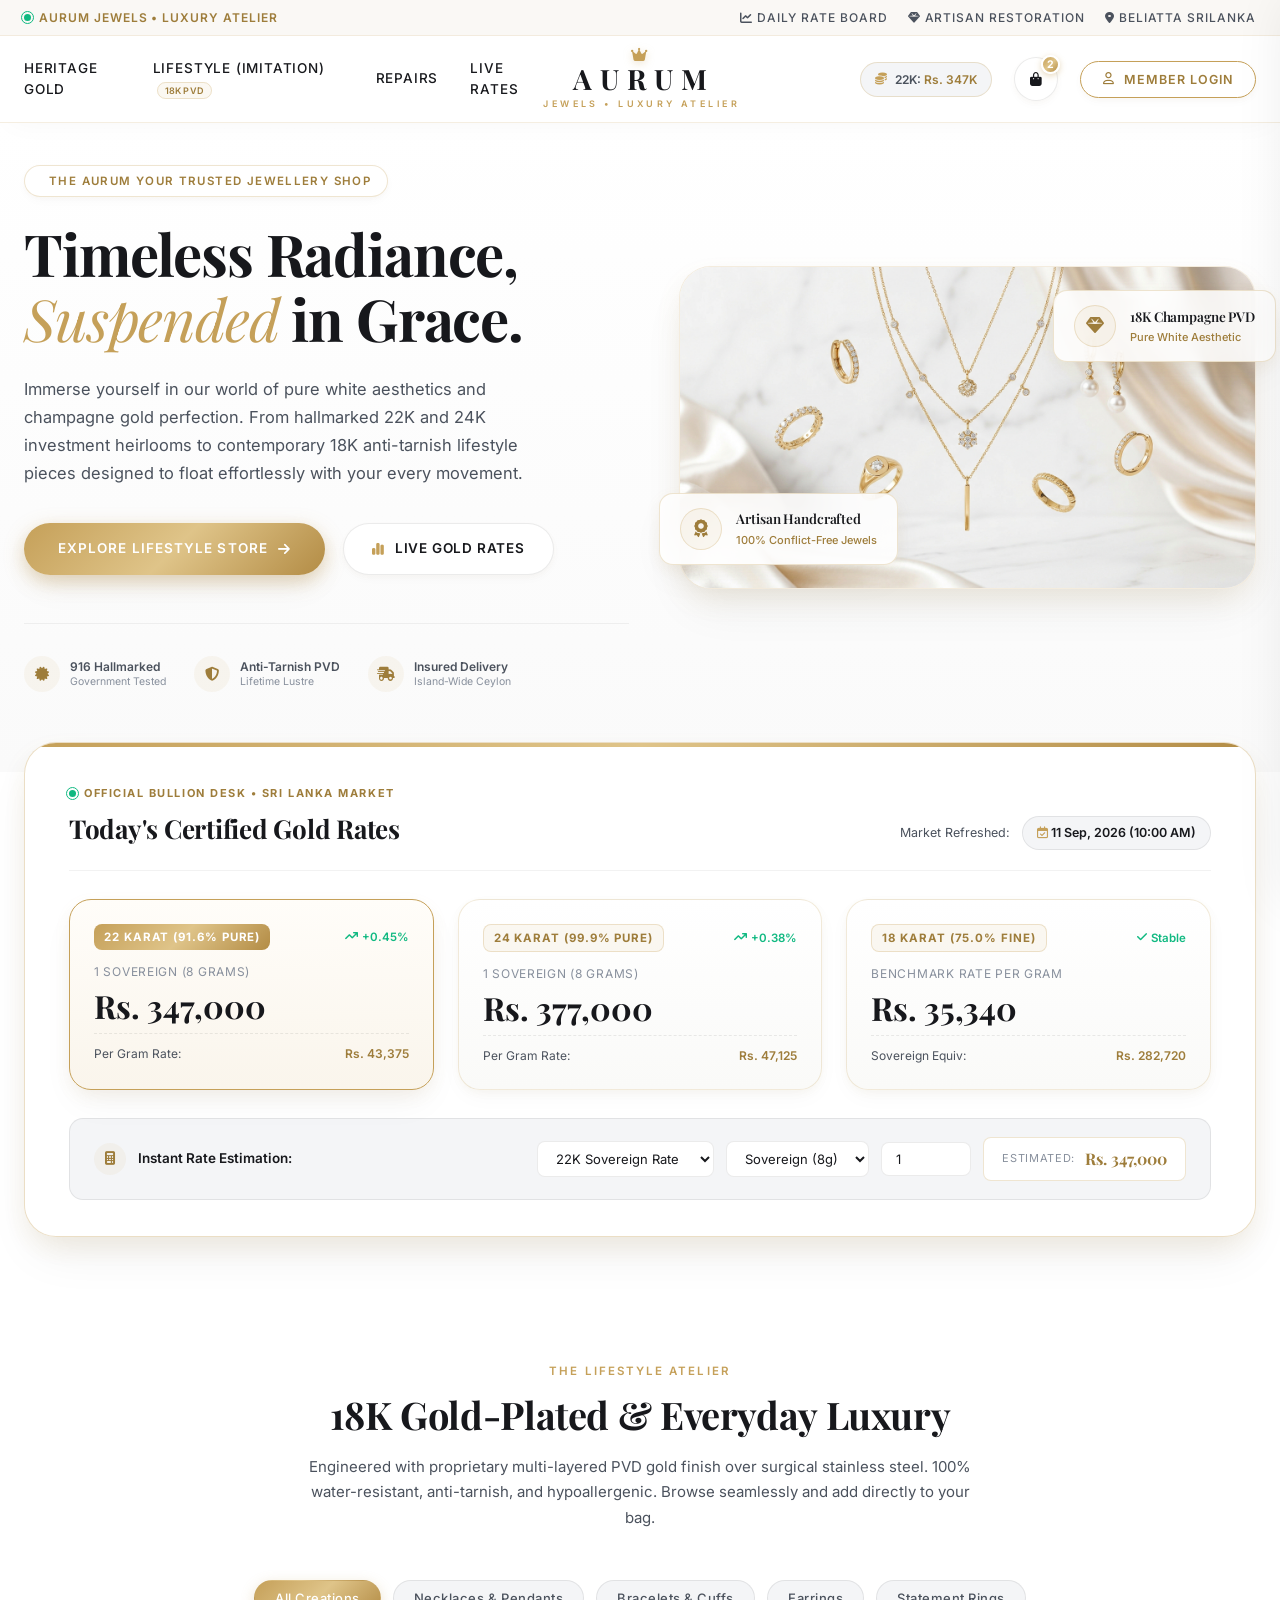
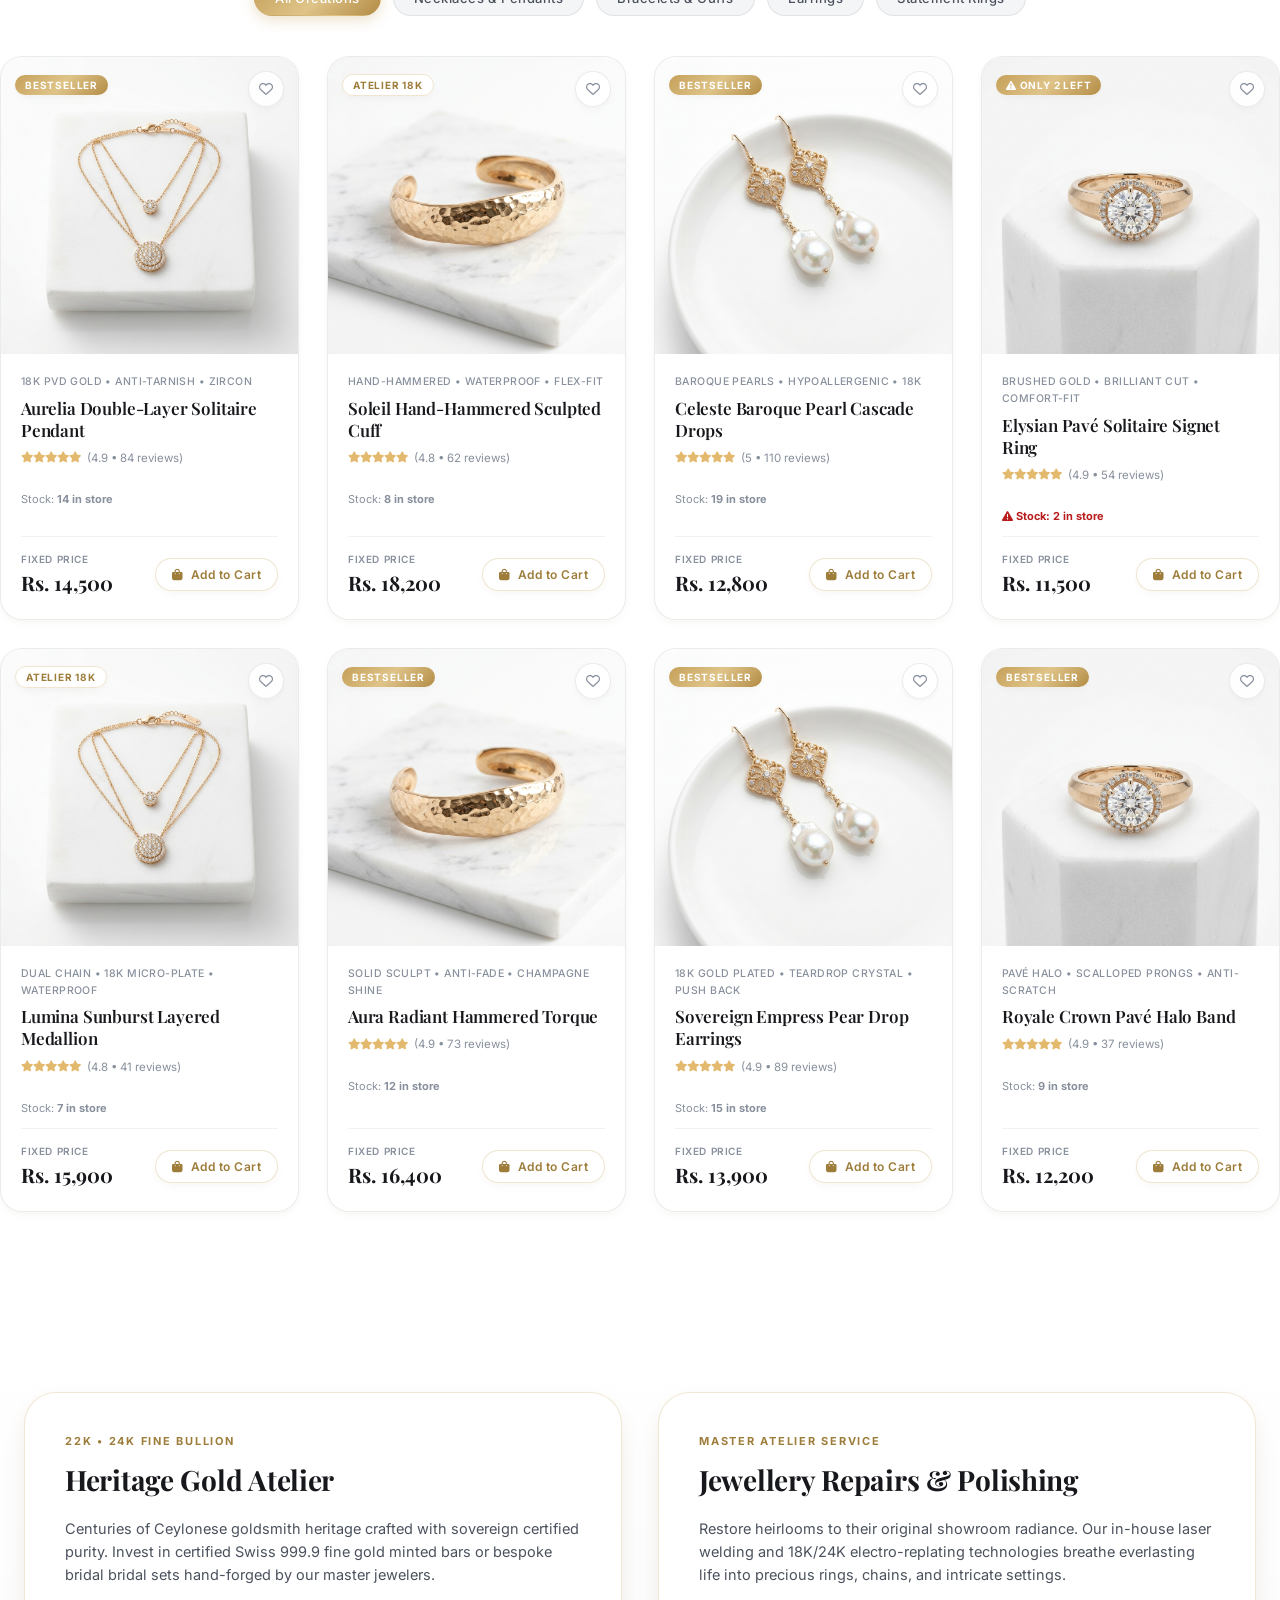
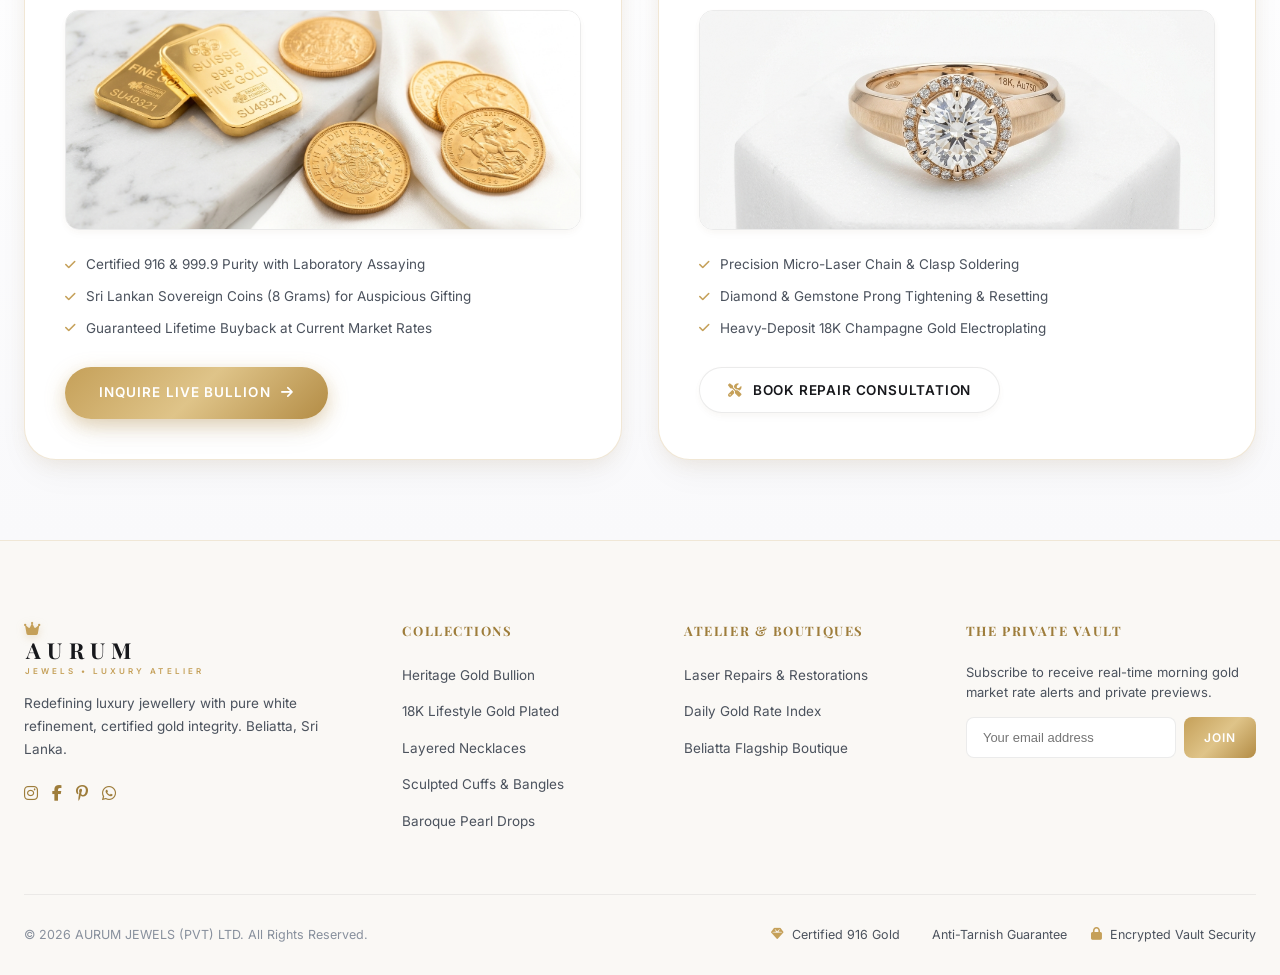
==== commit 1d5b53d3: "feat: Enhance inventory management and reporting features - Implemented filtering of stored gold ite" ====
--- a/index.html
+++ b/index.html
@@ -1299,6 +1299,10 @@
                   <label>Insured Destination</label>
                   <span id="receiptAddress">No. 42, Queen's Road, Colombo</span>
                 </div>
+                <div class="receipt-meta-item" style="grid-column: 1 / -1; display: flex; align-items: center; justify-content: space-between; background: #FEF3C7; padding: 9px 14px; border-radius: 6px; border: 1px solid #FDE68A; margin-top: 4px;">
+                  <span style="font-size: 11.5px; font-weight: 700; color: #92400E; text-transform: uppercase;"><i class="fa-solid fa-clock-rotate-left"></i> Verification Status</span>
+                  <span id="receiptOrderStatus" style="font-size: 11.5px; font-weight: 800; color: #B45309; text-transform: uppercase;">● Pending Staff Approval</span>
+                </div>
               </div>
 
               <table class="receipt-items-table" id="receiptItemsTable">
@@ -1424,6 +1428,49 @@
             <i class="fa-solid fa-truck-fast text-gold"></i>
             <span>Islandwide insured secure courier delivery within 24–48 hours. Cash on Delivery and Online Card payment supported.</span>
           </div>
+
+          <!-- Verified Patron Reviews Section -->
+          <div class="detail-reviews-container" style="margin-top: 24px; padding-top: 20px; border-top: 1px solid rgba(197,160,89,0.25);">
+            <div style="display:flex; justify-content:space-between; align-items:center; margin-bottom:12px;">
+              <h4 style="font-family:'Playfair Display', serif; font-size:16px; font-weight:700; color:var(--text-main); margin:0; display:flex; align-items:center; gap:8px;">
+                <i class="fa-solid fa-feather-pointed" style="color:var(--gold-primary);"></i> <span>Patron Reviews</span>
+              </h4>
+              <span id="patronReviewEligibilityBadge" style="font-size:11px; font-weight:700; padding:2px 8px; border-radius:12px; background:#FAF9F6; border:1px solid rgba(197,160,89,0.3); color:var(--gold-deep);"></span>
+            </div>
+
+            <!-- Review Submission Form (Visible only if customer purchased the item) -->
+            <div id="patronReviewFormBox" style="display:none; background:#FAF9F6; border:1.5px solid rgba(197,160,89,0.4); border-radius:12px; padding:16px; margin-bottom:16px;">
+              <div style="font-size:12px; font-weight:700; color:var(--gold-deep); text-transform:uppercase; margin-bottom:8px; display:flex; align-items:center; gap:6px;">
+                <i class="fa-solid fa-crown" style="color:var(--gold-primary);"></i> <span>Leave a Verified Patron Review</span>
+              </div>
+              <div style="margin-bottom:10px;">
+                <label style="display:block; font-size:11px; font-weight:600; color:var(--text-muted); margin-bottom:4px;">Rating</label>
+                <div id="reviewRatingStarPicker" style="display:flex; gap:6px; font-size:18px; color:#D4AF37; cursor:pointer;">
+                  <i class="fa-solid fa-star star-pick" data-val="1"></i>
+                  <i class="fa-solid fa-star star-pick" data-val="2"></i>
+                  <i class="fa-solid fa-star star-pick" data-val="3"></i>
+                  <i class="fa-solid fa-star star-pick" data-val="4"></i>
+                  <i class="fa-solid fa-star star-pick" data-val="5"></i>
+                </div>
+              </div>
+              <div style="margin-bottom:12px;">
+                <label style="display:block; font-size:11px; font-weight:600; color:var(--text-muted); margin-bottom:4px;">Artisan Experience Feedback</label>
+                <textarea id="reviewCommentText" rows="2" class="global-search-input" style="width:100%; border-radius:8px; padding:8px 12px; font-size:12px; background:#FFF; resize:vertical; border:1px solid rgba(197,160,89,0.3);" placeholder="Share your experience regarding the craftsmanship, luster, and feel..."></textarea>
+              </div>
+              <button type="button" id="btnSubmitPatronReview" class="btn-primary-gold" style="width:100%; justify-content:center; padding:10px; font-size:12px;">
+                <i class="fa-solid fa-check"></i> <span>Publish Verified Review</span>
+              </button>
+            </div>
+
+            <!-- Ineligibility Notice -->
+            <div id="patronReviewNoticeBox" style="display:none; font-size:11.5px; color:var(--text-muted); background:#F9FAFB; border:1px dashed #D1D5DB; border-radius:8px; padding:10px 14px; margin-bottom:14px; align-items:center; gap:8px;">
+              <i class="fa-solid fa-shield-halved" style="color:var(--gold-primary);"></i>
+              <span id="patronReviewNoticeText">Reviews are exclusively reserved for patrons who have purchased this piece.</span>
+            </div>
+
+            <!-- Reviews Stream -->
+            <div id="patronReviewsList" style="display:flex; flex-direction:column; gap:10px; max-height:220px; overflow-y:auto; padding-right:4px;"></div>
+          </div>
         </div>
       </div>
     </div>
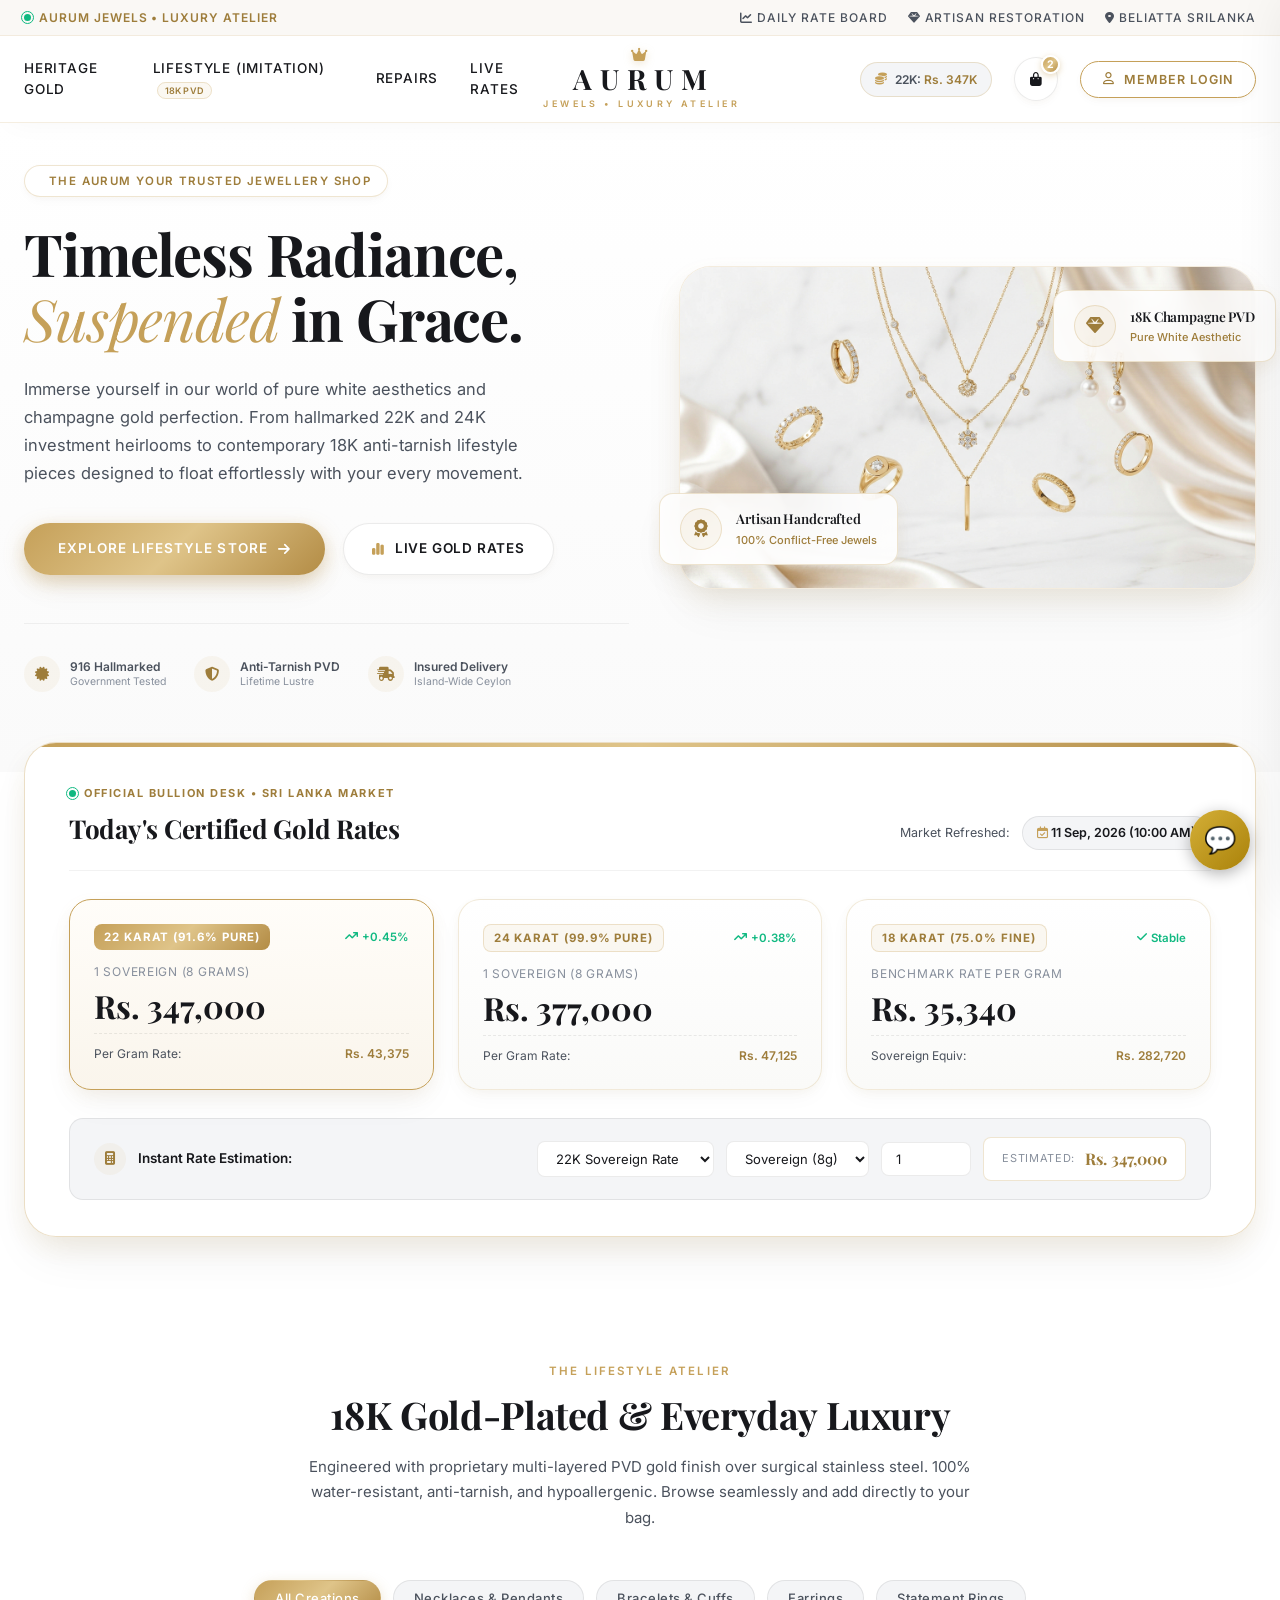
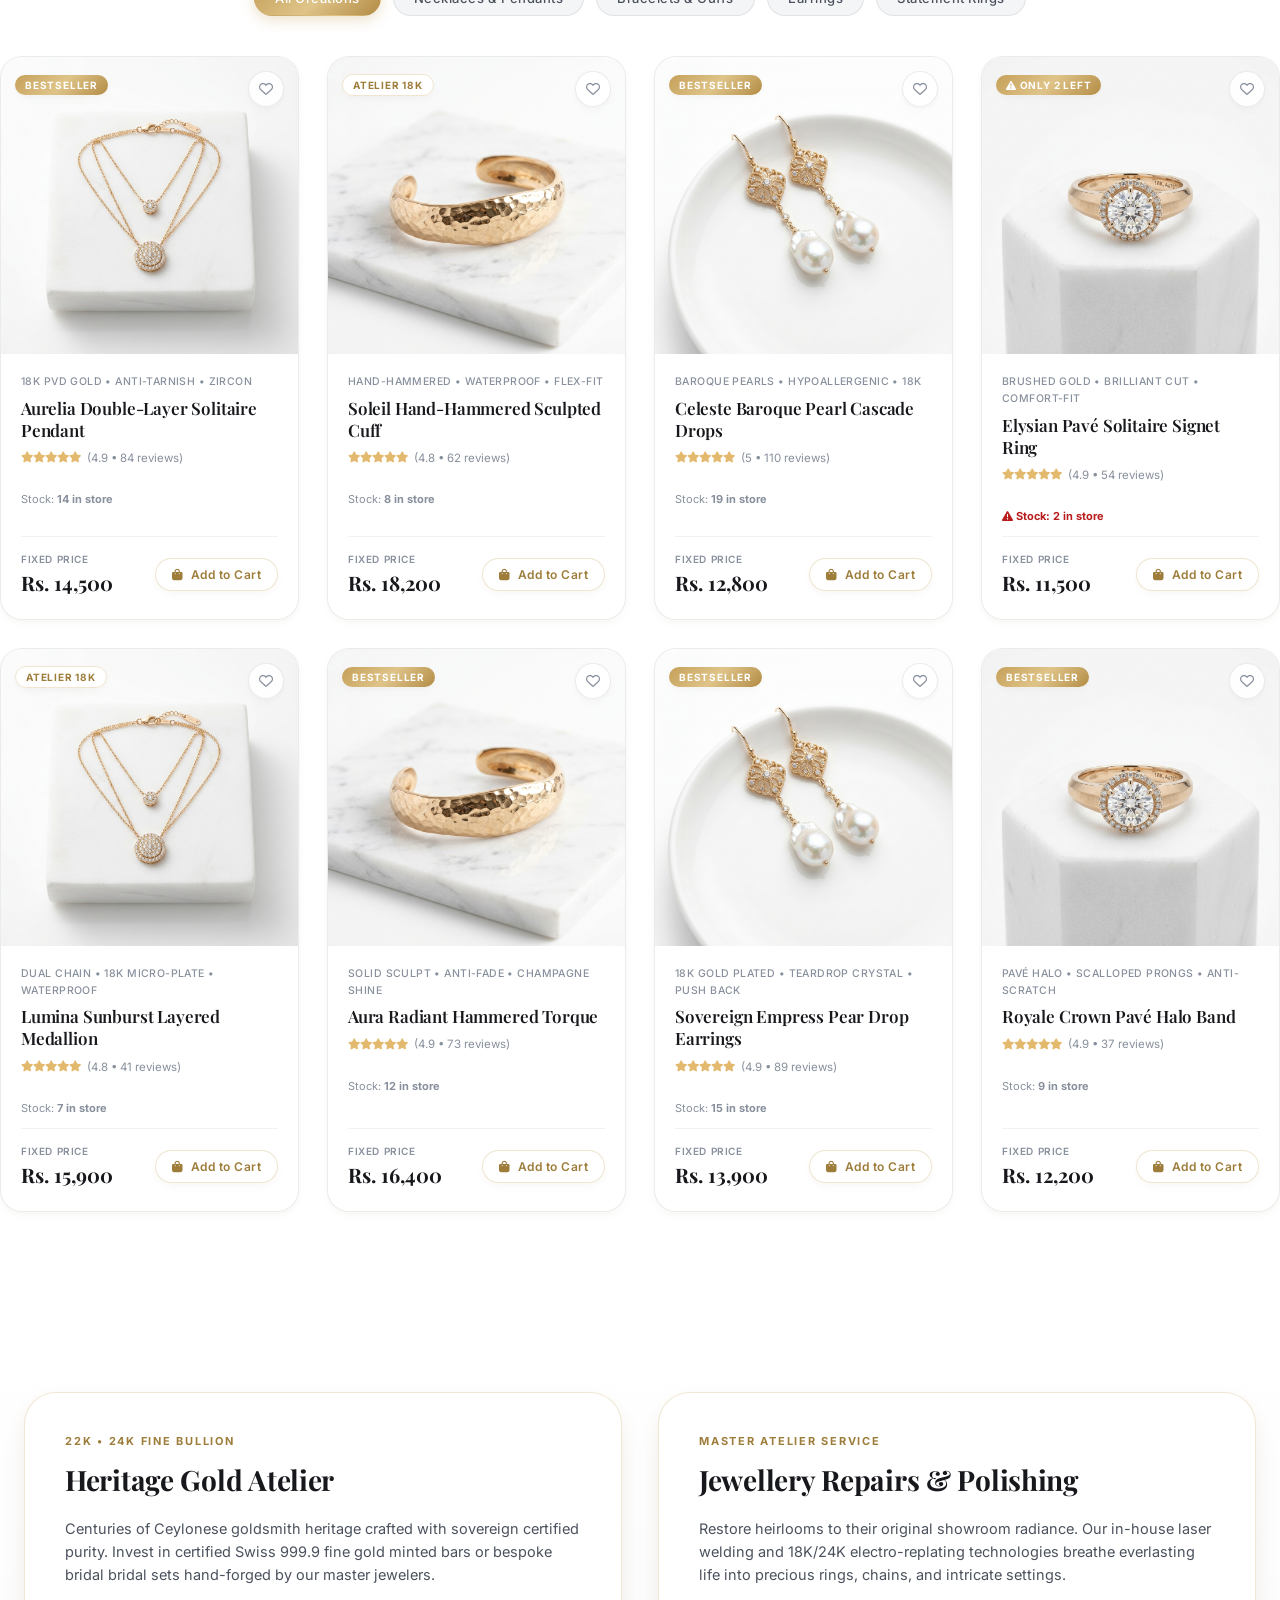
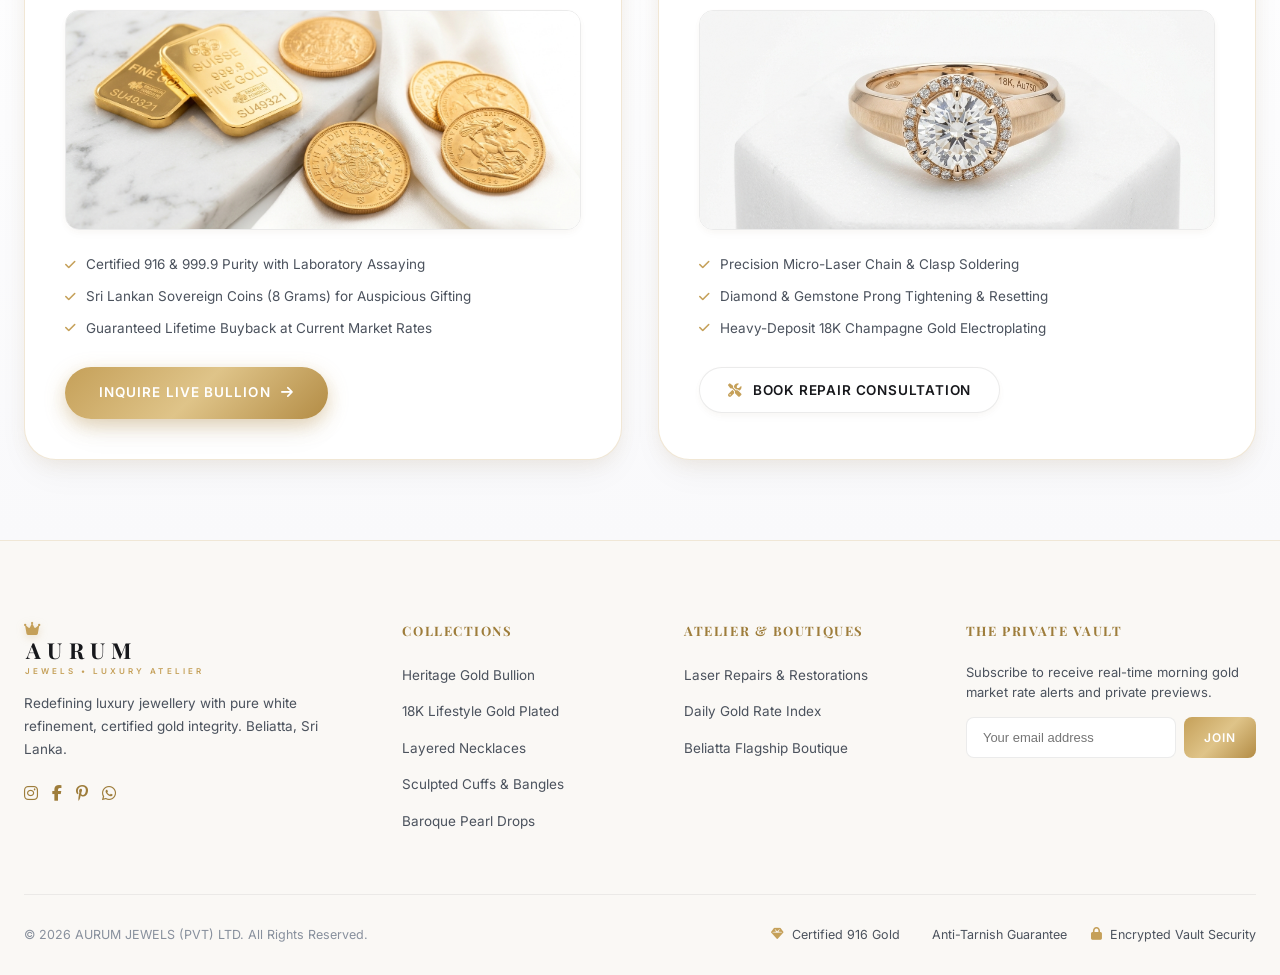
==== commit ea9249ba: "feat: Add Dedicated Artisan Repairs & Restoration Audit Report - Introduced a new section in reports" ====
--- a/index.html
+++ b/index.html
@@ -861,10 +861,12 @@
   </aside>
 
   <!-- 10. LUXURY MULTI-STEP CHECKOUT MODAL -->
-  <div id="checkoutModalOverlay" class="checkout-modal-overlay" role="dialog" aria-modal="true" aria-labelledby="checkoutModalTitle">
+  <div id="checkoutModalOverlay" class="checkout-modal-overlay" role="dialog" aria-modal="true"
+    aria-labelledby="checkoutModalTitle">
     <div class="checkout-modal-container">
       <!-- Modal Close Button -->
-      <button id="checkoutModalCloseBtn" class="checkout-modal-close" onclick="closeCheckoutModal()" aria-label="Close Checkout">
+      <button id="checkoutModalCloseBtn" class="checkout-modal-close" onclick="closeCheckoutModal()"
+        aria-label="Close Checkout">
         <i class="fa-solid fa-xmark"></i>
       </button>
 
@@ -877,7 +879,7 @@
 
         <div class="checkout-stepper">
           <div class="checkout-stepper-progress" id="checkoutStepperProgress"></div>
-          
+
           <div class="checkout-step-node active" id="stepNode1">
             <div class="step-circle" id="stepCircle1">1</div>
             <span class="step-label">Account</span>
@@ -902,12 +904,13 @@
 
       <!-- Modal Body (Steps 1 - 5) -->
       <div class="checkout-modal-body">
-        
+
         <!-- STEP 1: MANDATORY PATRON ACCOUNT -->
         <div class="checkout-step-pane active" id="checkoutPane1">
           <div class="step-pane-header">
             <h3>VIP Patron Authentication</h3>
-            <p>To reserve bullion heirlooms and ensure white-glove insured transit, an authenticated AURUM account is mandatory.</p>
+            <p>To reserve bullion heirlooms and ensure white-glove insured transit, an authenticated AURUM account is
+              mandatory.</p>
           </div>
 
           <!-- Authenticated View (if already signed in) -->
@@ -930,7 +933,8 @@
               </button>
             </div>
             <p style="font-size: 13px; color: var(--text-secondary); margin-bottom: 20px;">
-              <i class="fa-solid fa-shield-halved text-gold"></i> Your order and insured tracking will be securely linked to your personal vault account.
+              <i class="fa-solid fa-shield-halved text-gold"></i> Your order and insured tracking will be securely
+              linked to your personal vault account.
             </p>
           </div>
 
@@ -938,16 +942,19 @@
           <div id="checkoutAuthRequired">
             <div class="auth-mandatory-notice">
               <i class="fa-solid fa-lock"></i>
-              <span><strong>Sign In or Register Required:</strong> Please authenticate your patron account before providing delivery details and finalizing your order.</span>
+              <span><strong>Sign In or Register Required:</strong> Please authenticate your patron account before
+                providing delivery details and finalizing your order.</span>
             </div>
 
             <!-- Segmented Tabs for Checkout Auth -->
             <div class="modal-tabs-bar" style="margin-bottom: 20px;">
-              <button type="button" class="modal-tab-btn active" id="checkoutTabLoginBtn" onclick="setCheckoutAuthTab('login')">
+              <button type="button" class="modal-tab-btn active" id="checkoutTabLoginBtn"
+                onclick="setCheckoutAuthTab('login')">
                 <i class="fa-solid fa-key"></i>
                 <span>Sign In</span>
               </button>
-              <button type="button" class="modal-tab-btn" id="checkoutTabRegisterBtn" onclick="setCheckoutAuthTab('register')">
+              <button type="button" class="modal-tab-btn" id="checkoutTabRegisterBtn"
+                onclick="setCheckoutAuthTab('register')">
                 <i class="fa-solid fa-user-plus"></i>
                 <span>Create VIP Account</span>
               </button>
@@ -960,7 +967,8 @@
                   <label class="form-label" for="checkoutLoginUser">Email or Username</label>
                   <div class="form-input-wrap">
                     <i class="fa-regular fa-user"></i>
-                    <input type="text" id="checkoutLoginUser" class="form-input" placeholder="vip.member@aurumjewels.lk or username" required>
+                    <input type="text" id="checkoutLoginUser" class="form-input"
+                      placeholder="vip.member@aurumjewels.lk or username" required>
                   </div>
                 </div>
 
@@ -977,7 +985,9 @@
                     <input type="checkbox" checked id="checkoutRemember">
                     <span>Keep signed in for this session</span>
                   </label>
-                  <a href="#" class="forgot-link" onclick="event.preventDefault(); showToast('Password reset link sent to registered email');">Forgot Password?</a>
+                  <a href="#" class="forgot-link"
+                    onclick="event.preventDefault(); showToast('Password reset link sent to registered email');">Forgot
+                    Password?</a>
                 </div>
 
                 <button type="submit" id="btnCheckoutLoginSubmit" class="btn-modal-submit" style="margin-bottom: 8px;">
@@ -994,7 +1004,8 @@
                   <label class="form-label" for="checkoutRegName">Full Name</label>
                   <div class="form-input-wrap">
                     <i class="fa-regular fa-id-card"></i>
-                    <input type="text" id="checkoutRegName" class="form-input" placeholder="e.g. Lady Vivienne De Silva" required>
+                    <input type="text" id="checkoutRegName" class="form-input" placeholder="e.g. Lady Vivienne De Silva"
+                      required>
                   </div>
                 </div>
 
@@ -1003,7 +1014,8 @@
                     <label class="form-label" for="checkoutRegEmail">Email Address</label>
                     <div class="form-input-wrap">
                       <i class="fa-regular fa-envelope"></i>
-                      <input type="email" id="checkoutRegEmail" class="form-input" placeholder="vivienne@luxury.com" required>
+                      <input type="email" id="checkoutRegEmail" class="form-input" placeholder="vivienne@luxury.com"
+                        required>
                     </div>
                   </div>
 
@@ -1020,7 +1032,8 @@
                   <label class="form-label" for="checkoutRegPass">Create Password</label>
                   <div class="form-input-wrap">
                     <i class="fa-solid fa-lock"></i>
-                    <input type="password" id="checkoutRegPass" class="form-input" placeholder="At least 6 characters" required>
+                    <input type="password" id="checkoutRegPass" class="form-input" placeholder="At least 6 characters"
+                      required>
                   </div>
                 </div>
 
@@ -1063,7 +1076,8 @@
               <label class="form-label" for="addrStreet">Street Address & Residence / Suite *</label>
               <div class="form-input-wrap">
                 <i class="fa-solid fa-location-dot"></i>
-                <input type="text" id="addrStreet" class="form-input" placeholder="No. 42, Queen's Road, Apartment 4B" required>
+                <input type="text" id="addrStreet" class="form-input" placeholder="No. 42, Queen's Road, Apartment 4B"
+                  required>
               </div>
             </div>
 
@@ -1102,7 +1116,8 @@
               <label class="form-label" for="addrNotes">Delivery Instructions / Concierge Note (Optional)</label>
               <div class="form-input-wrap">
                 <i class="fa-regular fa-comment-dots"></i>
-                <input type="text" id="addrNotes" class="form-input" placeholder="e.g. Seal with red wax seal / Leave with concierge">
+                <input type="text" id="addrNotes" class="form-input"
+                  placeholder="e.g. Seal with red wax seal / Leave with concierge">
               </div>
             </div>
           </form>
@@ -1145,14 +1160,16 @@
             <i class="fa-solid fa-shield-heart"></i>
             <div>
               <h5>White-Glove Doorstep Settlement</h5>
-              <p>No upfront charge needed. Our insured courier will bring your luxury package in a sealed presentation box. Please inspect seal before payment.</p>
+              <p>No upfront charge needed. Our insured courier will bring your luxury package in a sealed presentation
+                box. Please inspect seal before payment.</p>
             </div>
           </div>
 
           <!-- Card Details Input Box -->
           <div id="cardDetailsBox" class="card-details-box" style="display: none;">
             <div class="card-details-header">
-              <span style="font-size: 12px; font-weight: 700; text-transform: uppercase; color: var(--gold-deep); letter-spacing: 0.05em;">
+              <span
+                style="font-size: 12px; font-weight: 700; text-transform: uppercase; color: var(--gold-deep); letter-spacing: 0.05em;">
                 <i class="fa-solid fa-lock"></i> 256-Bit Encrypted Card Vault
               </span>
               <div class="card-brands-row">
@@ -1270,12 +1287,18 @@
               <i class="fa-solid fa-crown"></i>
             </div>
             <h3>Your Luxury Order is Confirmed!</h3>
-            <p class="success-sub">Thank you for patronizing AURUM. Your heirloom piece has been reserved and sent to our atelier for insured dispatch.</p>
+            <p class="success-sub">Thank you for patronizing AURUM. Your heirloom piece has been reserved and sent to
+              our atelier for insured dispatch.</p>
 
             <div class="luxury-receipt-container" id="printableReceiptArea">
-              <div style="text-align: center; margin-bottom: 16px; padding-bottom: 12px; border-bottom: 1px solid rgba(197, 160, 89, 0.3);">
-                <div style="font-family: 'Playfair Display', serif; font-size: 20px; font-weight: 700; letter-spacing: 0.15em;">AURUM JEWELS</div>
-                <div style="font-size: 11px; color: var(--gold-deep); letter-spacing: 0.1em; text-transform: uppercase;">Official Atelier Order Memorandum</div>
+              <div
+                style="text-align: center; margin-bottom: 16px; padding-bottom: 12px; border-bottom: 1px solid rgba(197, 160, 89, 0.3);">
+                <div
+                  style="font-family: 'Playfair Display', serif; font-size: 20px; font-weight: 700; letter-spacing: 0.15em;">
+                  AURUM JEWELS</div>
+                <div
+                  style="font-size: 11px; color: var(--gold-deep); letter-spacing: 0.1em; text-transform: uppercase;">
+                  Official Atelier Order Memorandum</div>
               </div>
 
               <div class="receipt-meta-grid">
@@ -1299,9 +1322,13 @@
                   <label>Insured Destination</label>
                   <span id="receiptAddress">No. 42, Queen's Road, Colombo</span>
                 </div>
-                <div class="receipt-meta-item" style="grid-column: 1 / -1; display: flex; align-items: center; justify-content: space-between; background: #FEF3C7; padding: 9px 14px; border-radius: 6px; border: 1px solid #FDE68A; margin-top: 4px;">
-                  <span style="font-size: 11.5px; font-weight: 700; color: #92400E; text-transform: uppercase;"><i class="fa-solid fa-clock-rotate-left"></i> Verification Status</span>
-                  <span id="receiptOrderStatus" style="font-size: 11.5px; font-weight: 800; color: #B45309; text-transform: uppercase;">● Pending Staff Approval</span>
+                <div class="receipt-meta-item"
+                  style="grid-column: 1 / -1; display: flex; align-items: center; justify-content: space-between; background: #FEF3C7; padding: 9px 14px; border-radius: 6px; border: 1px solid #FDE68A; margin-top: 4px;">
+                  <span style="font-size: 11.5px; font-weight: 700; color: #92400E; text-transform: uppercase;"><i
+                      class="fa-solid fa-clock-rotate-left"></i> Verification Status</span>
+                  <span id="receiptOrderStatus"
+                    style="font-size: 11.5px; font-weight: 800; color: #B45309; text-transform: uppercase;">● Pending
+                    Staff Approval</span>
                 </div>
               </div>
 
@@ -1359,7 +1386,8 @@
   <!-- ==========================================
        AURUM LUXURY PRODUCT DETAIL MODAL
        ========================================== -->
-  <div class="product-detail-modal-overlay" id="productDetailModalOverlay" role="dialog" aria-modal="true" aria-hidden="true">
+  <div class="product-detail-modal-overlay" id="productDetailModalOverlay" role="dialog" aria-modal="true"
+    aria-hidden="true">
     <div class="product-detail-modal">
       <button type="button" class="detail-modal-close-btn" id="closeDetailModalBtn" aria-label="Close Product View">
         <i class="fa-solid fa-xmark"></i>
@@ -1386,7 +1414,8 @@
 
           <div class="detail-rating-row">
             <div class="stars-gold" id="modalDetailStars">
-              <i class="fa-solid fa-star"></i><i class="fa-solid fa-star"></i><i class="fa-solid fa-star"></i><i class="fa-solid fa-star"></i><i class="fa-solid fa-star"></i>
+              <i class="fa-solid fa-star"></i><i class="fa-solid fa-star"></i><i class="fa-solid fa-star"></i><i
+                class="fa-solid fa-star"></i><i class="fa-solid fa-star"></i>
             </div>
             <span id="modalDetailRatingText">(4.9 &bull; 84 certified patron reviews)</span>
           </div>
@@ -1394,16 +1423,19 @@
           <div class="detail-price-box">
             <span class="detail-price-label">Fixed Atelier Price</span>
             <div class="detail-price-val" id="modalDetailPrice">Rs. 14,500</div>
-            <span class="detail-stock-status" id="modalDetailStock"><i class="fa-solid fa-circle-check"></i> In Stock &amp; Ready to Dispatch</span>
+            <span class="detail-stock-status" id="modalDetailStock"><i class="fa-solid fa-circle-check"></i> In Stock
+              &amp; Ready to Dispatch</span>
           </div>
 
           <div class="detail-specs-block">
             <h4>Craftsmanship &amp; Specifications</h4>
             <ul class="detail-specs-list">
-              <li><strong>Material:</strong> <span id="modalDetailMaterial">18K PVD Gold Multi-Layered Over Stainless Steel</span></li>
+              <li><strong>Material:</strong> <span id="modalDetailMaterial">18K PVD Gold Multi-Layered Over Stainless
+                  Steel</span></li>
               <li><strong>Finish:</strong> <span>Brushed &amp; Mirror Polished Champagne Luster</span></li>
               <li><strong>Packaging:</strong> <span>Velvet AURUM Presentation Box with Certificate</span></li>
-              <li><strong>Warranty:</strong> <span>Lifetime Color Guarantee &amp; 1-Year Craftsmanship Warranty</span></li>
+              <li><strong>Warranty:</strong> <span>Lifetime Color Guarantee &amp; 1-Year Craftsmanship Warranty</span>
+              </li>
             </ul>
           </div>
 
@@ -1412,9 +1444,11 @@
             <div class="quantity-stepper-wrap">
               <span class="qty-label">Quantity:</span>
               <div class="quantity-stepper">
-                <button type="button" class="btn-qty" id="modalQtyMinus" aria-label="Decrease quantity"><i class="fa-solid fa-minus"></i></button>
+                <button type="button" class="btn-qty" id="modalQtyMinus" aria-label="Decrease quantity"><i
+                    class="fa-solid fa-minus"></i></button>
                 <input type="number" id="modalQtyInput" class="qty-input" value="1" min="1" max="99" readonly>
-                <button type="button" class="btn-qty" id="modalQtyPlus" aria-label="Increase quantity"><i class="fa-solid fa-plus"></i></button>
+                <button type="button" class="btn-qty" id="modalQtyPlus" aria-label="Increase quantity"><i
+                    class="fa-solid fa-plus"></i></button>
               </div>
             </div>
 
@@ -1426,26 +1460,36 @@
 
           <div class="detail-dispatch-note">
             <i class="fa-solid fa-truck-fast text-gold"></i>
-            <span>Islandwide insured secure courier delivery within 24–48 hours. Cash on Delivery and Online Card payment supported.</span>
+            <span>Islandwide insured secure courier delivery within 24–48 hours. Cash on Delivery and Online Card
+              payment supported.</span>
           </div>
 
           <!-- Verified Patron Reviews Section -->
-          <div class="detail-reviews-container" style="margin-top: 24px; padding-top: 20px; border-top: 1px solid rgba(197,160,89,0.25);">
+          <div class="detail-reviews-container"
+            style="margin-top: 24px; padding-top: 20px; border-top: 1px solid rgba(197,160,89,0.25);">
             <div style="display:flex; justify-content:space-between; align-items:center; margin-bottom:12px;">
-              <h4 style="font-family:'Playfair Display', serif; font-size:16px; font-weight:700; color:var(--text-main); margin:0; display:flex; align-items:center; gap:8px;">
-                <i class="fa-solid fa-feather-pointed" style="color:var(--gold-primary);"></i> <span>Patron Reviews</span>
+              <h4
+                style="font-family:'Playfair Display', serif; font-size:16px; font-weight:700; color:var(--text-main); margin:0; display:flex; align-items:center; gap:8px;">
+                <i class="fa-solid fa-feather-pointed" style="color:var(--gold-primary);"></i> <span>Patron
+                  Reviews</span>
               </h4>
-              <span id="patronReviewEligibilityBadge" style="font-size:11px; font-weight:700; padding:2px 8px; border-radius:12px; background:#FAF9F6; border:1px solid rgba(197,160,89,0.3); color:var(--gold-deep);"></span>
+              <span id="patronReviewEligibilityBadge"
+                style="font-size:11px; font-weight:700; padding:2px 8px; border-radius:12px; background:#FAF9F6; border:1px solid rgba(197,160,89,0.3); color:var(--gold-deep);"></span>
             </div>
 
             <!-- Review Submission Form (Visible only if customer purchased the item) -->
-            <div id="patronReviewFormBox" style="display:none; background:#FAF9F6; border:1.5px solid rgba(197,160,89,0.4); border-radius:12px; padding:16px; margin-bottom:16px;">
-              <div style="font-size:12px; font-weight:700; color:var(--gold-deep); text-transform:uppercase; margin-bottom:8px; display:flex; align-items:center; gap:6px;">
-                <i class="fa-solid fa-crown" style="color:var(--gold-primary);"></i> <span>Leave a Verified Patron Review</span>
+            <div id="patronReviewFormBox"
+              style="display:none; background:#FAF9F6; border:1.5px solid rgba(197,160,89,0.4); border-radius:12px; padding:16px; margin-bottom:16px;">
+              <div
+                style="font-size:12px; font-weight:700; color:var(--gold-deep); text-transform:uppercase; margin-bottom:8px; display:flex; align-items:center; gap:6px;">
+                <i class="fa-solid fa-crown" style="color:var(--gold-primary);"></i> <span>Leave a Verified Patron
+                  Review</span>
               </div>
               <div style="margin-bottom:10px;">
-                <label style="display:block; font-size:11px; font-weight:600; color:var(--text-muted); margin-bottom:4px;">Rating</label>
-                <div id="reviewRatingStarPicker" style="display:flex; gap:6px; font-size:18px; color:#D4AF37; cursor:pointer;">
+                <label
+                  style="display:block; font-size:11px; font-weight:600; color:var(--text-muted); margin-bottom:4px;">Rating</label>
+                <div id="reviewRatingStarPicker"
+                  style="display:flex; gap:6px; font-size:18px; color:#D4AF37; cursor:pointer;">
                   <i class="fa-solid fa-star star-pick" data-val="1"></i>
                   <i class="fa-solid fa-star star-pick" data-val="2"></i>
                   <i class="fa-solid fa-star star-pick" data-val="3"></i>
@@ -1454,25 +1498,79 @@
                 </div>
               </div>
               <div style="margin-bottom:12px;">
-                <label style="display:block; font-size:11px; font-weight:600; color:var(--text-muted); margin-bottom:4px;">Artisan Experience Feedback</label>
-                <textarea id="reviewCommentText" rows="2" class="global-search-input" style="width:100%; border-radius:8px; padding:8px 12px; font-size:12px; background:#FFF; resize:vertical; border:1px solid rgba(197,160,89,0.3);" placeholder="Share your experience regarding the craftsmanship, luster, and feel..."></textarea>
-              </div>
-              <button type="button" id="btnSubmitPatronReview" class="btn-primary-gold" style="width:100%; justify-content:center; padding:10px; font-size:12px;">
+                <label
+                  style="display:block; font-size:11px; font-weight:600; color:var(--text-muted); margin-bottom:4px;">Artisan
+                  Experience Feedback</label>
+                <textarea id="reviewCommentText" rows="2" class="global-search-input"
+                  style="width:100%; border-radius:8px; padding:8px 12px; font-size:12px; background:#FFF; resize:vertical; border:1px solid rgba(197,160,89,0.3);"
+                  placeholder="Share your experience regarding the craftsmanship, luster, and feel..."></textarea>
+              </div>
+              <button type="button" id="btnSubmitPatronReview" class="btn-primary-gold"
+                style="width:100%; justify-content:center; padding:10px; font-size:12px;">
                 <i class="fa-solid fa-check"></i> <span>Publish Verified Review</span>
               </button>
             </div>
 
             <!-- Ineligibility Notice -->
-            <div id="patronReviewNoticeBox" style="display:none; font-size:11.5px; color:var(--text-muted); background:#F9FAFB; border:1px dashed #D1D5DB; border-radius:8px; padding:10px 14px; margin-bottom:14px; align-items:center; gap:8px;">
+            <div id="patronReviewNoticeBox"
+              style="display:none; font-size:11.5px; color:var(--text-muted); background:#F9FAFB; border:1px dashed #D1D5DB; border-radius:8px; padding:10px 14px; margin-bottom:14px; align-items:center; gap:8px;">
               <i class="fa-solid fa-shield-halved" style="color:var(--gold-primary);"></i>
-              <span id="patronReviewNoticeText">Reviews are exclusively reserved for patrons who have purchased this piece.</span>
+              <span id="patronReviewNoticeText">Reviews are exclusively reserved for patrons who have purchased this
+                piece.</span>
             </div>
 
             <!-- Reviews Stream -->
-            <div id="patronReviewsList" style="display:flex; flex-direction:column; gap:10px; max-height:220px; overflow-y:auto; padding-right:4px;"></div>
-          </div>
-        </div>
-      </div>
+            <div id="patronReviewsList"
+              style="display:flex; flex-direction:column; gap:10px; max-height:220px; overflow-y:auto; padding-right:4px;">
+            </div>
+          </div>
+        </div>
+      </div>
+    </div>
+  </div>
+
+  <!-- Floating Chatbot Widget -->
+  <div id="aurum-chatbot-container"
+    style="position: fixed; bottom: 30px; right: 30px; z-index: 9999; font-family: 'Segoe UI', Tahoma, Geneva, Verdana, sans-serif;">
+
+    <!-- Floating Button -->
+    <button id="chatbot-toggle-btn" onclick="toggleChatWindow()"
+      style="background: linear-gradient(135deg, #d4af37, #aa820a); color: #fff; border: none; border-radius: 50%; width: 60px; height: 60px; font-size: 26px; cursor: pointer; box-shadow: 0 4px 15px rgba(0,0,0,0.3); display: flex; align-items: center; justify-content: center; transition: all 0.3s ease;">
+      💬
+    </button>
+
+    <!-- Chat Window -->
+    <div id="chatbot-window"
+      style="display: none; width: 360px; height: 480px; background: #ffffff; border-radius: 16px; box-shadow: 0 10px 25px rgba(0,0,0,0.25); flex-direction: column; overflow: hidden; border: 1px solid #e0cf9b;">
+
+      <!-- Chat Header -->
+      <div
+        style="background: #1a1a1a; color: #d4af37; padding: 14px 18px; font-weight: bold; display: flex; justify-content: space-between; align-items: center; border-bottom: 2px solid #d4af37;">
+        <div style="display: flex; align-items: center; gap: 8px;">
+          <span>✨</span>
+          <span style="font-size: 16px; letter-spacing: 0.5px;">Aurum Assistant</span>
+        </div>
+        <span onclick="toggleChatWindow()" style="cursor: pointer; font-size: 18px; color: #bbb;">✕</span>
+      </div>
+
+      <!-- Chat Messages Body -->
+      <div id="chatbot-messages"
+        style="flex: 1; padding: 14px; overflow-y: auto; font-size: 13.5px; background: #faf9f6; display: flex; flex-direction: column; gap: 10px;">
+        <div
+          style="align-self: flex-start; background: #f0e6c8; color: #333; padding: 10px 14px; border-radius: 14px 14px 14px 2px; max-width: 80%; line-height: 1.4;">
+          ආයුබෝවන්! Aurum Jewellery වෙත සාදරයෙන් පිළිගනිමු. අද රන් මිල හෝ අපගේ ආභරණ පිළිබඳ ඕනෑම දෙයක් විමසන්න.
+        </div>
+      </div>
+
+      <!-- Input Footer -->
+      <div style="display: flex; border-top: 1px solid #eee; padding: 10px; background: #fff; gap: 8px;">
+        <input type="text" id="chatbot-input" placeholder="ප්‍රශ්නය මෙහි ලියන්න..."
+          style="flex: 1; border: 1px solid #ddd; padding: 10px 12px; border-radius: 8px; outline: none; font-size: 13.5px;"
+          onkeydown="if(event.key==='Enter') sendChatMessage()">
+        <button onclick="sendChatMessage()"
+          style="background: #d4af37; color: white; border: none; padding: 0 16px; border-radius: 8px; cursor: pointer; font-weight: bold; transition: background 0.2s;">යවන්න</button>
+      </div>
+
     </div>
   </div>
 
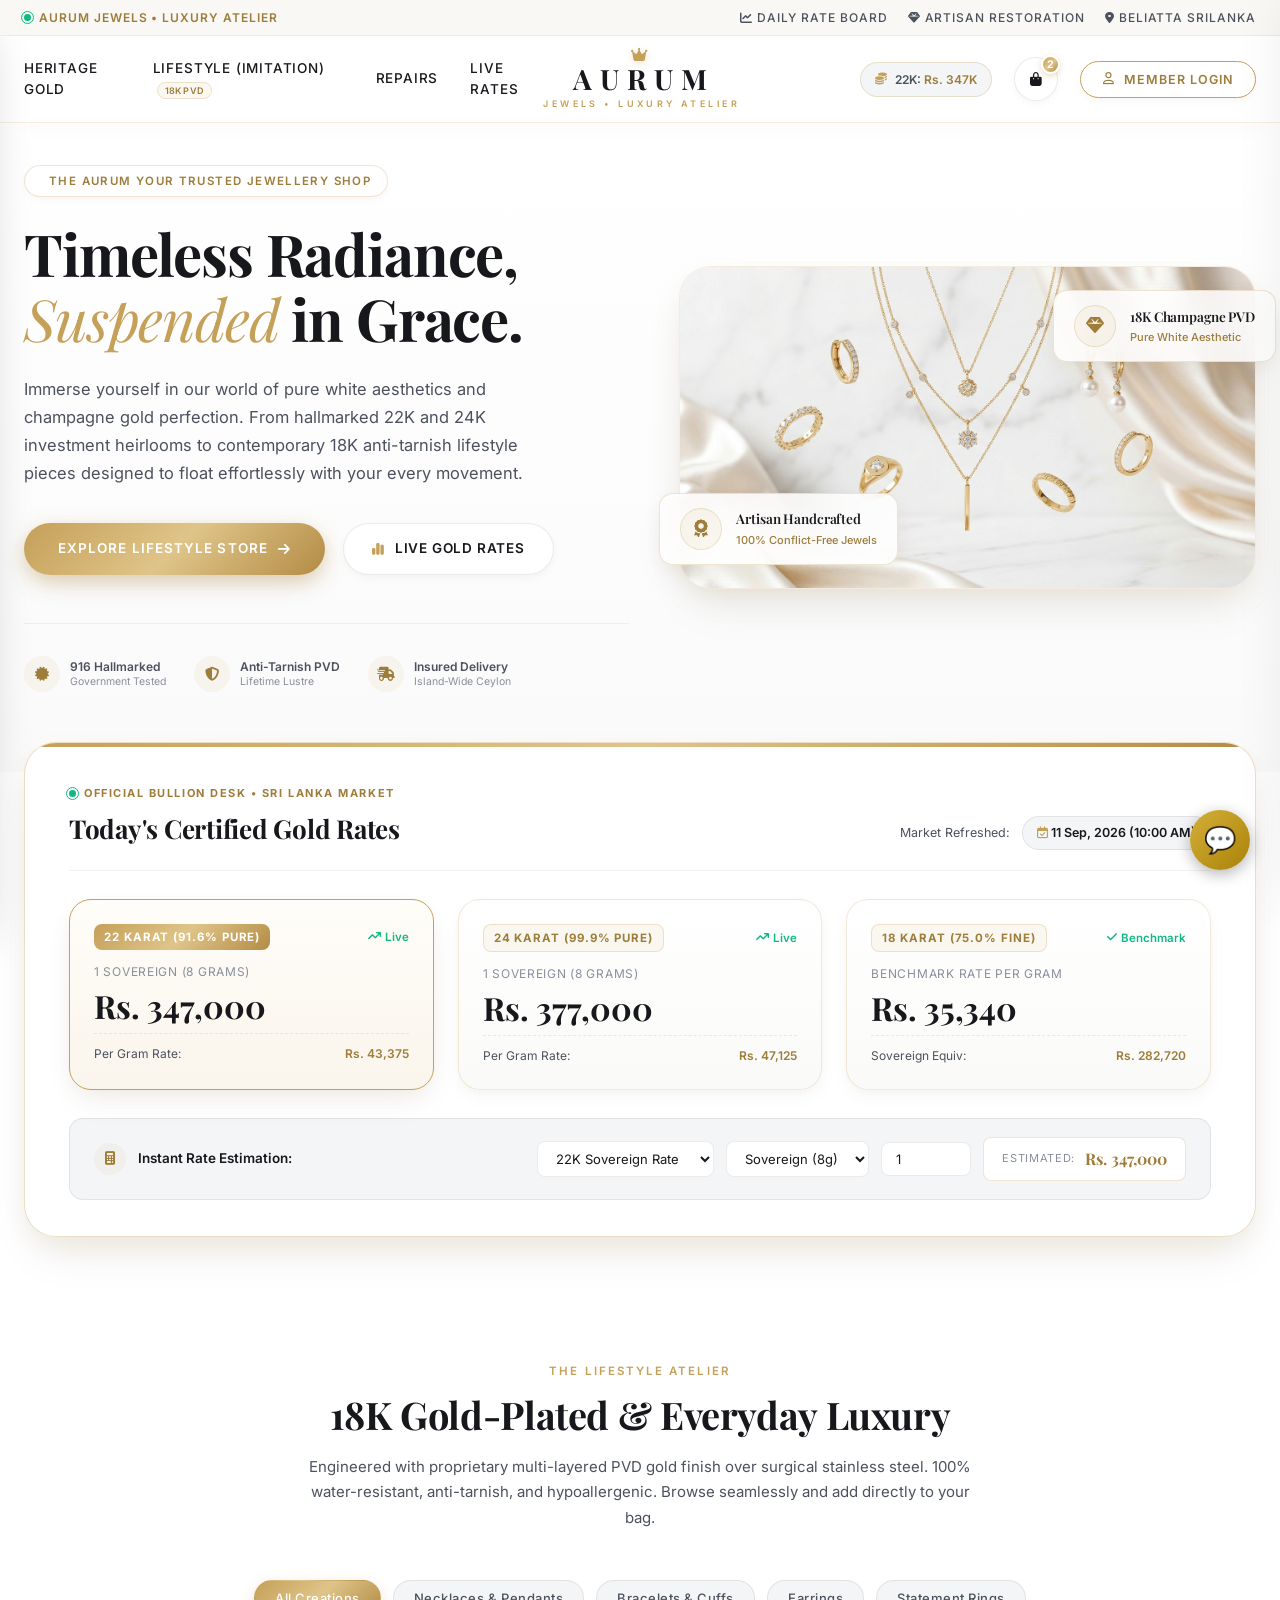
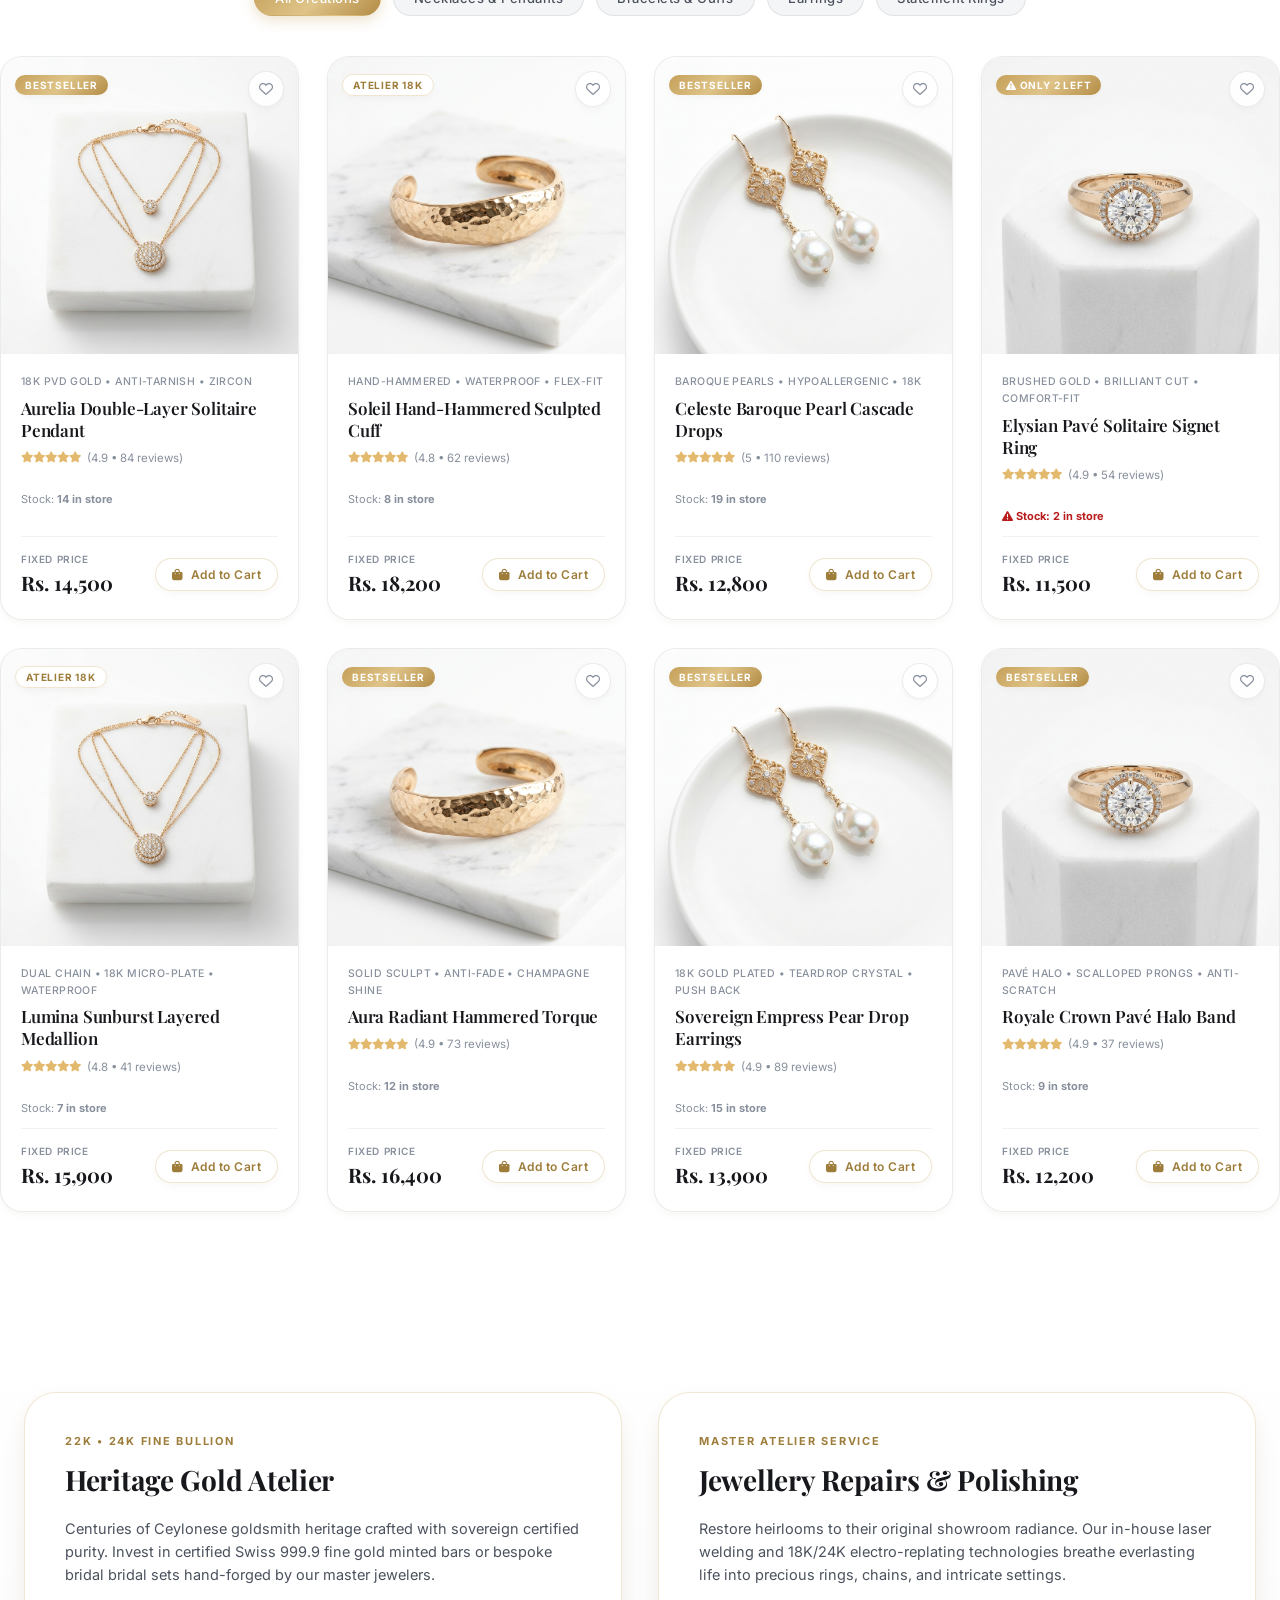
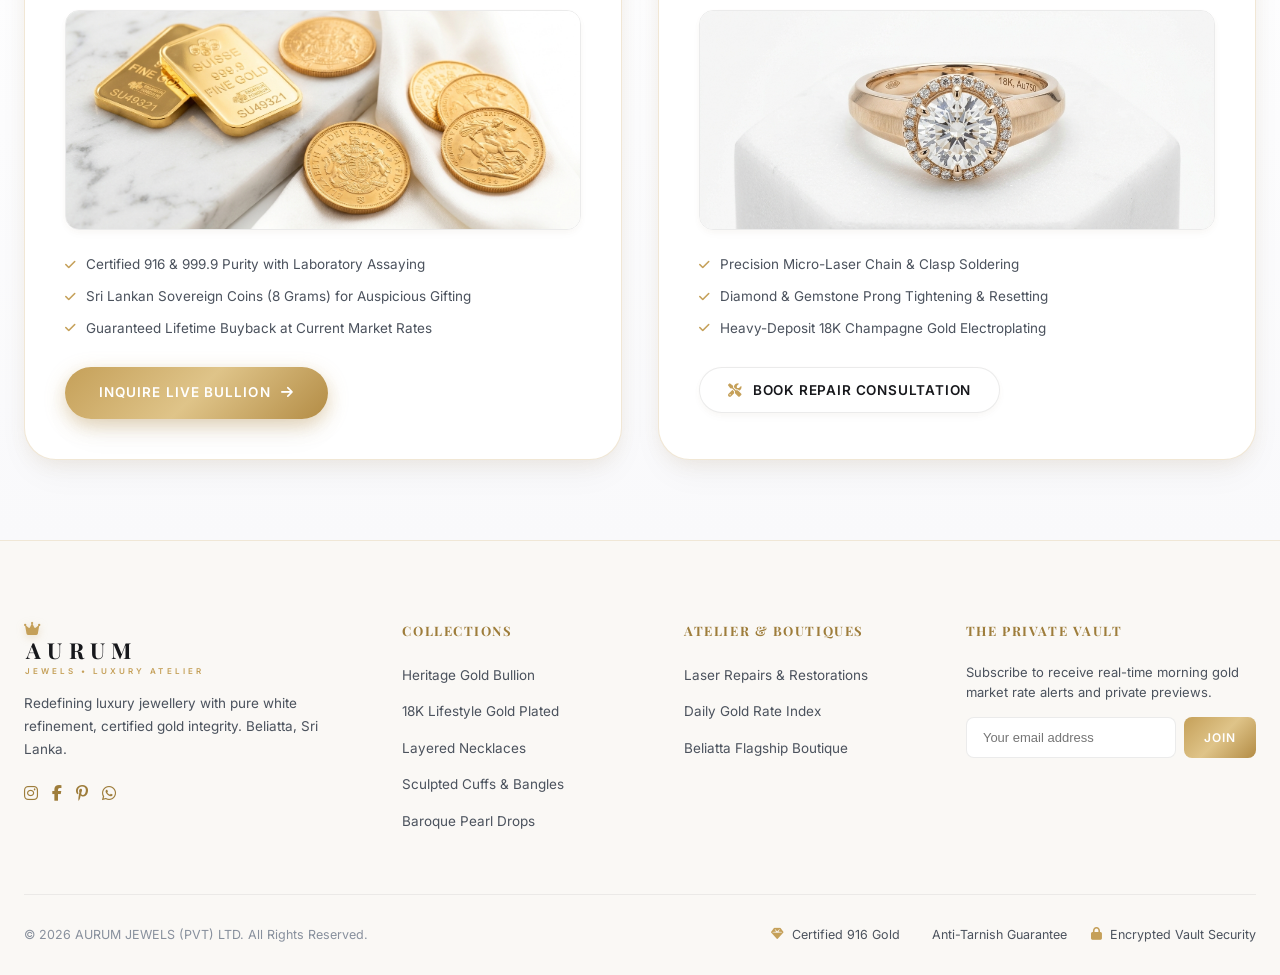
==== commit a0853e95: "Enhance user experience with responsive sidebar and dynamic gold rates synchronization - Implement r" ====
--- a/index.html
+++ b/index.html
@@ -35,6 +35,11 @@
   <!-- 2. MINIMALIST STICKY HEADER -->
   <header class="header-sticky">
     <div class="container header-container">
+      <!-- Mobile Navigation Hamburger Button -->
+      <button class="mobile-nav-toggle" id="mobileNavToggleBtn" aria-label="Toggle Navigation Menu" title="Menu">
+        <i class="fa-solid fa-bars"></i>
+      </button>
+
       <!-- Left Navigation -->
       <nav class="nav-left">
         <a href="#heritage" class="nav-link">Heritage Gold</a>
@@ -57,7 +62,7 @@
       <div class="nav-right">
         <a href="#liveRates" class="gold-rates-pill" title="View Today's Bullion Rates">
           <i class="fa-solid fa-coins text-gold"></i>
-          <span>22K: <span class="rate-bold">Rs. 347K</span></span>
+          <span>22K: <span class="rate-bold" id="headerGoldRate22k">Rs. 347K</span></span>
         </a>
 
         <!-- Cart Trigger (Guest Shopping) -->
@@ -73,6 +78,52 @@
         </button>
       </div>
     </div>
+
+    <!-- Mobile Navigation Drawer / Slide-out Menu -->
+    <div class="mobile-nav-drawer" id="mobileNavDrawer">
+      <div class="mobile-nav-inner">
+        <div class="mobile-nav-header">
+          <div class="brand-logo-wrap" style="align-items: flex-start;">
+            <h2 class="brand-title font-serif" style="font-size: 20px;">AURUM</h2>
+            <div class="brand-subtitle">LUXURY ATELIER</div>
+          </div>
+          <button class="mobile-nav-close" id="mobileNavCloseBtn" aria-label="Close Navigation Menu">
+            <i class="fa-solid fa-xmark"></i>
+          </button>
+        </div>
+
+        <nav class="mobile-nav-links">
+          <a href="#heritage" class="mobile-nav-item">
+            <i class="fa-solid fa-crown"></i>
+            <span>Heritage Gold</span>
+          </a>
+          <a href="#lifestyleStore" class="mobile-nav-item">
+            <i class="fa-solid fa-gem"></i>
+            <span>Lifestyle (18K PVD)</span>
+          </a>
+          <a href="#repairs" class="mobile-nav-item">
+            <i class="fa-solid fa-screwdriver-wrench"></i>
+            <span>Artisan Restoration</span>
+          </a>
+          <a href="#liveRates" class="mobile-nav-item">
+            <i class="fa-solid fa-chart-line"></i>
+            <span>Daily Bullion Rates</span>
+          </a>
+          <a href="#boutiques" class="mobile-nav-item">
+            <i class="fa-solid fa-location-dot"></i>
+            <span>Beliatta SriLanka</span>
+          </a>
+        </nav>
+
+        <div class="mobile-nav-actions">
+          <button class="btn-member-login-mobile" id="mobileDrawerLoginBtn">
+            <i class="fa-regular fa-user"></i>
+            <span>Member Login / Portal</span>
+          </button>
+        </div>
+      </div>
+    </div>
+    <div class="mobile-nav-backdrop" id="mobileNavBackdrop"></div>
   </header>
 
   <main>
@@ -180,13 +231,13 @@
           <div class="rate-box rate-box-highlight">
             <div class="rate-box-tag">
               <span class="karat-badge">22 Karat (91.6% Pure)</span>
-              <span class="trend-indicator"><i class="fa-solid fa-arrow-trend-up"></i> +0.45%</span>
+              <span class="trend-indicator"><i class="fa-solid fa-arrow-trend-up"></i> Live</span>
             </div>
             <div class="rate-denomination">1 Sovereign (8 Grams)</div>
-            <div class="rate-amount">Rs. 347,000</div>
+            <div class="rate-amount" id="liveRate22kSovereign">Rs. 347,000</div>
             <div class="rate-gram-subtext">
               <span>Per Gram Rate:</span>
-              <strong>Rs. 43,375</strong>
+              <strong id="liveRate22kGram">Rs. 43,375</strong>
             </div>
           </div>
 
@@ -194,13 +245,13 @@
           <div class="rate-box">
             <div class="rate-box-tag">
               <span class="karat-badge">24 Karat (99.9% Pure)</span>
-              <span class="trend-indicator"><i class="fa-solid fa-arrow-trend-up"></i> +0.38%</span>
+              <span class="trend-indicator"><i class="fa-solid fa-arrow-trend-up"></i> Live</span>
             </div>
             <div class="rate-denomination">1 Sovereign (8 Grams)</div>
-            <div class="rate-amount">Rs. 377,000</div>
+            <div class="rate-amount" id="liveRate24kSovereign">Rs. 377,000</div>
             <div class="rate-gram-subtext">
               <span>Per Gram Rate:</span>
-              <strong>Rs. 47,125</strong>
+              <strong id="liveRate24kGram">Rs. 47,125</strong>
             </div>
           </div>
 
@@ -208,13 +259,13 @@
           <div class="rate-box">
             <div class="rate-box-tag">
               <span class="karat-badge">18 Karat (75.0% Fine)</span>
-              <span class="trend-indicator"><i class="fa-solid fa-check"></i> Stable</span>
+              <span class="trend-indicator"><i class="fa-solid fa-check"></i> Benchmark</span>
             </div>
             <div class="rate-denomination">Benchmark Rate per Gram</div>
-            <div class="rate-amount">Rs. 35,340</div>
+            <div class="rate-amount" id="liveRate18kGram">Rs. 35,340</div>
             <div class="rate-gram-subtext">
               <span>Sovereign Equiv:</span>
-              <strong>Rs. 282,720</strong>
+              <strong id="liveRate18kSovereign">Rs. 282,720</strong>
             </div>
           </div>
         </div>
--- a/css/landing.css
+++ b/css/landing.css
@@ -2053,7 +2053,160 @@
   color: var(--gold-champagne);
 }
 
-/* --- 13. RESPONSIVE BREAKPOINTS --- */
+/* --- 13. RESPONSIVE NAVIGATION & MULTI-DEVICE BREAKPOINTS --- */
+
+/* Base Mobile Nav Elements (Hidden on Desktop) */
+.mobile-nav-toggle {
+  display: none;
+  align-items: center;
+  justify-content: center;
+  width: 40px;
+  height: 40px;
+  border-radius: var(--radius-full);
+  background: #FFFFFF;
+  border: 1px solid var(--border-subtle);
+  color: var(--text-primary);
+  font-size: 16px;
+  cursor: pointer;
+  transition: var(--transition-smooth);
+  box-shadow: var(--shadow-sm);
+}
+
+.mobile-nav-toggle:hover {
+  border-color: var(--gold-champagne);
+  color: var(--gold-deep);
+}
+
+.mobile-nav-backdrop {
+  position: fixed;
+  inset: 0;
+  background: rgba(10, 10, 15, 0.5);
+  backdrop-filter: blur(4px);
+  -webkit-backdrop-filter: blur(4px);
+  z-index: 1090;
+  opacity: 0;
+  visibility: hidden;
+  transition: opacity 0.3s ease, visibility 0.3s;
+}
+
+.mobile-nav-backdrop.active {
+  opacity: 1;
+  visibility: visible;
+}
+
+.mobile-nav-drawer {
+  position: fixed;
+  top: 0;
+  left: -320px;
+  width: 290px;
+  max-width: 85vw;
+  height: 100vh;
+  background: #FFFFFF;
+  border-right: 1px solid rgba(197, 160, 89, 0.25);
+  box-shadow: 15px 0 45px rgba(0, 0, 0, 0.2);
+  z-index: 1100;
+  display: flex;
+  flex-direction: column;
+  transition: left 0.35s cubic-bezier(0.16, 1, 0.3, 1);
+  overflow-y: auto;
+}
+
+.mobile-nav-drawer.active {
+  left: 0;
+}
+
+.mobile-nav-inner {
+  padding: 24px 20px;
+  display: flex;
+  flex-direction: column;
+  height: 100%;
+}
+
+.mobile-nav-header {
+  display: flex;
+  align-items: center;
+  justify-content: space-between;
+  margin-bottom: 22px;
+  padding-bottom: 14px;
+  border-bottom: 1px solid var(--border-subtle);
+}
+
+.mobile-nav-close {
+  width: 34px;
+  height: 34px;
+  border-radius: var(--radius-full);
+  background: var(--bg-pearl-soft);
+  border: 1px solid var(--border-subtle);
+  color: var(--text-secondary);
+  display: flex;
+  align-items: center;
+  justify-content: center;
+  cursor: pointer;
+  transition: var(--transition-smooth);
+}
+
+.mobile-nav-close:hover {
+  color: var(--gold-deep);
+  border-color: var(--gold-champagne);
+}
+
+.mobile-nav-links {
+  display: flex;
+  flex-direction: column;
+  gap: 6px;
+  flex: 1;
+}
+
+.mobile-nav-item {
+  display: flex;
+  align-items: center;
+  gap: 12px;
+  padding: 12px 14px;
+  border-radius: var(--radius-md);
+  font-size: 13.5px;
+  font-weight: 600;
+  color: var(--text-primary);
+  text-decoration: none;
+  transition: var(--transition-smooth);
+}
+
+.mobile-nav-item i {
+  font-size: 15px;
+  color: var(--gold-deep);
+  width: 20px;
+}
+
+.mobile-nav-item:hover,
+.mobile-nav-item.active {
+  background: var(--gold-soft-bg);
+  color: var(--gold-deep);
+}
+
+.mobile-nav-actions {
+  margin-top: auto;
+  padding-top: 18px;
+  border-top: 1px solid var(--border-subtle);
+}
+
+.btn-member-login-mobile {
+  width: 100%;
+  display: flex;
+  align-items: center;
+  justify-content: center;
+  gap: 10px;
+  padding: 12px;
+  border-radius: var(--radius-full);
+  background: var(--gold-gradient);
+  color: #FFFFFF;
+  border: none;
+  font-size: 13px;
+  font-weight: 700;
+  cursor: pointer;
+  box-shadow: 0 4px 14px rgba(197, 160, 89, 0.25);
+}
+
+/* --- Responsive Breakpoints --- */
+
 @media (max-width: 1200px) {
   .hero-title {
     font-size: 46px;
@@ -2067,9 +2220,23 @@
 }
 
 @media (max-width: 992px) {
+  .header-container {
+    display: flex;
+    justify-content: space-between;
+    align-items: center;
+    height: 74px;
+    padding: 0 20px;
+  }
+  .nav-left {
+    display: none;
+  }
+  .mobile-nav-toggle {
+    display: inline-flex;
+  }
   .hero-grid {
     grid-template-columns: 1fr;
     text-align: center;
+    gap: 36px;
   }
   .hero-subtitle {
     margin-left: auto;
@@ -2094,40 +2261,175 @@
   }
   .products-grid-4col {
     grid-template-columns: repeat(2, 1fr);
+    gap: 20px;
   }
   .dual-grid {
     grid-template-columns: 1fr;
-  }
+    gap: 28px;
+  }
+}
+
+@media (max-width: 768px) {
   .header-container {
-    grid-template-columns: auto 1fr auto;
-  }
-  .nav-left {
+    height: 68px;
+    padding: 0 16px;
+  }
+  .hero-title {
+    font-size: 38px;
+  }
+  .hero-actions {
+    flex-wrap: wrap;
+    gap: 12px;
+  }
+  .rates-calc-strip {
+    flex-direction: column;
+    align-items: stretch;
+    gap: 12px;
+  }
+  .checkout-stepper {
+    max-width: 100%;
+  }
+  .step-label {
     display: none;
   }
+  .payment-methods-grid {
+    grid-template-columns: 1fr;
+  }
+  .checkout-review-grid {
+    grid-template-columns: 1fr;
+  }
+  .receipt-meta-grid {
+    grid-template-columns: 1fr;
+  }
+  .checkout-modal-body {
+    padding: 20px 16px;
+  }
+  .checkout-modal-footer {
+    padding: 14px 16px;
+  }
+  .detail-modal-layout {
+    grid-template-columns: 1fr;
+    gap: 20px;
+    padding: 24px 18px;
+  }
 }
 
 @media (max-width: 640px) {
+  .top-bar-inner {
+    flex-direction: column;
+    gap: 4px;
+    text-align: center;
+    padding: 6px 0;
+  }
+  .top-bar-links {
+    display: flex;
+    justify-content: center;
+    flex-wrap: wrap;
+    gap: 10px;
+    font-size: 10.5px;
+  }
+  .header-container {
+    height: 62px;
+    padding: 0 12px;
+  }
+  .gold-rates-pill {
+    display: none;
+  }
+  .brand-title {
+    font-size: 21px;
+    letter-spacing: 0.16em;
+  }
+  .brand-subtitle {
+    font-size: 7.5px;
+  }
+  .brand-emblem {
+    width: 20px;
+    height: 20px;
+    font-size: 10px;
+  }
+  .btn-member-login span {
+    display: none;
+  }
+  .btn-member-login {
+    padding: 9px;
+    width: 36px;
+    height: 36px;
+    border-radius: 50%;
+    justify-content: center;
+  }
+  .hero-section {
+    padding: 30px 0 40px;
+  }
   .hero-title {
-    font-size: 34px;
+    font-size: 30px;
+    line-height: 1.15;
+  }
+  .hero-subtitle {
+    font-size: 13px;
+    line-height: 1.6;
+  }
+  .hero-actions {
+    flex-direction: column;
+    width: 100%;
+  }
+  .hero-actions .btn-luxury-primary,
+  .hero-actions .btn-luxury-secondary {
+    width: 100%;
+    justify-content: center;
+  }
+  .hero-card-1,
+  .hero-card-2 {
+    display: none;
+  }
+  .hero-image-stage {
+    padding: 10px;
   }
   .products-grid-4col {
     grid-template-columns: 1fr;
+    gap: 16px;
   }
   .live-rates-card {
-    padding: 24px 18px;
+    padding: 20px 16px;
   }
   .rate-amount {
-    font-size: 26px;
-  }
-  .rates-calc-strip {
-    flex-direction: column;
-    align-items: flex-start;
+    font-size: 24px;
   }
   .footer-top-grid {
     grid-template-columns: 1fr;
+    gap: 28px;
   }
   .modal-glass-container {
-    padding: 28px 20px;
+    padding: 24px 16px;
+    width: calc(100vw - 24px);
+    max-width: calc(100vw - 24px);
+  }
+  .cart-drawer {
+    width: 100%;
+    max-width: 100%;
+    right: -100%;
+  }
+  .checkout-modal-container {
+    width: calc(100vw - 20px);
+    max-height: 94vh;
+  }
+}
+
+@media (max-width: 480px) {
+  .hero-title {
+    font-size: 26px;
+  }
+  .brand-title {
+    font-size: 18px;
+  }
+  .brand-subtitle {
+    display: none;
+  }
+  .hero-badge-floating {
+    font-size: 10px;
+    padding: 4px 10px;
+  }
+  .rates-display-card {
+    padding: 16px 12px;
   }
 }
 
